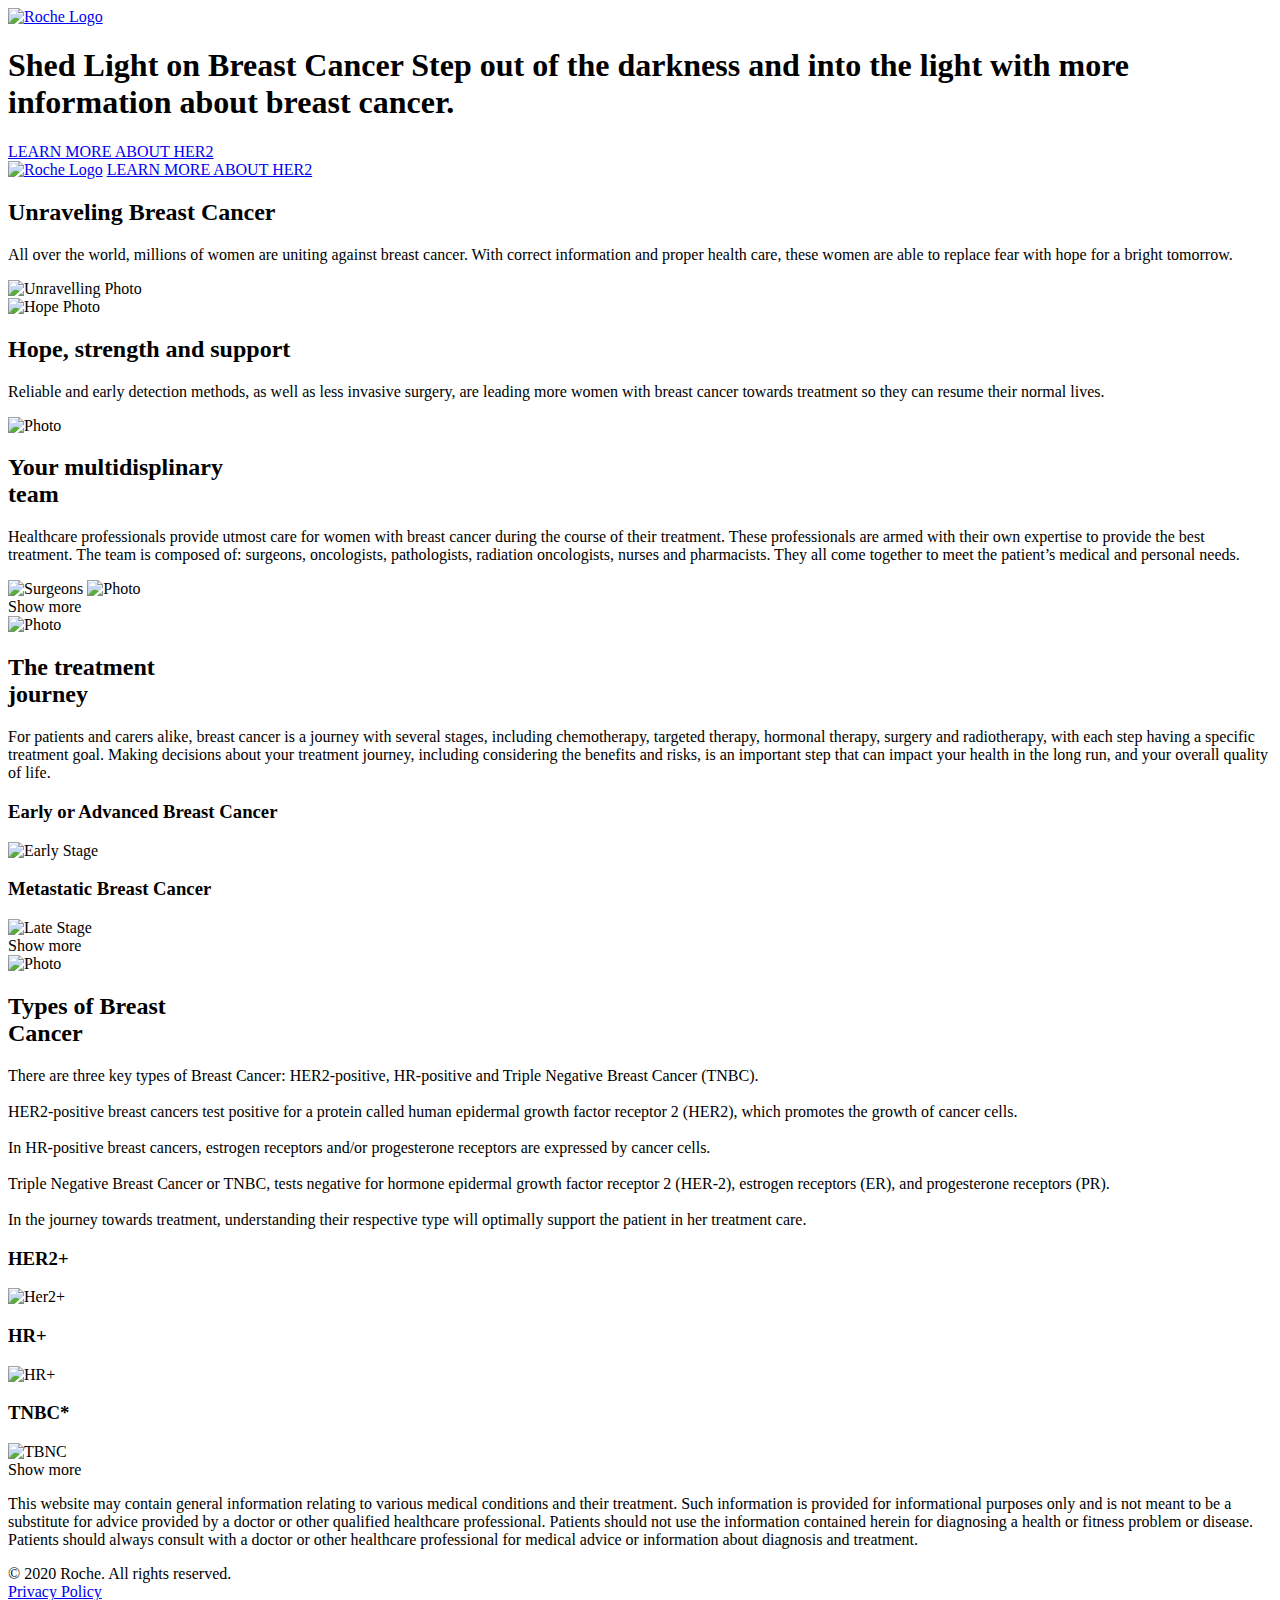
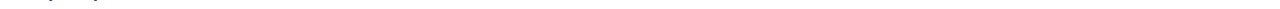
==== index.html @ 310a615d "Add files via upload" ====
<!DOCTYPE html>
<html lang="en" dir="ltr">
<head>
  <meta charset="UTF-8">
  <meta name="viewport" content="width=device-width, initial-scale=1.0">
  <meta http-equiv="X-UA-Compatible" content="ie=edge">
  <meta name="description" content="Step out of the darkness and into a bright, healthy future.">
  <meta name="theme-color" content="#000000">
  <title>Roche</title>
  <link rel="shortcut icon" href="assets//media/icon/Favicon-192x192.png">
  <link rel="manifest" href="manifest.json">
  <link href="https://fonts.googleapis.com/css?family=Raleway:400,400i,500,500i,700,700i&display=swap" rel="stylesheet">
  <link href="https://fonts.googleapis.com/css?family=Merriweather:700&display=swap" rel="stylesheet">

  <!-- Development -->
  <link rel="stylesheet" href="assets/css/development/style.css">

  <!-- Production -->
  <!-- <link rel="stylesheet" href="assets/css/production/style.min.css"> -->

  <link rel="stylesheet" href="assets/css/production/global.css">
</head>
<body>
  <!-- Main Header -->
  <header class="roche-header">
    <div class="logo-box">
      <a href="/roche">
        <img src="assets/media/image/Roche_Logo.svg" alt="Roche Logo">
      </a>
    </div>
    <div class="title-box">
      <h1>
        <span>Shed Light on Breast Cancer</span>
        <span>Step out of the darkness and into the light with more information about breast cancer.</span>
      </h1>
      <a href="her2.html" class="button button-learn-more-her2">LEARN MORE ABOUT HER2</a>
    </div>
  </header>

  <!-- Reaveling Sticky Navigation -->
  <nav class="simple-sticky">
    <a href="/roche"><img src="assets/media/image/Roche_Logo.svg" alt="Roche Logo"></a>
    <a href="her2.html">LEARN MORE ABOUT HER2</a>
  </nav>

  <!-- Main Content -->
  <main id="bc">
    <section class="image-box container">
      <!-- Right Image -->
      <article class="right-image row space-top">
        <div class="col-md-6 column-center">
          <h2>Unraveling Breast Cancer</h2>
          <p>All over the world, millions of women are uniting against breast cancer. 
            With correct information and proper health care, these women are able to replace fear with hope for a bright tomorrow.</p>
        </div>
        <div class="col-md-6">
          <img src="assets/media/image/roche-1200x630.jpg" alt="Unravelling Photo">
        </div>
      </article>

      <!-- Left Iamge -->
      <article class="left-image row space-top">
        <div class="col-md-6">
          <img src="assets/media/image/hope.png" alt="Hope Photo">
        </div>
        <div class="col-md-6 column-center">
          <h2>Hope, strength and support</h2>
          <p>Reliable and early detection methods, as well as less invasive surgery, are leading more women with breast cancer towards treatment so they can resume their normal lives.</p>
        </div>
      </article>
    </section>

    <section class="card-box container">
      <!-- Cards -->
      <div class="row space-top space-bottom">
        <article class="col-md-6 col-lg-4">
          <div class="card">
            <img src="assets/media/image/column1.png" alt="Photo">
            <h2>Your multidisplinary <br>team</h2>
            <p>Healthcare professionals provide utmost care for women with breast cancer 
              during the course of their treatment. These professionals are armed with their own expertise 
              to provide the best treatment. The team is composed of: surgeons, oncologists, pathologists, 
              radiation oncologists, nurses and pharmacists. They all come together to meet the patient’s medical 
              and personal needs.</p>
          </div>
          <div class="card-image space-top">
            <div class="row-center">
              <img id="desktop-surgeons" src="assets/media/image/icons-desktop.png" alt="Surgeons">
              <img id="mobile-surgeons" src="assets/media/image/icons-mobile.png" alt="Photo">
            </div>
          </div>
          <a class="button button-show-more">Show more</a>
        </article>
        <article class="col-md-6 col-lg-4">
          <div class="card">
            <img src="assets/media/image/column2.png" alt="Photo">
            <h2>The treatment <br>journey</h2>
            <p>For patients and carers alike, breast cancer is a journey with several stages, 
              including chemotherapy, targeted therapy, hormonal therapy, surgery and radiotherapy, 
              with each step having a specific treatment goal. Making decisions about your treatment journey, 
              including considering the benefits and risks, is an important step that can impact your health 
              in the long run, and your overall quality of life.</p> 
          </div>   
          <div class="card-image space-top">
            <div>
              <h3 class="space-bottom">Early or Advanced Breast Cancer</h3>
              <img src="assets/media/image/early-stage.png" alt="Early Stage">
              <h3 class="space-bottom heading-2">Metastatic Breast Cancer</h3>
              <img src="assets/media/image/late-stage.png" alt="Late Stage">
            </div>
          </div>
          <a class="button button-show-more">Show more</a>
        </article>
        <article class="col-md-6 col-lg-4">
          <div class="card">
            <img src="assets/media/image/column3.png" alt="Photo">
            <h2>Types of Breast <br>Cancer</h2>
            <p>There are three key types of Breast Cancer: HER2-positive, HR-positive and Triple Negative Breast Cancer (TNBC).
              <br><br>
              HER2-positive breast cancers test positive for a protein called human epidermal growth factor receptor 2 (HER2), which promotes the growth of cancer cells.
              <br><br>
              In HR-positive breast cancers, estrogen receptors and/or progesterone receptors are expressed by cancer cells.
              <br><br>
              Triple Negative Breast Cancer or TNBC, tests negative for hormone epidermal growth factor receptor 2 (HER-2), estrogen receptors (ER), and progesterone receptors (PR).
              <br><br>
              In the journey towards treatment, understanding their respective type will optimally support the patient in her treatment care.
            </p> 
          </div> 
          <div class="card-image space-top last">
            <div>
              <h3>HER2+</h3>
              <img src="assets/media/image/her2+.png" alt="Her2+">
            </div>
            <div>
              <h3>HR+</h3>
              <img src="assets/media/image/hr+.png" alt="HR+">
            </div>
            <div>
              <h3>TNBC*</h3>
              <img src="assets/media/image/tnbc.png" alt="TBNC">
            </div>
          </div>
          <a class="button button-show-more">Show more</a>
        </article>
      </div>
    </section>
  </main>

  <!-- Footer & Disclaimer -->
  <footer class="main-footer footer-roche-disclaimer">
    <div class="disclaimer container">
      <p>This website may contain general information relating to various medical conditions and their treatment. 
        Such information is provided for informational purposes only and is not meant to be a substitute for advice 
        provided by a doctor or other qualified healthcare professional. Patients should not use the information 
        contained herein for diagnosing a health or fitness problem or disease. Patients should always consult with 
        a doctor or other healthcare professional for medical advice or information about diagnosis and treatment.</p>
    </div>
    <div class="copyright footer-roche-copyright">
      <div class="footer-content container">
        <div>&copy; 2020 Roche. All rights reserved.</div>
        <div><a href="privacypolicy.html" class="privacy-link">Privacy Policy</a></div>
      </div>
    </div>
  </footer>
  <script src="assets/js/roche-script.js"></script>
  <script src="pwa.js"></script>
</body>
</html>
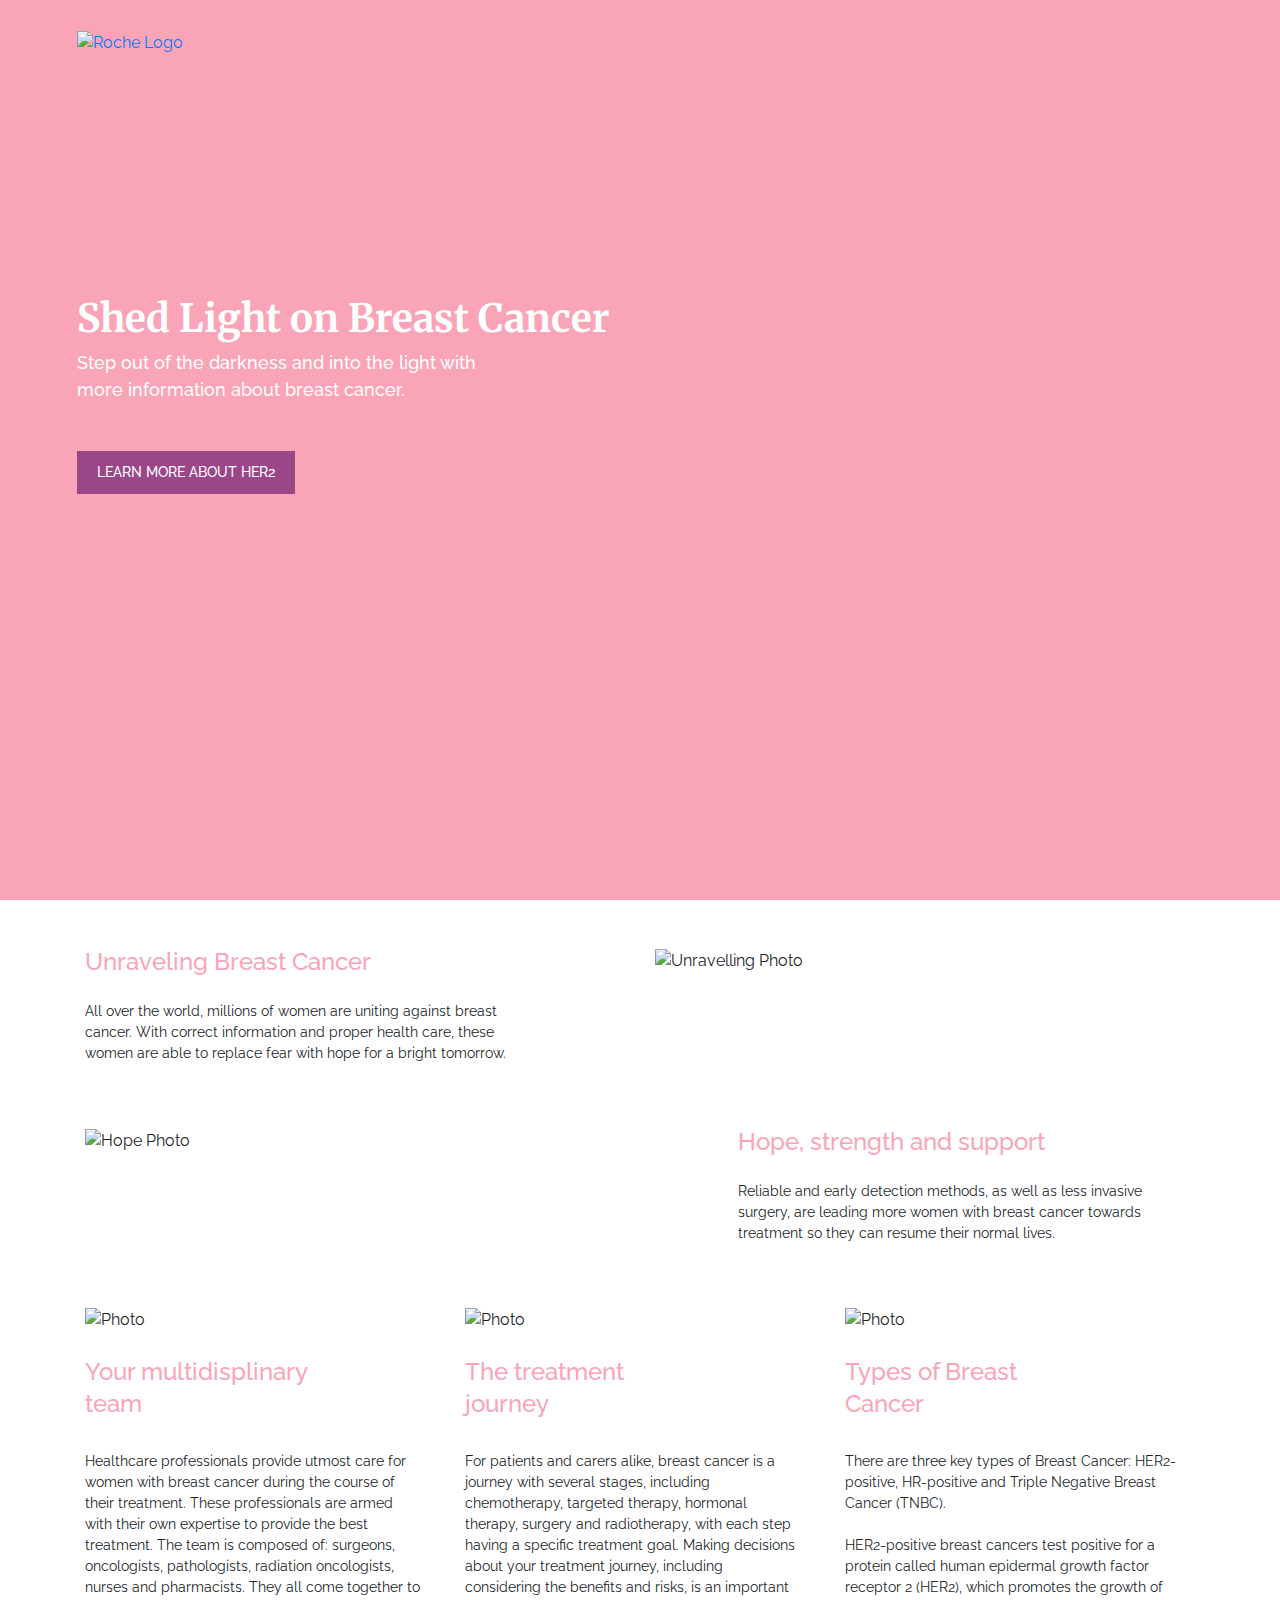
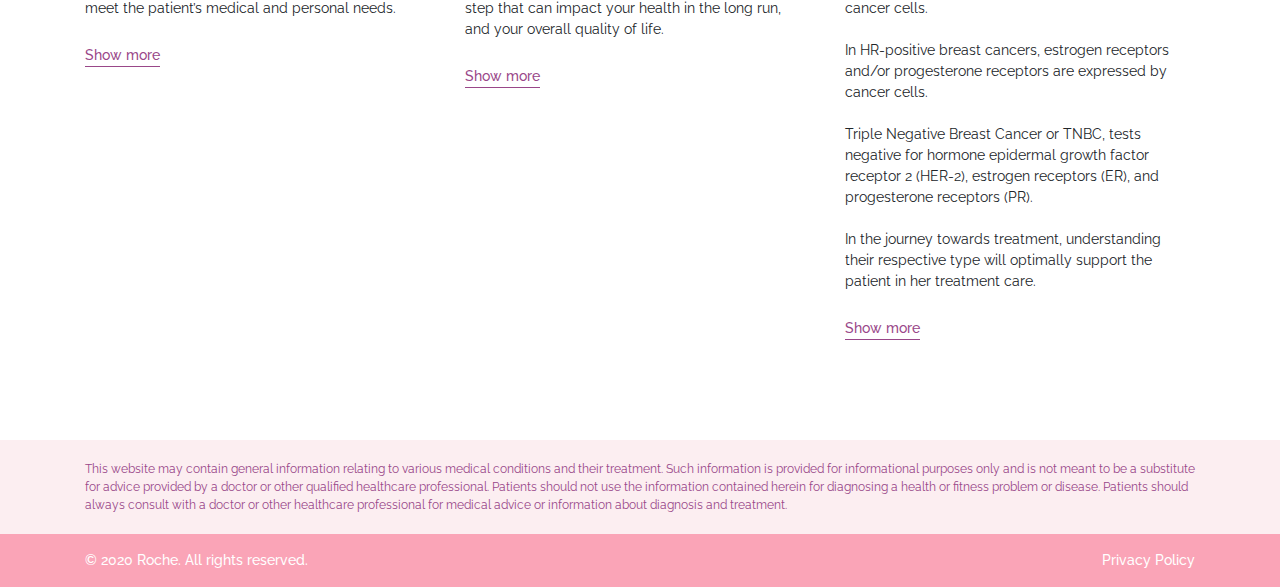
==== commit 5f93ef76: "update broken link" ====
--- a/index.html
+++ b/index.html
@@ -24,7 +24,7 @@
   <!-- Main Header -->
   <header class="roche-header">
     <div class="logo-box">
-      <a href="/roche">
+      <a href="./">
         <img src="assets/media/image/Roche_Logo.svg" alt="Roche Logo">
       </a>
     </div>
--- a/assets/css/development/style.css
+++ b/assets/css/development/style.css
@@ -0,0 +1,4604 @@
+@charset "UTF-8";
+.vjs-modal-dialog .vjs-modal-dialog-content, .video-js .vjs-modal-dialog, .vjs-button > .vjs-icon-placeholder:before, .video-js .vjs-big-play-button .vjs-icon-placeholder:before {
+  position: absolute;
+  top: 0;
+  left: 0;
+  width: 100%;
+  height: 100%;
+}
+
+.vjs-button > .vjs-icon-placeholder:before, .video-js .vjs-big-play-button .vjs-icon-placeholder:before {
+  text-align: center;
+}
+
+@font-face {
+  font-family: VideoJS;
+  src: url([data-uri]) format("woff");
+  font-weight: normal;
+  font-style: normal;
+}
+.vjs-icon-play, .video-js .vjs-play-control .vjs-icon-placeholder, .video-js .vjs-big-play-button .vjs-icon-placeholder:before {
+  font-family: VideoJS;
+  font-weight: normal;
+  font-style: normal;
+}
+
+.vjs-icon-play:before, .video-js .vjs-play-control .vjs-icon-placeholder:before, .video-js .vjs-big-play-button .vjs-icon-placeholder:before {
+  content: "";
+}
+
+.vjs-icon-play-circle {
+  font-family: VideoJS;
+  font-weight: normal;
+  font-style: normal;
+}
+
+.vjs-icon-play-circle:before {
+  content: "";
+}
+
+.vjs-icon-pause, .video-js .vjs-play-control.vjs-playing .vjs-icon-placeholder {
+  font-family: VideoJS;
+  font-weight: normal;
+  font-style: normal;
+}
+
+.vjs-icon-pause:before, .video-js .vjs-play-control.vjs-playing .vjs-icon-placeholder:before {
+  content: "";
+}
+
+.vjs-icon-volume-mute, .video-js .vjs-mute-control.vjs-vol-0 .vjs-icon-placeholder {
+  font-family: VideoJS;
+  font-weight: normal;
+  font-style: normal;
+}
+
+.vjs-icon-volume-mute:before, .video-js .vjs-mute-control.vjs-vol-0 .vjs-icon-placeholder:before {
+  content: "";
+}
+
+.vjs-icon-volume-low, .video-js .vjs-mute-control.vjs-vol-1 .vjs-icon-placeholder {
+  font-family: VideoJS;
+  font-weight: normal;
+  font-style: normal;
+}
+
+.vjs-icon-volume-low:before, .video-js .vjs-mute-control.vjs-vol-1 .vjs-icon-placeholder:before {
+  content: "";
+}
+
+.vjs-icon-volume-mid, .video-js .vjs-mute-control.vjs-vol-2 .vjs-icon-placeholder {
+  font-family: VideoJS;
+  font-weight: normal;
+  font-style: normal;
+}
+
+.vjs-icon-volume-mid:before, .video-js .vjs-mute-control.vjs-vol-2 .vjs-icon-placeholder:before {
+  content: "";
+}
+
+.vjs-icon-volume-high, .video-js .vjs-mute-control .vjs-icon-placeholder {
+  font-family: VideoJS;
+  font-weight: normal;
+  font-style: normal;
+}
+
+.vjs-icon-volume-high:before, .video-js .vjs-mute-control .vjs-icon-placeholder:before {
+  content: "";
+}
+
+.vjs-icon-fullscreen-enter, .video-js .vjs-fullscreen-control .vjs-icon-placeholder {
+  font-family: VideoJS;
+  font-weight: normal;
+  font-style: normal;
+}
+
+.vjs-icon-fullscreen-enter:before, .video-js .vjs-fullscreen-control .vjs-icon-placeholder:before {
+  content: "";
+}
+
+.vjs-icon-fullscreen-exit, .video-js.vjs-fullscreen .vjs-fullscreen-control .vjs-icon-placeholder {
+  font-family: VideoJS;
+  font-weight: normal;
+  font-style: normal;
+}
+
+.vjs-icon-fullscreen-exit:before, .video-js.vjs-fullscreen .vjs-fullscreen-control .vjs-icon-placeholder:before {
+  content: "";
+}
+
+.vjs-icon-square {
+  font-family: VideoJS;
+  font-weight: normal;
+  font-style: normal;
+}
+
+.vjs-icon-square:before {
+  content: "";
+}
+
+.vjs-icon-spinner {
+  font-family: VideoJS;
+  font-weight: normal;
+  font-style: normal;
+}
+
+.vjs-icon-spinner:before {
+  content: "";
+}
+
+.vjs-icon-subtitles, .video-js .vjs-subs-caps-button .vjs-icon-placeholder,
+.video-js.video-js:lang(en-GB) .vjs-subs-caps-button .vjs-icon-placeholder,
+.video-js.video-js:lang(en-IE) .vjs-subs-caps-button .vjs-icon-placeholder,
+.video-js.video-js:lang(en-AU) .vjs-subs-caps-button .vjs-icon-placeholder,
+.video-js.video-js:lang(en-NZ) .vjs-subs-caps-button .vjs-icon-placeholder, .video-js .vjs-subtitles-button .vjs-icon-placeholder {
+  font-family: VideoJS;
+  font-weight: normal;
+  font-style: normal;
+}
+
+.vjs-icon-subtitles:before, .video-js .vjs-subs-caps-button .vjs-icon-placeholder:before,
+.video-js.video-js:lang(en-GB) .vjs-subs-caps-button .vjs-icon-placeholder:before,
+.video-js.video-js:lang(en-IE) .vjs-subs-caps-button .vjs-icon-placeholder:before,
+.video-js.video-js:lang(en-AU) .vjs-subs-caps-button .vjs-icon-placeholder:before,
+.video-js.video-js:lang(en-NZ) .vjs-subs-caps-button .vjs-icon-placeholder:before, .video-js .vjs-subtitles-button .vjs-icon-placeholder:before {
+  content: "";
+}
+
+.vjs-icon-captions, .video-js:lang(en) .vjs-subs-caps-button .vjs-icon-placeholder,
+.video-js:lang(fr-CA) .vjs-subs-caps-button .vjs-icon-placeholder, .video-js .vjs-captions-button .vjs-icon-placeholder {
+  font-family: VideoJS;
+  font-weight: normal;
+  font-style: normal;
+}
+
+.vjs-icon-captions:before, .video-js:lang(en) .vjs-subs-caps-button .vjs-icon-placeholder:before,
+.video-js:lang(fr-CA) .vjs-subs-caps-button .vjs-icon-placeholder:before, .video-js .vjs-captions-button .vjs-icon-placeholder:before {
+  content: "";
+}
+
+.vjs-icon-chapters, .video-js .vjs-chapters-button .vjs-icon-placeholder {
+  font-family: VideoJS;
+  font-weight: normal;
+  font-style: normal;
+}
+
+.vjs-icon-chapters:before, .video-js .vjs-chapters-button .vjs-icon-placeholder:before {
+  content: "";
+}
+
+.vjs-icon-share {
+  font-family: VideoJS;
+  font-weight: normal;
+  font-style: normal;
+}
+
+.vjs-icon-share:before {
+  content: "";
+}
+
+.vjs-icon-cog {
+  font-family: VideoJS;
+  font-weight: normal;
+  font-style: normal;
+}
+
+.vjs-icon-cog:before {
+  content: "";
+}
+
+.vjs-icon-circle, .vjs-seek-to-live-control .vjs-icon-placeholder, .video-js .vjs-volume-level, .video-js .vjs-play-progress {
+  font-family: VideoJS;
+  font-weight: normal;
+  font-style: normal;
+}
+
+.vjs-icon-circle:before, .vjs-seek-to-live-control .vjs-icon-placeholder:before, .video-js .vjs-volume-level:before, .video-js .vjs-play-progress:before {
+  content: "";
+}
+
+.vjs-icon-circle-outline {
+  font-family: VideoJS;
+  font-weight: normal;
+  font-style: normal;
+}
+
+.vjs-icon-circle-outline:before {
+  content: "";
+}
+
+.vjs-icon-circle-inner-circle {
+  font-family: VideoJS;
+  font-weight: normal;
+  font-style: normal;
+}
+
+.vjs-icon-circle-inner-circle:before {
+  content: "";
+}
+
+.vjs-icon-hd {
+  font-family: VideoJS;
+  font-weight: normal;
+  font-style: normal;
+}
+
+.vjs-icon-hd:before {
+  content: "";
+}
+
+.vjs-icon-cancel, .video-js .vjs-control.vjs-close-button .vjs-icon-placeholder {
+  font-family: VideoJS;
+  font-weight: normal;
+  font-style: normal;
+}
+
+.vjs-icon-cancel:before, .video-js .vjs-control.vjs-close-button .vjs-icon-placeholder:before {
+  content: "";
+}
+
+.vjs-icon-replay, .video-js .vjs-play-control.vjs-ended .vjs-icon-placeholder {
+  font-family: VideoJS;
+  font-weight: normal;
+  font-style: normal;
+}
+
+.vjs-icon-replay:before, .video-js .vjs-play-control.vjs-ended .vjs-icon-placeholder:before {
+  content: "";
+}
+
+.vjs-icon-facebook {
+  font-family: VideoJS;
+  font-weight: normal;
+  font-style: normal;
+}
+
+.vjs-icon-facebook:before {
+  content: "";
+}
+
+.vjs-icon-gplus {
+  font-family: VideoJS;
+  font-weight: normal;
+  font-style: normal;
+}
+
+.vjs-icon-gplus:before {
+  content: "";
+}
+
+.vjs-icon-linkedin {
+  font-family: VideoJS;
+  font-weight: normal;
+  font-style: normal;
+}
+
+.vjs-icon-linkedin:before {
+  content: "";
+}
+
+.vjs-icon-twitter {
+  font-family: VideoJS;
+  font-weight: normal;
+  font-style: normal;
+}
+
+.vjs-icon-twitter:before {
+  content: "";
+}
+
+.vjs-icon-tumblr {
+  font-family: VideoJS;
+  font-weight: normal;
+  font-style: normal;
+}
+
+.vjs-icon-tumblr:before {
+  content: "";
+}
+
+.vjs-icon-pinterest {
+  font-family: VideoJS;
+  font-weight: normal;
+  font-style: normal;
+}
+
+.vjs-icon-pinterest:before {
+  content: "";
+}
+
+.vjs-icon-audio-description, .video-js .vjs-descriptions-button .vjs-icon-placeholder {
+  font-family: VideoJS;
+  font-weight: normal;
+  font-style: normal;
+}
+
+.vjs-icon-audio-description:before, .video-js .vjs-descriptions-button .vjs-icon-placeholder:before {
+  content: "";
+}
+
+.vjs-icon-audio, .video-js .vjs-audio-button .vjs-icon-placeholder {
+  font-family: VideoJS;
+  font-weight: normal;
+  font-style: normal;
+}
+
+.vjs-icon-audio:before, .video-js .vjs-audio-button .vjs-icon-placeholder:before {
+  content: "";
+}
+
+.vjs-icon-next-item {
+  font-family: VideoJS;
+  font-weight: normal;
+  font-style: normal;
+}
+
+.vjs-icon-next-item:before {
+  content: "";
+}
+
+.vjs-icon-previous-item {
+  font-family: VideoJS;
+  font-weight: normal;
+  font-style: normal;
+}
+
+.vjs-icon-previous-item:before {
+  content: "";
+}
+
+.vjs-icon-picture-in-picture-enter, .video-js .vjs-picture-in-picture-control .vjs-icon-placeholder {
+  font-family: VideoJS;
+  font-weight: normal;
+  font-style: normal;
+}
+
+.vjs-icon-picture-in-picture-enter:before, .video-js .vjs-picture-in-picture-control .vjs-icon-placeholder:before {
+  content: "";
+}
+
+.vjs-icon-picture-in-picture-exit, .video-js.vjs-picture-in-picture .vjs-picture-in-picture-control .vjs-icon-placeholder {
+  font-family: VideoJS;
+  font-weight: normal;
+  font-style: normal;
+}
+
+.vjs-icon-picture-in-picture-exit:before, .video-js.vjs-picture-in-picture .vjs-picture-in-picture-control .vjs-icon-placeholder:before {
+  content: "";
+}
+
+.video-js {
+  display: block;
+  vertical-align: top;
+  box-sizing: border-box;
+  color: #fff;
+  background-color: #000;
+  position: relative;
+  padding: 0;
+  font-size: 10px;
+  line-height: 1;
+  font-weight: normal;
+  font-style: normal;
+  font-family: Arial, Helvetica, sans-serif;
+  word-break: initial;
+}
+
+.video-js:-moz-full-screen {
+  position: absolute;
+}
+
+.video-js:-webkit-full-screen {
+  width: 100% !important;
+  height: 100% !important;
+}
+
+.video-js[tabindex="-1"] {
+  outline: none;
+}
+
+.video-js *,
+.video-js *:before,
+.video-js *:after {
+  box-sizing: inherit;
+}
+
+.video-js ul {
+  font-family: inherit;
+  font-size: inherit;
+  line-height: inherit;
+  list-style-position: outside;
+  margin-left: 0;
+  margin-right: 0;
+  margin-top: 0;
+  margin-bottom: 0;
+}
+
+.video-js.vjs-fluid,
+.video-js.vjs-16-9,
+.video-js.vjs-4-3 {
+  width: 100%;
+  max-width: 100%;
+  height: 0;
+}
+
+.video-js.vjs-16-9 {
+  padding-top: 56.25%;
+}
+
+.video-js.vjs-4-3 {
+  padding-top: 75%;
+}
+
+.video-js.vjs-fill {
+  width: 100%;
+  height: 100%;
+}
+
+.video-js .vjs-tech {
+  position: absolute;
+  top: 0;
+  left: 0;
+  width: 100%;
+  height: 100%;
+}
+
+body.vjs-full-window {
+  padding: 0;
+  margin: 0;
+  height: 100%;
+}
+
+.vjs-full-window .video-js.vjs-fullscreen {
+  position: fixed;
+  overflow: hidden;
+  z-index: 1000;
+  left: 0;
+  top: 0;
+  bottom: 0;
+  right: 0;
+}
+
+.video-js.vjs-fullscreen {
+  width: 100% !important;
+  height: 100% !important;
+  padding-top: 0 !important;
+}
+
+.video-js.vjs-fullscreen.vjs-user-inactive {
+  cursor: none;
+}
+
+.vjs-hidden {
+  display: none !important;
+}
+
+.vjs-disabled {
+  opacity: 0.5;
+  cursor: default;
+}
+
+.video-js .vjs-offscreen {
+  height: 1px;
+  left: -9999px;
+  position: absolute;
+  top: 0;
+  width: 1px;
+}
+
+.vjs-lock-showing {
+  display: block !important;
+  opacity: 1;
+  visibility: visible;
+}
+
+.vjs-no-js {
+  padding: 20px;
+  color: #fff;
+  background-color: #000;
+  font-size: 18px;
+  font-family: Arial, Helvetica, sans-serif;
+  text-align: center;
+  width: 300px;
+  height: 150px;
+  margin: 0px auto;
+}
+
+.vjs-no-js a,
+.vjs-no-js a:visited {
+  color: #66A8CC;
+}
+
+.video-js .vjs-big-play-button {
+  font-size: 3em;
+  line-height: 1.5em;
+  height: 1.63332em;
+  width: 3em;
+  display: block;
+  position: absolute;
+  top: 10px;
+  left: 10px;
+  padding: 0;
+  cursor: pointer;
+  opacity: 1;
+  border: 0.06666em solid #fff;
+  background-color: #2B333F;
+  background-color: rgba(43, 51, 63, 0.7);
+  border-radius: 0.3em;
+  transition: all 0.4s;
+}
+
+.vjs-big-play-centered .vjs-big-play-button {
+  top: 50%;
+  left: 50%;
+  margin-top: -0.81666em;
+  margin-left: -1.5em;
+}
+
+.video-js:hover .vjs-big-play-button,
+.video-js .vjs-big-play-button:focus {
+  border-color: #fff;
+  background-color: #73859f;
+  background-color: rgba(115, 133, 159, 0.5);
+  transition: all 0s;
+}
+
+.vjs-controls-disabled .vjs-big-play-button,
+.vjs-has-started .vjs-big-play-button,
+.vjs-using-native-controls .vjs-big-play-button,
+.vjs-error .vjs-big-play-button {
+  display: none;
+}
+
+.vjs-has-started.vjs-paused.vjs-show-big-play-button-on-pause .vjs-big-play-button {
+  display: block;
+}
+
+.video-js button {
+  background: none;
+  border: none;
+  color: inherit;
+  display: inline-block;
+  font-size: inherit;
+  line-height: inherit;
+  text-transform: none;
+  text-decoration: none;
+  transition: none;
+  -webkit-appearance: none;
+  -moz-appearance: none;
+  appearance: none;
+}
+
+.vjs-control .vjs-button {
+  width: 100%;
+  height: 100%;
+}
+
+.video-js .vjs-control.vjs-close-button {
+  cursor: pointer;
+  height: 3em;
+  position: absolute;
+  right: 0;
+  top: 0.5em;
+  z-index: 2;
+}
+
+.video-js .vjs-modal-dialog {
+  background: rgba(0, 0, 0, 0.8);
+  background: linear-gradient(180deg, rgba(0, 0, 0, 0.8), rgba(255, 255, 255, 0));
+  overflow: auto;
+}
+
+.video-js .vjs-modal-dialog > * {
+  box-sizing: border-box;
+}
+
+.vjs-modal-dialog .vjs-modal-dialog-content {
+  font-size: 1.2em;
+  line-height: 1.5;
+  padding: 20px 24px;
+  z-index: 1;
+}
+
+.vjs-menu-button {
+  cursor: pointer;
+}
+
+.vjs-menu-button.vjs-disabled {
+  cursor: default;
+}
+
+.vjs-workinghover .vjs-menu-button.vjs-disabled:hover .vjs-menu {
+  display: none;
+}
+
+.vjs-menu .vjs-menu-content {
+  display: block;
+  padding: 0;
+  margin: 0;
+  font-family: Arial, Helvetica, sans-serif;
+  overflow: auto;
+}
+
+.vjs-menu .vjs-menu-content > * {
+  box-sizing: border-box;
+}
+
+.vjs-scrubbing .vjs-control.vjs-menu-button:hover .vjs-menu {
+  display: none;
+}
+
+.vjs-menu li {
+  list-style: none;
+  margin: 0;
+  padding: 0.2em 0;
+  line-height: 1.4em;
+  font-size: 1.2em;
+  text-align: center;
+  text-transform: lowercase;
+}
+
+.vjs-menu li.vjs-menu-item:focus,
+.vjs-menu li.vjs-menu-item:hover,
+.js-focus-visible .vjs-menu li.vjs-menu-item:hover {
+  background-color: #73859f;
+  background-color: rgba(115, 133, 159, 0.5);
+}
+
+.vjs-menu li.vjs-selected,
+.vjs-menu li.vjs-selected:focus,
+.vjs-menu li.vjs-selected:hover,
+.js-focus-visible .vjs-menu li.vjs-selected:hover {
+  background-color: #fff;
+  color: #2B333F;
+}
+
+.vjs-menu li.vjs-menu-title {
+  text-align: center;
+  text-transform: uppercase;
+  font-size: 1em;
+  line-height: 2em;
+  padding: 0;
+  margin: 0 0 0.3em 0;
+  font-weight: bold;
+  cursor: default;
+}
+
+.vjs-menu-button-popup .vjs-menu {
+  display: none;
+  position: absolute;
+  bottom: 0;
+  width: 10em;
+  left: -3em;
+  height: 0em;
+  margin-bottom: 1.5em;
+  border-top-color: rgba(43, 51, 63, 0.7);
+}
+
+.vjs-menu-button-popup .vjs-menu .vjs-menu-content {
+  background-color: #2B333F;
+  background-color: rgba(43, 51, 63, 0.7);
+  position: absolute;
+  width: 100%;
+  bottom: 1.5em;
+  max-height: 15em;
+}
+
+.vjs-layout-tiny .vjs-menu-button-popup .vjs-menu .vjs-menu-content,
+.vjs-layout-x-small .vjs-menu-button-popup .vjs-menu .vjs-menu-content {
+  max-height: 5em;
+}
+
+.vjs-layout-small .vjs-menu-button-popup .vjs-menu .vjs-menu-content {
+  max-height: 10em;
+}
+
+.vjs-layout-medium .vjs-menu-button-popup .vjs-menu .vjs-menu-content {
+  max-height: 14em;
+}
+
+.vjs-layout-large .vjs-menu-button-popup .vjs-menu .vjs-menu-content,
+.vjs-layout-x-large .vjs-menu-button-popup .vjs-menu .vjs-menu-content,
+.vjs-layout-huge .vjs-menu-button-popup .vjs-menu .vjs-menu-content {
+  max-height: 25em;
+}
+
+.vjs-workinghover .vjs-menu-button-popup.vjs-hover .vjs-menu,
+.vjs-menu-button-popup .vjs-menu.vjs-lock-showing {
+  display: block;
+}
+
+.video-js .vjs-menu-button-inline {
+  transition: all 0.4s;
+  overflow: hidden;
+}
+
+.video-js .vjs-menu-button-inline:before {
+  width: 2.222222222em;
+}
+
+.video-js .vjs-menu-button-inline:hover,
+.video-js .vjs-menu-button-inline:focus,
+.video-js .vjs-menu-button-inline.vjs-slider-active,
+.video-js.vjs-no-flex .vjs-menu-button-inline {
+  width: 12em;
+}
+
+.vjs-menu-button-inline .vjs-menu {
+  opacity: 0;
+  height: 100%;
+  width: auto;
+  position: absolute;
+  left: 4em;
+  top: 0;
+  padding: 0;
+  margin: 0;
+  transition: all 0.4s;
+}
+
+.vjs-menu-button-inline:hover .vjs-menu,
+.vjs-menu-button-inline:focus .vjs-menu,
+.vjs-menu-button-inline.vjs-slider-active .vjs-menu {
+  display: block;
+  opacity: 1;
+}
+
+.vjs-no-flex .vjs-menu-button-inline .vjs-menu {
+  display: block;
+  opacity: 1;
+  position: relative;
+  width: auto;
+}
+
+.vjs-no-flex .vjs-menu-button-inline:hover .vjs-menu,
+.vjs-no-flex .vjs-menu-button-inline:focus .vjs-menu,
+.vjs-no-flex .vjs-menu-button-inline.vjs-slider-active .vjs-menu {
+  width: auto;
+}
+
+.vjs-menu-button-inline .vjs-menu-content {
+  width: auto;
+  height: 100%;
+  margin: 0;
+  overflow: hidden;
+}
+
+.video-js .vjs-control-bar {
+  display: none;
+  width: 100%;
+  position: absolute;
+  bottom: 0;
+  left: 0;
+  right: 0;
+  height: 3em;
+  background-color: #2B333F;
+  background-color: rgba(43, 51, 63, 0.7);
+}
+
+.vjs-has-started .vjs-control-bar {
+  display: flex;
+  visibility: visible;
+  opacity: 1;
+  transition: visibility 0.1s, opacity 0.1s;
+}
+
+.vjs-has-started.vjs-user-inactive.vjs-playing .vjs-control-bar {
+  visibility: visible;
+  opacity: 0;
+  transition: visibility 1s, opacity 1s;
+}
+
+.vjs-controls-disabled .vjs-control-bar,
+.vjs-using-native-controls .vjs-control-bar,
+.vjs-error .vjs-control-bar {
+  display: none !important;
+}
+
+.vjs-audio.vjs-has-started.vjs-user-inactive.vjs-playing .vjs-control-bar {
+  opacity: 1;
+  visibility: visible;
+}
+
+.vjs-has-started.vjs-no-flex .vjs-control-bar {
+  display: table;
+}
+
+.video-js .vjs-control {
+  position: relative;
+  text-align: center;
+  margin: 0;
+  padding: 0;
+  height: 100%;
+  width: 4em;
+  flex: none;
+}
+
+.vjs-button > .vjs-icon-placeholder:before {
+  font-size: 1.8em;
+  line-height: 1.67;
+}
+
+.video-js .vjs-control:focus:before,
+.video-js .vjs-control:hover:before,
+.video-js .vjs-control:focus {
+  text-shadow: 0em 0em 1em white;
+}
+
+.video-js .vjs-control-text {
+  border: 0;
+  clip: rect(0 0 0 0);
+  height: 1px;
+  overflow: hidden;
+  padding: 0;
+  position: absolute;
+  width: 1px;
+}
+
+.vjs-no-flex .vjs-control {
+  display: table-cell;
+  vertical-align: middle;
+}
+
+.video-js .vjs-custom-control-spacer {
+  display: none;
+}
+
+.video-js .vjs-progress-control {
+  cursor: pointer;
+  flex: auto;
+  display: flex;
+  align-items: center;
+  min-width: 4em;
+  touch-action: none;
+}
+
+.video-js .vjs-progress-control.disabled {
+  cursor: default;
+}
+
+.vjs-live .vjs-progress-control {
+  display: none;
+}
+
+.vjs-liveui .vjs-progress-control {
+  display: flex;
+  align-items: center;
+}
+
+.vjs-no-flex .vjs-progress-control {
+  width: auto;
+}
+
+.video-js .vjs-progress-holder {
+  flex: auto;
+  transition: all 0.2s;
+  height: 0.3em;
+}
+
+.video-js .vjs-progress-control .vjs-progress-holder {
+  margin: 0 10px;
+}
+
+.video-js .vjs-progress-control:hover .vjs-progress-holder {
+  font-size: 1.6666666667em;
+}
+
+.video-js .vjs-progress-control:hover .vjs-progress-holder.disabled {
+  font-size: 1em;
+}
+
+.video-js .vjs-progress-holder .vjs-play-progress,
+.video-js .vjs-progress-holder .vjs-load-progress,
+.video-js .vjs-progress-holder .vjs-load-progress div {
+  position: absolute;
+  display: block;
+  height: 100%;
+  margin: 0;
+  padding: 0;
+  width: 0;
+}
+
+.video-js .vjs-play-progress {
+  background-color: #fff;
+}
+
+.video-js .vjs-play-progress:before {
+  font-size: 0.9em;
+  position: absolute;
+  right: -0.5em;
+  top: -0.3333333333em;
+  z-index: 1;
+}
+
+.video-js .vjs-load-progress {
+  background: rgba(115, 133, 159, 0.5);
+}
+
+.video-js .vjs-load-progress div {
+  background: rgba(115, 133, 159, 0.75);
+}
+
+.video-js .vjs-time-tooltip {
+  background-color: #fff;
+  background-color: rgba(255, 255, 255, 0.8);
+  border-radius: 0.3em;
+  color: #000;
+  float: right;
+  font-family: Arial, Helvetica, sans-serif;
+  font-size: 1em;
+  padding: 6px 8px 8px 8px;
+  pointer-events: none;
+  position: absolute;
+  top: -3.4em;
+  visibility: hidden;
+  z-index: 1;
+}
+
+.video-js .vjs-progress-holder:focus .vjs-time-tooltip {
+  display: none;
+}
+
+.video-js .vjs-progress-control:hover .vjs-time-tooltip,
+.video-js .vjs-progress-control:hover .vjs-progress-holder:focus .vjs-time-tooltip {
+  display: block;
+  font-size: 0.6em;
+  visibility: visible;
+}
+
+.video-js .vjs-progress-control.disabled:hover .vjs-time-tooltip {
+  font-size: 1em;
+}
+
+.video-js .vjs-progress-control .vjs-mouse-display {
+  display: none;
+  position: absolute;
+  width: 1px;
+  height: 100%;
+  background-color: #000;
+  z-index: 1;
+}
+
+.vjs-no-flex .vjs-progress-control .vjs-mouse-display {
+  z-index: 0;
+}
+
+.video-js .vjs-progress-control:hover .vjs-mouse-display {
+  display: block;
+}
+
+.video-js.vjs-user-inactive .vjs-progress-control .vjs-mouse-display {
+  visibility: hidden;
+  opacity: 0;
+  transition: visibility 1s, opacity 1s;
+}
+
+.video-js.vjs-user-inactive.vjs-no-flex .vjs-progress-control .vjs-mouse-display {
+  display: none;
+}
+
+.vjs-mouse-display .vjs-time-tooltip {
+  color: #fff;
+  background-color: #000;
+  background-color: rgba(0, 0, 0, 0.8);
+}
+
+.video-js .vjs-slider {
+  position: relative;
+  cursor: pointer;
+  padding: 0;
+  margin: 0 0.45em 0 0.45em;
+  /* iOS Safari */
+  -webkit-touch-callout: none;
+  /* Safari */
+  -webkit-user-select: none;
+  /* Konqueror HTML */
+  /* Firefox */
+  -moz-user-select: none;
+  /* Internet Explorer/Edge */
+  -ms-user-select: none;
+  /* Non-prefixed version, currently supported by Chrome and Opera */
+  user-select: none;
+  background-color: #73859f;
+  background-color: rgba(115, 133, 159, 0.5);
+}
+
+.video-js .vjs-slider.disabled {
+  cursor: default;
+}
+
+.video-js .vjs-slider:focus {
+  text-shadow: 0em 0em 1em white;
+  box-shadow: 0 0 1em #fff;
+}
+
+.video-js .vjs-mute-control {
+  cursor: pointer;
+  flex: none;
+}
+
+.video-js .vjs-volume-control {
+  cursor: pointer;
+  margin-right: 1em;
+  display: flex;
+}
+
+.video-js .vjs-volume-control.vjs-volume-horizontal {
+  width: 5em;
+}
+
+.video-js .vjs-volume-panel .vjs-volume-control {
+  visibility: visible;
+  opacity: 0;
+  width: 1px;
+  height: 1px;
+  margin-left: -1px;
+}
+
+.video-js .vjs-volume-panel {
+  transition: width 1s;
+}
+
+.video-js .vjs-volume-panel.vjs-hover .vjs-volume-control, .video-js .vjs-volume-panel:active .vjs-volume-control, .video-js .vjs-volume-panel:focus .vjs-volume-control, .video-js .vjs-volume-panel .vjs-volume-control:active, .video-js .vjs-volume-panel.vjs-hover .vjs-mute-control ~ .vjs-volume-control, .video-js .vjs-volume-panel .vjs-volume-control.vjs-slider-active {
+  visibility: visible;
+  opacity: 1;
+  position: relative;
+  transition: visibility 0.1s, opacity 0.1s, height 0.1s, width 0.1s, left 0s, top 0s;
+}
+
+.video-js .vjs-volume-panel.vjs-hover .vjs-volume-control.vjs-volume-horizontal, .video-js .vjs-volume-panel:active .vjs-volume-control.vjs-volume-horizontal, .video-js .vjs-volume-panel:focus .vjs-volume-control.vjs-volume-horizontal, .video-js .vjs-volume-panel .vjs-volume-control:active.vjs-volume-horizontal, .video-js .vjs-volume-panel.vjs-hover .vjs-mute-control ~ .vjs-volume-control.vjs-volume-horizontal, .video-js .vjs-volume-panel .vjs-volume-control.vjs-slider-active.vjs-volume-horizontal {
+  width: 5em;
+  height: 3em;
+  margin-right: 0;
+}
+
+.video-js .vjs-volume-panel.vjs-hover .vjs-volume-control.vjs-volume-vertical, .video-js .vjs-volume-panel:active .vjs-volume-control.vjs-volume-vertical, .video-js .vjs-volume-panel:focus .vjs-volume-control.vjs-volume-vertical, .video-js .vjs-volume-panel .vjs-volume-control:active.vjs-volume-vertical, .video-js .vjs-volume-panel.vjs-hover .vjs-mute-control ~ .vjs-volume-control.vjs-volume-vertical, .video-js .vjs-volume-panel .vjs-volume-control.vjs-slider-active.vjs-volume-vertical {
+  left: -3.5em;
+  transition: left 0s;
+}
+
+.video-js .vjs-volume-panel.vjs-volume-panel-horizontal.vjs-hover, .video-js .vjs-volume-panel.vjs-volume-panel-horizontal:active, .video-js .vjs-volume-panel.vjs-volume-panel-horizontal.vjs-slider-active {
+  width: 10em;
+  transition: width 0.1s;
+}
+
+.video-js .vjs-volume-panel.vjs-volume-panel-horizontal.vjs-mute-toggle-only {
+  width: 4em;
+}
+
+.video-js .vjs-volume-panel .vjs-volume-control.vjs-volume-vertical {
+  height: 8em;
+  width: 3em;
+  left: -3000em;
+  transition: visibility 1s, opacity 1s, height 1s 1s, width 1s 1s, left 1s 1s, top 1s 1s;
+}
+
+.video-js .vjs-volume-panel .vjs-volume-control.vjs-volume-horizontal {
+  transition: visibility 1s, opacity 1s, height 1s 1s, width 1s, left 1s 1s, top 1s 1s;
+}
+
+.video-js.vjs-no-flex .vjs-volume-panel .vjs-volume-control.vjs-volume-horizontal {
+  width: 5em;
+  height: 3em;
+  visibility: visible;
+  opacity: 1;
+  position: relative;
+  transition: none;
+}
+
+.video-js.vjs-no-flex .vjs-volume-control.vjs-volume-vertical,
+.video-js.vjs-no-flex .vjs-volume-panel .vjs-volume-control.vjs-volume-vertical {
+  position: absolute;
+  bottom: 3em;
+  left: 0.5em;
+}
+
+.video-js .vjs-volume-panel {
+  display: flex;
+}
+
+.video-js .vjs-volume-bar {
+  margin: 1.35em 0.45em;
+}
+
+.vjs-volume-bar.vjs-slider-horizontal {
+  width: 5em;
+  height: 0.3em;
+}
+
+.vjs-volume-bar.vjs-slider-vertical {
+  width: 0.3em;
+  height: 5em;
+  margin: 1.35em auto;
+}
+
+.video-js .vjs-volume-level {
+  position: absolute;
+  bottom: 0;
+  left: 0;
+  background-color: #fff;
+}
+
+.video-js .vjs-volume-level:before {
+  position: absolute;
+  font-size: 0.9em;
+}
+
+.vjs-slider-vertical .vjs-volume-level {
+  width: 0.3em;
+}
+
+.vjs-slider-vertical .vjs-volume-level:before {
+  top: -0.5em;
+  left: -0.3em;
+}
+
+.vjs-slider-horizontal .vjs-volume-level {
+  height: 0.3em;
+}
+
+.vjs-slider-horizontal .vjs-volume-level:before {
+  top: -0.3em;
+  right: -0.5em;
+}
+
+.video-js .vjs-volume-panel.vjs-volume-panel-vertical {
+  width: 4em;
+}
+
+.vjs-volume-bar.vjs-slider-vertical .vjs-volume-level {
+  height: 100%;
+}
+
+.vjs-volume-bar.vjs-slider-horizontal .vjs-volume-level {
+  width: 100%;
+}
+
+.video-js .vjs-volume-vertical {
+  width: 3em;
+  height: 8em;
+  bottom: 8em;
+  background-color: #2B333F;
+  background-color: rgba(43, 51, 63, 0.7);
+}
+
+.video-js .vjs-volume-horizontal .vjs-menu {
+  left: -2em;
+}
+
+.vjs-poster {
+  display: inline-block;
+  vertical-align: middle;
+  background-repeat: no-repeat;
+  background-position: 50% 50%;
+  background-size: contain;
+  background-color: #000000;
+  cursor: pointer;
+  margin: 0;
+  padding: 0;
+  position: absolute;
+  top: 0;
+  right: 0;
+  bottom: 0;
+  left: 0;
+  height: 100%;
+}
+
+.vjs-has-started .vjs-poster {
+  display: none;
+}
+
+.vjs-audio.vjs-has-started .vjs-poster {
+  display: block;
+}
+
+.vjs-using-native-controls .vjs-poster {
+  display: none;
+}
+
+.video-js .vjs-live-control {
+  display: flex;
+  align-items: flex-start;
+  flex: auto;
+  font-size: 1em;
+  line-height: 3em;
+}
+
+.vjs-no-flex .vjs-live-control {
+  display: table-cell;
+  width: auto;
+  text-align: left;
+}
+
+.video-js:not(.vjs-live) .vjs-live-control,
+.video-js.vjs-liveui .vjs-live-control {
+  display: none;
+}
+
+.video-js .vjs-seek-to-live-control {
+  cursor: pointer;
+  flex: none;
+  display: inline-flex;
+  height: 100%;
+  padding-left: 0.5em;
+  padding-right: 0.5em;
+  font-size: 1em;
+  line-height: 3em;
+  width: auto;
+  min-width: 4em;
+}
+
+.vjs-no-flex .vjs-seek-to-live-control {
+  display: table-cell;
+  width: auto;
+  text-align: left;
+}
+
+.video-js.vjs-live:not(.vjs-liveui) .vjs-seek-to-live-control,
+.video-js:not(.vjs-live) .vjs-seek-to-live-control {
+  display: none;
+}
+
+.vjs-seek-to-live-control.vjs-control.vjs-at-live-edge {
+  cursor: auto;
+}
+
+.vjs-seek-to-live-control .vjs-icon-placeholder {
+  margin-right: 0.5em;
+  color: #888;
+}
+
+.vjs-seek-to-live-control.vjs-control.vjs-at-live-edge .vjs-icon-placeholder {
+  color: red;
+}
+
+.video-js .vjs-time-control {
+  flex: none;
+  font-size: 1em;
+  line-height: 3em;
+  min-width: 2em;
+  width: auto;
+  padding-left: 1em;
+  padding-right: 1em;
+}
+
+.vjs-live .vjs-time-control {
+  display: none;
+}
+
+.video-js .vjs-current-time,
+.vjs-no-flex .vjs-current-time {
+  display: none;
+}
+
+.video-js .vjs-duration,
+.vjs-no-flex .vjs-duration {
+  display: none;
+}
+
+.vjs-time-divider {
+  display: none;
+  line-height: 3em;
+}
+
+.vjs-live .vjs-time-divider {
+  display: none;
+}
+
+.video-js .vjs-play-control {
+  cursor: pointer;
+}
+
+.video-js .vjs-play-control .vjs-icon-placeholder {
+  flex: none;
+}
+
+.vjs-text-track-display {
+  position: absolute;
+  bottom: 3em;
+  left: 0;
+  right: 0;
+  top: 0;
+  pointer-events: none;
+}
+
+.video-js.vjs-user-inactive.vjs-playing .vjs-text-track-display {
+  bottom: 1em;
+}
+
+.video-js .vjs-text-track {
+  font-size: 1.4em;
+  text-align: center;
+  margin-bottom: 0.1em;
+}
+
+.vjs-subtitles {
+  color: #fff;
+}
+
+.vjs-captions {
+  color: #fc6;
+}
+
+.vjs-tt-cue {
+  display: block;
+}
+
+video::-webkit-media-text-track-display {
+  transform: translateY(-3em);
+}
+
+.video-js.vjs-user-inactive.vjs-playing video::-webkit-media-text-track-display {
+  transform: translateY(-1.5em);
+}
+
+.video-js .vjs-picture-in-picture-control {
+  cursor: pointer;
+  flex: none;
+}
+
+.video-js .vjs-fullscreen-control {
+  cursor: pointer;
+  flex: none;
+}
+
+.vjs-playback-rate > .vjs-menu-button,
+.vjs-playback-rate .vjs-playback-rate-value {
+  position: absolute;
+  top: 0;
+  left: 0;
+  width: 100%;
+  height: 100%;
+}
+
+.vjs-playback-rate .vjs-playback-rate-value {
+  pointer-events: none;
+  font-size: 1.5em;
+  line-height: 2;
+  text-align: center;
+}
+
+.vjs-playback-rate .vjs-menu {
+  width: 4em;
+  left: 0em;
+}
+
+.vjs-error .vjs-error-display .vjs-modal-dialog-content {
+  font-size: 1.4em;
+  text-align: center;
+}
+
+.vjs-error .vjs-error-display:before {
+  color: #fff;
+  content: "X";
+  font-family: Arial, Helvetica, sans-serif;
+  font-size: 4em;
+  left: 0;
+  line-height: 1;
+  margin-top: -0.5em;
+  position: absolute;
+  text-shadow: 0.05em 0.05em 0.1em #000;
+  text-align: center;
+  top: 50%;
+  vertical-align: middle;
+  width: 100%;
+}
+
+.vjs-loading-spinner {
+  display: none;
+  position: absolute;
+  top: 50%;
+  left: 50%;
+  margin: -25px 0 0 -25px;
+  opacity: 0.85;
+  text-align: left;
+  border: 6px solid rgba(43, 51, 63, 0.7);
+  box-sizing: border-box;
+  background-clip: padding-box;
+  width: 50px;
+  height: 50px;
+  border-radius: 25px;
+  visibility: hidden;
+}
+
+.vjs-seeking .vjs-loading-spinner,
+.vjs-waiting .vjs-loading-spinner {
+  display: block;
+  -webkit-animation: vjs-spinner-show 0s linear 0.3s forwards;
+  animation: vjs-spinner-show 0s linear 0.3s forwards;
+}
+
+.vjs-loading-spinner:before,
+.vjs-loading-spinner:after {
+  content: "";
+  position: absolute;
+  margin: -6px;
+  box-sizing: inherit;
+  width: inherit;
+  height: inherit;
+  border-radius: inherit;
+  opacity: 1;
+  border: inherit;
+  border-color: transparent;
+  border-top-color: white;
+}
+
+.vjs-seeking .vjs-loading-spinner:before,
+.vjs-seeking .vjs-loading-spinner:after,
+.vjs-waiting .vjs-loading-spinner:before,
+.vjs-waiting .vjs-loading-spinner:after {
+  -webkit-animation: vjs-spinner-spin 1.1s cubic-bezier(0.6, 0.2, 0, 0.8) infinite, vjs-spinner-fade 1.1s linear infinite;
+  animation: vjs-spinner-spin 1.1s cubic-bezier(0.6, 0.2, 0, 0.8) infinite, vjs-spinner-fade 1.1s linear infinite;
+}
+
+.vjs-seeking .vjs-loading-spinner:before,
+.vjs-waiting .vjs-loading-spinner:before {
+  border-top-color: white;
+}
+
+.vjs-seeking .vjs-loading-spinner:after,
+.vjs-waiting .vjs-loading-spinner:after {
+  border-top-color: white;
+  -webkit-animation-delay: 0.44s;
+  animation-delay: 0.44s;
+}
+
+@keyframes vjs-spinner-show {
+  to {
+    visibility: visible;
+  }
+}
+@-webkit-keyframes vjs-spinner-show {
+  to {
+    visibility: visible;
+  }
+}
+@keyframes vjs-spinner-spin {
+  100% {
+    transform: rotate(360deg);
+  }
+}
+@-webkit-keyframes vjs-spinner-spin {
+  100% {
+    -webkit-transform: rotate(360deg);
+  }
+}
+@keyframes vjs-spinner-fade {
+  0% {
+    border-top-color: #73859f;
+  }
+  20% {
+    border-top-color: #73859f;
+  }
+  35% {
+    border-top-color: white;
+  }
+  60% {
+    border-top-color: #73859f;
+  }
+  100% {
+    border-top-color: #73859f;
+  }
+}
+@-webkit-keyframes vjs-spinner-fade {
+  0% {
+    border-top-color: #73859f;
+  }
+  20% {
+    border-top-color: #73859f;
+  }
+  35% {
+    border-top-color: white;
+  }
+  60% {
+    border-top-color: #73859f;
+  }
+  100% {
+    border-top-color: #73859f;
+  }
+}
+.vjs-chapters-button .vjs-menu ul {
+  width: 24em;
+}
+
+.video-js .vjs-subs-caps-button + .vjs-menu .vjs-captions-menu-item .vjs-menu-item-text .vjs-icon-placeholder {
+  vertical-align: middle;
+  display: inline-block;
+  margin-bottom: -0.1em;
+}
+
+.video-js .vjs-subs-caps-button + .vjs-menu .vjs-captions-menu-item .vjs-menu-item-text .vjs-icon-placeholder:before {
+  font-family: VideoJS;
+  content: "";
+  font-size: 1.5em;
+  line-height: inherit;
+}
+
+.video-js .vjs-audio-button + .vjs-menu .vjs-main-desc-menu-item .vjs-menu-item-text .vjs-icon-placeholder {
+  vertical-align: middle;
+  display: inline-block;
+  margin-bottom: -0.1em;
+}
+
+.video-js .vjs-audio-button + .vjs-menu .vjs-main-desc-menu-item .vjs-menu-item-text .vjs-icon-placeholder:before {
+  font-family: VideoJS;
+  content: " ";
+  font-size: 1.5em;
+  line-height: inherit;
+}
+
+.video-js:not(.vjs-fullscreen).vjs-layout-small .vjs-current-time,
+.video-js:not(.vjs-fullscreen).vjs-layout-small .vjs-time-divider,
+.video-js:not(.vjs-fullscreen).vjs-layout-small .vjs-duration,
+.video-js:not(.vjs-fullscreen).vjs-layout-small .vjs-remaining-time,
+.video-js:not(.vjs-fullscreen).vjs-layout-small .vjs-playback-rate,
+.video-js:not(.vjs-fullscreen).vjs-layout-small .vjs-chapters-button,
+.video-js:not(.vjs-fullscreen).vjs-layout-small .vjs-descriptions-button,
+.video-js:not(.vjs-fullscreen).vjs-layout-small .vjs-captions-button,
+.video-js:not(.vjs-fullscreen).vjs-layout-small .vjs-subtitles-button,
+.video-js:not(.vjs-fullscreen).vjs-layout-small .vjs-audio-button,
+.video-js:not(.vjs-fullscreen).vjs-layout-small .vjs-volume-control, .video-js:not(.vjs-fullscreen).vjs-layout-x-small .vjs-current-time,
+.video-js:not(.vjs-fullscreen).vjs-layout-x-small .vjs-time-divider,
+.video-js:not(.vjs-fullscreen).vjs-layout-x-small .vjs-duration,
+.video-js:not(.vjs-fullscreen).vjs-layout-x-small .vjs-remaining-time,
+.video-js:not(.vjs-fullscreen).vjs-layout-x-small .vjs-playback-rate,
+.video-js:not(.vjs-fullscreen).vjs-layout-x-small .vjs-chapters-button,
+.video-js:not(.vjs-fullscreen).vjs-layout-x-small .vjs-descriptions-button,
+.video-js:not(.vjs-fullscreen).vjs-layout-x-small .vjs-captions-button,
+.video-js:not(.vjs-fullscreen).vjs-layout-x-small .vjs-subtitles-button,
+.video-js:not(.vjs-fullscreen).vjs-layout-x-small .vjs-audio-button,
+.video-js:not(.vjs-fullscreen).vjs-layout-x-small .vjs-volume-control, .video-js:not(.vjs-fullscreen).vjs-layout-tiny .vjs-current-time,
+.video-js:not(.vjs-fullscreen).vjs-layout-tiny .vjs-time-divider,
+.video-js:not(.vjs-fullscreen).vjs-layout-tiny .vjs-duration,
+.video-js:not(.vjs-fullscreen).vjs-layout-tiny .vjs-remaining-time,
+.video-js:not(.vjs-fullscreen).vjs-layout-tiny .vjs-playback-rate,
+.video-js:not(.vjs-fullscreen).vjs-layout-tiny .vjs-chapters-button,
+.video-js:not(.vjs-fullscreen).vjs-layout-tiny .vjs-descriptions-button,
+.video-js:not(.vjs-fullscreen).vjs-layout-tiny .vjs-captions-button,
+.video-js:not(.vjs-fullscreen).vjs-layout-tiny .vjs-subtitles-button,
+.video-js:not(.vjs-fullscreen).vjs-layout-tiny .vjs-audio-button,
+.video-js:not(.vjs-fullscreen).vjs-layout-tiny .vjs-volume-control {
+  display: none;
+}
+
+.video-js:not(.vjs-fullscreen).vjs-layout-small .vjs-volume-panel.vjs-volume-panel-horizontal:hover,
+.video-js:not(.vjs-fullscreen).vjs-layout-small .vjs-volume-panel.vjs-volume-panel-horizontal:active,
+.video-js:not(.vjs-fullscreen).vjs-layout-small .vjs-volume-panel.vjs-volume-panel-horizontal.vjs-slider-active, .video-js:not(.vjs-fullscreen).vjs-layout-x-small .vjs-volume-panel.vjs-volume-panel-horizontal:hover,
+.video-js:not(.vjs-fullscreen).vjs-layout-x-small .vjs-volume-panel.vjs-volume-panel-horizontal:active,
+.video-js:not(.vjs-fullscreen).vjs-layout-x-small .vjs-volume-panel.vjs-volume-panel-horizontal.vjs-slider-active, .video-js:not(.vjs-fullscreen).vjs-layout-tiny .vjs-volume-panel.vjs-volume-panel-horizontal:hover,
+.video-js:not(.vjs-fullscreen).vjs-layout-tiny .vjs-volume-panel.vjs-volume-panel-horizontal:active,
+.video-js:not(.vjs-fullscreen).vjs-layout-tiny .vjs-volume-panel.vjs-volume-panel-horizontal.vjs-slider-active {
+  width: auto;
+  width: initial;
+}
+
+.video-js:not(.vjs-fullscreen).vjs-layout-x-small:not(.vjs-liveui) .vjs-subs-caps-button, .video-js:not(.vjs-fullscreen).vjs-layout-x-small:not(.vjs-live) .vjs-subs-caps-button, .video-js:not(.vjs-fullscreen).vjs-layout-tiny .vjs-subs-caps-button {
+  display: none;
+}
+
+.video-js:not(.vjs-fullscreen).vjs-layout-x-small.vjs-liveui .vjs-custom-control-spacer, .video-js:not(.vjs-fullscreen).vjs-layout-tiny .vjs-custom-control-spacer {
+  flex: auto;
+  display: block;
+}
+
+.video-js:not(.vjs-fullscreen).vjs-layout-x-small.vjs-liveui.vjs-no-flex .vjs-custom-control-spacer, .video-js:not(.vjs-fullscreen).vjs-layout-tiny.vjs-no-flex .vjs-custom-control-spacer {
+  width: auto;
+}
+
+.video-js:not(.vjs-fullscreen).vjs-layout-x-small.vjs-liveui .vjs-progress-control, .video-js:not(.vjs-fullscreen).vjs-layout-tiny .vjs-progress-control {
+  display: none;
+}
+
+.vjs-modal-dialog.vjs-text-track-settings {
+  background-color: #2B333F;
+  background-color: rgba(43, 51, 63, 0.75);
+  color: #fff;
+  height: 70%;
+}
+
+.vjs-text-track-settings .vjs-modal-dialog-content {
+  display: table;
+}
+
+.vjs-text-track-settings .vjs-track-settings-colors,
+.vjs-text-track-settings .vjs-track-settings-font,
+.vjs-text-track-settings .vjs-track-settings-controls {
+  display: table-cell;
+}
+
+.vjs-text-track-settings .vjs-track-settings-controls {
+  text-align: right;
+  vertical-align: bottom;
+}
+
+@supports (display: grid) {
+  .vjs-text-track-settings .vjs-modal-dialog-content {
+    display: grid;
+    grid-template-columns: 1fr 1fr;
+    grid-template-rows: 1fr;
+    padding: 20px 24px 0px 24px;
+  }
+
+  .vjs-track-settings-controls .vjs-default-button {
+    margin-bottom: 20px;
+  }
+
+  .vjs-text-track-settings .vjs-track-settings-controls {
+    grid-column: 1/-1;
+  }
+
+  .vjs-layout-small .vjs-text-track-settings .vjs-modal-dialog-content,
+.vjs-layout-x-small .vjs-text-track-settings .vjs-modal-dialog-content,
+.vjs-layout-tiny .vjs-text-track-settings .vjs-modal-dialog-content {
+    grid-template-columns: 1fr;
+  }
+}
+.vjs-track-setting > select {
+  margin-right: 1em;
+  margin-bottom: 0.5em;
+}
+
+.vjs-text-track-settings fieldset {
+  margin: 5px;
+  padding: 3px;
+  border: none;
+}
+
+.vjs-text-track-settings fieldset span {
+  display: inline-block;
+}
+
+.vjs-text-track-settings fieldset span > select {
+  max-width: 7.3em;
+}
+
+.vjs-text-track-settings legend {
+  color: #fff;
+  margin: 0 0 5px 0;
+}
+
+.vjs-text-track-settings .vjs-label {
+  position: absolute;
+  clip: rect(1px 1px 1px 1px);
+  clip: rect(1px, 1px, 1px, 1px);
+  display: block;
+  margin: 0 0 5px 0;
+  padding: 0;
+  border: 0;
+  height: 1px;
+  width: 1px;
+  overflow: hidden;
+}
+
+.vjs-track-settings-controls button:focus,
+.vjs-track-settings-controls button:active {
+  outline-style: solid;
+  outline-width: medium;
+  background-image: linear-gradient(0deg, #fff 88%, #73859f 100%);
+}
+
+.vjs-track-settings-controls button:hover {
+  color: rgba(43, 51, 63, 0.75);
+}
+
+.vjs-track-settings-controls button {
+  background-color: #fff;
+  background-image: linear-gradient(-180deg, #fff 88%, #73859f 100%);
+  color: #2B333F;
+  cursor: pointer;
+  border-radius: 2px;
+}
+
+.vjs-track-settings-controls .vjs-default-button {
+  margin-right: 1em;
+}
+
+@media print {
+  .video-js > *:not(.vjs-tech):not(.vjs-poster) {
+    visibility: hidden;
+  }
+}
+.vjs-resize-manager {
+  position: absolute;
+  top: 0;
+  left: 0;
+  width: 100%;
+  height: 100%;
+  border: none;
+  z-index: -1000;
+}
+
+.js-focus-visible .video-js *:focus:not(.focus-visible) {
+  outline: none;
+  background: none;
+}
+
+.video-js *:focus:not(:focus-visible),
+.video-js .vjs-menu *:focus:not(:focus-visible) {
+  outline: none;
+  background: none;
+}
+
+/*
+** staging site: $path: '/roche';
+** localhost & live: $path: '';
+*/
+/*
+** COLORS
+*/
+@keyframes moveDown {
+  0% {
+    transform: translateY(-6.25rem);
+    opacity: 0;
+  }
+  100% {
+    transform: translateY(0);
+    opacity: 1;
+  }
+}
+@keyframes bounce {
+  0% {
+    transform: translate(0px, 0.3125rem);
+  }
+  100% {
+    transform: translate(0px, -0.9375rem);
+  }
+}
+*,
+*::before,
+*::after {
+  padding: 0;
+  margin: 0;
+  box-sizing: inherit;
+  font-family: inherit;
+}
+
+html {
+  scroll-behavior: smooth;
+  -webkit-font-smoothing: antialiased;
+}
+
+body {
+  box-sizing: border-box;
+  overflow-x: hidden;
+}
+
+img {
+  width: 100%;
+  height: auto;
+}
+
+a:hover {
+  text-decoration: none !important;
+}
+
+body {
+  font-family: "Raleway", Arial, Helvetica, sans-serif !important;
+  font-weight: normal;
+  line-height: 1.7;
+  color: #000;
+}
+
+h2 {
+  font-size: 2rem;
+  color: #faa4b7;
+}
+@media (max-width: 56.25em) {
+  h2 {
+    font-size: 1.5625rem;
+  }
+}
+
+@media (max-width: 56.25em) {
+  html {
+    font-size: calc(16px + (24 - 16) * (100vw - 320px) / (1200 - 320));
+  }
+}
+
+#her2 {
+  font-family: "Raleway", Arial, Helvetica, sans-serif;
+  font-size: 14px;
+  color: #000;
+}
+
+#her2 > * {
+  font-family: inherit;
+}
+
+p, .tab-sub-text, .text-box-onscroll, li {
+  font-size: 14px !important;
+}
+
+.column-center {
+  display: flex;
+  justify-content: center;
+  flex-direction: column;
+}
+
+.row-center {
+  display: flex;
+  justify-content: center;
+}
+
+.space-top {
+  margin-top: 3rem;
+}
+
+.space-bottom {
+  margin-bottom: 1.5rem;
+}
+
+.heading-2 {
+  margin-top: 1rem;
+}
+
+.text-center {
+  text-align: center;
+}
+
+.button {
+  text-decoration: none;
+  display: inline-block;
+  font-weight: 500;
+  font-size: 14px;
+}
+.button-show-more {
+  color: #994789 !important;
+  margin-top: 0.625rem;
+  border-bottom: 1px solid #994789;
+  cursor: pointer;
+  font-size: 14px;
+  font-family: "Raleway", sans-serif;
+}
+.button-privacy-policy {
+  color: #fff;
+}
+.button-learn-more-her2 {
+  padding: 0.6875rem 1.25rem;
+  margin-top: 2.5rem;
+  color: #fff;
+  text-transform: uppercase;
+  background-color: #994789;
+}
+@media (max-width: 56.25em) {
+  .button-learn-more-her2 {
+    font-size: 0.5625em;
+    padding: 0.4375rem 0.6875rem;
+    margin-top: 1.2rem;
+  }
+}
+@media (max-width: 37.5em) {
+  .button-learn-more-her2 {
+    font-size: 0.875rem;
+    padding: 0.5rem 0.625rem;
+    margin-top: 0.3rem;
+  }
+}
+
+/*
+** BUTTON HOVER
+*/
+.button-learn-more-her2:hover {
+  background-color: #c769a0;
+  color: #fff;
+}
+
+.button-show-more:hover {
+  color: #D39BCB;
+  border-bottom: 1px solid #D39BCB;
+}
+
+.card {
+  border: 0 !important;
+}
+.card h2 {
+  font-size: 1.5rem;
+  color: #faa4b7;
+  padding-top: 1.5rem;
+  line-height: 1.3;
+}
+@media (max-width: 56.25em) {
+  .card h2 {
+    margin-bottom: 0;
+  }
+}
+
+@media (min-width: 48.0625em) {
+  .card p {
+    padding-right: 0.9375rem;
+  }
+}
+div.card-image {
+  display: none;
+}
+div.card-image h3 {
+  font-size: 1rem;
+  font-weight: bold;
+}
+@media (max-width: 56.25em) {
+  div.card-image {
+    margin-top: 35px !important;
+    margin-bottom: 20px;
+    min-height: auto;
+  }
+}
+div.card-image #mobile-surgeons {
+  display: none;
+  width: 100% !important;
+}
+@media (max-width: 56.25em) {
+  div.card-image #mobile-surgeons {
+    display: block;
+  }
+}
+div.card-image #desktop-surgeons {
+  display: none;
+}
+div.card-image img {
+  width: 250px;
+  height: 100%;
+}
+div.card-image.last h3 {
+  align-self: center;
+}
+div.card-image.last img {
+  width: 160px;
+}
+div.card-image.last > * {
+  display: flex;
+  justify-content: space-between;
+}
+div.card-image.last > *:not(:last-of-type) {
+  margin-bottom: 3rem;
+}
+
+@media (min-width: 56.3125em) {
+  div.card-image #desktop-surgeons {
+    display: block;
+  }
+  div.card-image #mobile-surgeons {
+    display: none;
+  }
+}
+.right-image > *:first-child {
+  padding-right: 8.6%;
+}
+@media (max-width: 37.5em) {
+  .right-image p {
+    margin-bottom: 0;
+  }
+}
+
+.left-image > *:last-child {
+  padding-left: 8.6%;
+}
+@media (max-width: 37.5em) {
+  .left-image p {
+    margin-bottom: 0;
+  }
+}
+
+.lists {
+  list-style: none;
+}
+.lists.icon-top > li {
+  background-position: left 6%;
+}
+.lists > li {
+  background: url("/roche/assets/media/image/flower-bullet.png") left center no-repeat;
+  padding-left: 30px;
+  margin-bottom: 5px;
+}
+
+.logo-box {
+  position: absolute;
+  top: 1.875rem;
+  left: 6%;
+}
+.logo-box img {
+  width: 80px;
+}
+@media (max-width: 56.25em) {
+  .logo-box {
+    left: 7%;
+    top: 1.125rem;
+    z-index: 99;
+  }
+}
+@media (max-width: 56.25em) {
+  .logo-box {
+    width: 4.3rem;
+  }
+}
+
+.nav-tabs {
+  border-bottom: 0 !important;
+}
+.nav-tabs a {
+  flex: 1;
+  border: 0 !important;
+  border-radius: 0 !important;
+}
+.nav-tabs a:first-child {
+  background-image: linear-gradient(to right, #e2accb, #c96ea3);
+}
+.nav-tabs a:nth-child(2) {
+  background-image: linear-gradient(to right, #c96ea3, #ba4d8d);
+}
+.nav-tabs a:last-child {
+  background-image: linear-gradient(to right, #a15087, #82296e);
+}
+.nav-tabs a:hover, .nav-tabs a:active {
+  background-image: linear-gradient(#85cdc7, #85cdc7);
+}
+
+.sub-tabs > a, .sub-tabs-2 > a {
+  color: #fff !important;
+  font-size: 14px !important;
+  font-weight: bold !important;
+  display: flex !important;
+  align-items: center;
+  justify-content: center;
+}
+
+.sub-tabs-2 {
+  background-image: linear-gradient(to right, #b65c97, #9a4889);
+  margin-right: -1px;
+}
+
+.sub-tabs-2 a:hover, .sub-tabs-2 a.active,
+.sub-tabs a:hover, .sub-tabs a.active {
+  background-image: linear-gradient(#85cdc7, #85cdc7) !important;
+}
+
+.sub-tabs.sub-tabs-sticky-early > a:first-child {
+  padding-left: 0;
+}
+
+.sub-tabs.sub-tabs-sticky-early > a:not(:last-of-type) {
+  margin-right: -93px;
+}
+@media (max-width: 37.5em) {
+  .sub-tabs.sub-tabs-sticky-early > a:not(:last-of-type) {
+    margin-right: -37px;
+  }
+}
+
+.stages-nav .text-box {
+  background-color: #c769a0;
+  color: #fff;
+  padding: 60px 0;
+  text-align: center;
+  font-size: 18px;
+}
+
+.sub-tabs > a {
+  color: #fff !important;
+  display: block;
+  text-align: center;
+}
+.sub-tabs > a:first-child {
+  -webkit-clip-path: polygon(0% 0%, 75% 0%, 100% 50%, 75% 100%, 0% 100%);
+  clip-path: polygon(0% 0%, 75% 0%, 100% 50%, 75% 100%, 0% 100%);
+  margin-right: -110px;
+  position: relative;
+  z-index: 99;
+}
+.sub-tabs > a:nth-child(2) {
+  -webkit-clip-path: polygon(0% 0%, 75% 0%, 100% 50%, 75% 100%, 0% 100%);
+  clip-path: polygon(0% 0%, 75% 0%, 100% 50%, 75% 100%, 0% 100%);
+  margin-right: -110px;
+}
+
+.tab-heading {
+  color: #85cdc7;
+  font-size: 1.5rem;
+  margin-bottom: 1rem;
+}
+
+.tab-text {
+  font-size: 17px;
+  padding-right: 134px;
+  color: #000;
+}
+
+.tab-sub-text {
+  margin-top: 40px;
+}
+@media (max-width: 37.5em) {
+  .tab-sub-text {
+    margin-top: 20px;
+  }
+}
+
+@media (max-width: 89.375em) {
+  .top-main-nav {
+    max-width: 1000px !important;
+  }
+}
+@media (max-width: 37.5em) {
+  .lifestyle-tips {
+    padding: 0 !important;
+  }
+}
+.lifestyle-tips .text-center {
+  font-weight: 700;
+  margin: 3.4rem 0;
+  color: #994789;
+}
+@media (max-width: 37.5em) {
+  .lifestyle-tips .text-center {
+    margin: 25px;
+  }
+}
+.lifestyle-tips .carousel {
+  margin-bottom: 4.5rem;
+}
+@media (max-width: 37.5em) {
+  .lifestyle-tips .tab-heading {
+    margin-top: 1rem;
+    text-align: center;
+    padding: 0 2rem;
+  }
+}
+@media (max-width: 37.5em) {
+  .lifestyle-tips .tab-text {
+    padding-right: 0;
+    text-align: center;
+    padding: 0 1.5rem;
+    padding-bottom: 15px;
+  }
+}
+
+.video-wrapper {
+  position: absolute;
+  width: 100%;
+}
+
+#video-playback {
+  display: none;
+  position: relative;
+  z-index: 99;
+}
+
+#my-video {
+  height: 100vh;
+  width: 100% !important;
+}
+
+.vjs-control-bar {
+  margin: 0 auto;
+  bottom: 20% !important;
+  width: 70% !important;
+  background-color: rgba(0, 0, 0, 0.2) !important;
+}
+@media (max-width: 37.5em) {
+  .vjs-control-bar {
+    bottom: 13% !important;
+    width: 90% !important;
+  }
+}
+
+.vjs-big-play-button {
+  display: none !important;
+}
+
+header {
+  height: 100vh;
+  background-size: cover;
+  background-position: right;
+  background-repeat: no-repeat;
+  background-color: #faa4b7;
+}
+header.roche-header {
+  background-image: url("/assets/media/image/bc-header-desktop.png");
+}
+@media (max-width: 75em) {
+  header.roche-header {
+    background-image: url("/assets/media/image/bc-header-mobile.png");
+  }
+}
+header.roche-header h1 > span:first-child {
+  font-family: "Merriweather", serif;
+  font-weight: 700;
+}
+header.her2-header {
+  background-image: url("/assets/media/image/her2-header-desktop.png");
+}
+@media (max-width: 56.25em) {
+  header.her2-header {
+    margin-bottom: -4rem;
+  }
+}
+@media (max-width: 37.5em) {
+  header.her2-header {
+    background-image: url("/assets/media/image/her2-header-mobile.png");
+    background-position: top;
+  }
+}
+@media (max-width: 37.5em) {
+  header.her2-header .title-box {
+    top: 65%;
+  }
+}
+header.her2-header .title-box h1 {
+  font-family: "Merriweather", serif;
+  font-weight: 700;
+}
+@media (max-width: 37.5em) {
+  header.her2-header .title-box h1 {
+    font-size: 1.5625rem;
+    line-height: 1.2;
+  }
+}
+
+.title-box {
+  position: absolute;
+  top: 18.125rem;
+  left: 13%;
+}
+@media (max-width: 75em) {
+  .title-box {
+    top: 10rem;
+    left: 6%;
+  }
+}
+@media (max-width: 56.25em) {
+  .title-box {
+    top: 6.25rem;
+    left: 7%;
+  }
+}
+.title-box h1 {
+  line-height: 1.5;
+  color: #fff;
+}
+@media (max-width: 37.5em) {
+  .title-box h1 {
+    line-height: 1.1;
+  }
+}
+.title-box span {
+  display: block;
+}
+.title-box span:first-child {
+  font-size: 2.4375rem;
+}
+@media (max-width: 56.25em) {
+  .title-box span:first-child {
+    font-size: 1.5rem;
+  }
+}
+@media (max-width: 37.5em) {
+  .title-box span:first-child {
+    font-size: 2.2rem;
+    width: 18.75rem;
+  }
+}
+.title-box span:last-child {
+  max-width: 25rem;
+  font-size: 1.125rem;
+}
+@media (max-width: 56.25em) {
+  .title-box span:last-child {
+    font-size: 0.65rem;
+    max-width: 350px;
+  }
+}
+@media (max-width: 37.5em) {
+  .title-box span:last-child {
+    font-size: 1rem;
+    width: 15.5rem;
+    margin-top: 0.5rem;
+    line-height: 1.4;
+  }
+}
+
+@media (min-width: 75.0625em) and (max-width: 89.9375em) {
+  .title-box {
+    left: 6%;
+  }
+}
+#nav {
+  animation: moveDown 0.7s ease-in;
+  display: none;
+  background-color: #d7d2da;
+  padding: 1.5625rem 0;
+  padding-left: 2.5rem;
+  top: 0;
+  width: 100%;
+  z-index: 9999;
+}
+#nav > a img {
+  width: 4.6875rem;
+}
+@media (max-width: 37.5em) {
+  #nav > a img {
+    width: 4.375rem;
+  }
+}
+@media (max-width: 37.5em) {
+  #nav {
+    padding: 0.625rem 1.5625rem;
+    padding-bottom: 0.75rem;
+  }
+}
+
+.top-main-nav {
+  max-width: 71.25rem;
+  width: 100%;
+  margin: auto;
+  display: flex;
+  width: 100%;
+  height: 6.125rem;
+  margin-top: 5rem;
+  z-index: 9999;
+  position: relative;
+  top: 0;
+  overflow: hidden;
+}
+@media (max-width: 37.5em) {
+  .top-main-nav {
+    height: 5.125rem;
+    margin-top: 66px;
+  }
+}
+.top-main-nav .sub-tabs-2 {
+  display: flex;
+  flex-direction: column;
+  width: 16.875rem;
+  text-align: center;
+}
+@media (max-width: 37.5em) {
+  .top-main-nav .sub-tabs-2 {
+    width: 5rem;
+    z-index: 999;
+    overflow: hidden;
+  }
+}
+.top-main-nav .sub-tabs-2 > a {
+  padding: 0;
+}
+@media (max-width: 37.5em) {
+  .top-main-nav .sub-tabs-2 > a {
+    font-size: 0.6875rem !important;
+    padding: 0rem 1rem;
+  }
+}
+@media (max-width: 21.875em) {
+  .top-main-nav .sub-tabs-2 > a {
+    font-size: 0.625rem !important;
+  }
+}
+.top-main-nav .sub-tabs-sticky-early {
+  width: 100%;
+}
+@media (max-width: 37.5em) {
+  .top-main-nav .sub-tabs-sticky-early > a {
+    font-size: 0.625rem !important;
+    font-weight: normal;
+    padding: 0;
+  }
+}
+@media (max-width: 21.875em) {
+  .top-main-nav .sub-tabs-sticky-early > a {
+    font-size: 0.5625rem !important;
+  }
+}
+@media (max-width: 37.5em) {
+  .top-main-nav .sub-tabs-sticky-early > a > span {
+    margin-left: 1.4375rem;
+  }
+}
+@media (max-width: 37.5em) {
+  .top-main-nav .sub-tabs-sticky-early > a:first-of-type {
+    margin-left: -0.9375rem;
+  }
+}
+.top-main-nav .second-view {
+  display: none;
+  text-align: center;
+  background-color: #85cdc7;
+  color: #fff;
+  padding: 1.25rem 0;
+  width: 100%;
+  margin-bottom: -2px;
+  justify-content: center;
+  align-items: center;
+}
+
+/*
+** ROCHE STICKY NAV
+*/
+.simple-sticky {
+  display: none;
+  background-color: #d7d2da;
+  padding: 0.625rem 0 0.625rem 3.75rem;
+  box-shadow: 0 2px 0.9375rem 0 rgba(0, 0, 0, 0.05), 0 2px 0.9375rem 0 rgba(0, 0, 0, 0.1);
+  animation: moveDown 0.7s ease-in;
+}
+.simple-sticky > a:first-child {
+  text-decoration: none;
+  border: 0;
+  padding: 0;
+}
+.simple-sticky > a:last-child:hover {
+  color: #c769a0;
+  border-bottom: 1px solid #c769a0;
+}
+@media (max-width: 37.5em) {
+  .simple-sticky {
+    padding-left: 1.25rem;
+  }
+}
+.simple-sticky img {
+  width: 4.6875rem;
+  margin-right: 1.875rem;
+}
+.simple-sticky a {
+  color: #994789;
+  padding-bottom: 0.3125rem;
+  text-decoration: none;
+  border-bottom: 1px solid #994789;
+  font-size: 1rem;
+  font-weight: 500;
+}
+.simple-sticky.sticky {
+  display: flex;
+  align-items: center;
+  position: fixed;
+  z-index: 999;
+  top: 0;
+  width: 100%;
+}
+
+.nav-tabs .nav-item {
+  margin-bottom: 0 !important;
+}
+
+.sub-tabs-sticky-early .nav-item {
+  font-size: 16px;
+}
+
+.sub-tabs-2 .nav-item {
+  font-size: 18px;
+}
+
+.learn-breast {
+  color: #994789;
+  padding-bottom: 0.3125rem;
+  text-decoration: none;
+  border-bottom: 1px solid #994789;
+  font-size: 1rem;
+  font-weight: 500;
+  margin-left: 1.875rem;
+  display: inline-block;
+}
+@media (max-width: 37.5em) {
+  .learn-breast {
+    font-size: 0.7rem;
+    margin-left: 1rem;
+  }
+}
+.learn-breast:hover {
+  color: #c769a0;
+  border-bottom: 1px solid #c769a0;
+}
+
+#bc {
+  z-index: 0;
+}
+
+.image-box article {
+  margin-bottom: 0.5rem;
+}
+@media (max-width: 56.25em) {
+  .image-box article {
+    margin-top: 1.75rem !important;
+  }
+}
+@media (max-width: 37.5em) {
+  .image-box article:last-of-type div:first-of-type {
+    order: 1;
+  }
+}
+@media (max-width: 56.25em) {
+  .image-box article:last-of-type div:last-of-type {
+    margin-bottom: 2.5rem;
+    padding-left: 2.5rem !important;
+    padding-right: 2.5rem !important;
+  }
+}
+@media (max-width: 56.25em) {
+  .image-box article:first-of-type > *:first-of-type {
+    padding-left: 2.5rem !important;
+    padding-right: 2.5rem !important;
+  }
+}
+@media (max-width: 56.25em) {
+  .image-box article div {
+    padding: 0;
+  }
+}
+@media (max-width: 56.25em) {
+  .image-box article div:first-of-type {
+    margin-bottom: 2.5rem;
+  }
+}
+@media (max-width: 56.25em) {
+  .image-box article div:last-of-type div {
+    margin-bottom: 3rem;
+  }
+}
+
+.image-box h2 {
+  font-size: 1.5rem;
+}
+
+.image-box p {
+  padding-top: 1rem;
+}
+
+.card-box p {
+  padding-top: 1.5rem;
+}
+
+.image-box p,
+.card-box p {
+  font-size: 0.875rem;
+}
+@media (max-width: 56.25em) {
+  .image-box p,
+.card-box p {
+    font-size: 1rem;
+    color: #444;
+  }
+}
+
+.card-box {
+  margin-bottom: 6.25rem;
+}
+@media (max-width: 37.5em) {
+  .card-box {
+    padding: 0 3.125rem !important;
+  }
+}
+@media (max-width: 56.25em) {
+  .card-box > *:first-child {
+    margin-top: 0.5rem !important;
+  }
+}
+@media (max-width: 37.5em) {
+  .card-box {
+    margin-bottom: 0;
+  }
+}
+@media (max-width: 75em) {
+  .card-box article {
+    margin-bottom: 3.125rem;
+  }
+}
+
+@media (max-width: 75em) {
+  .card, .card-image {
+    min-height: auto;
+  }
+}
+
+@media (max-width: 37.5em) {
+  main#her2 {
+    padding: 0 1.5625rem;
+  }
+}
+
+.play-button-box {
+  position: absolute;
+  top: 50%;
+  left: 50%;
+  transform: translate(-50%, -50%);
+}
+@media (max-width: 37.5em) {
+  .play-button-box > img {
+    height: 5.625rem;
+  }
+}
+
+.to-play-video {
+  width: auto;
+  height: 8.125rem;
+}
+
+.slides-switcher {
+  filter: invert(37%) sepia(12%) saturate(2653%) hue-rotate(260deg) brightness(90%) contrast(85%);
+}
+.slides-switcher:hover {
+  filter: invert(78%) sepia(59%) saturate(197%) hue-rotate(125deg) brightness(87%) contrast(92%);
+}
+
+.carousel-indicators {
+  margin-left: 0.75rem !important;
+  justify-content: flex-start !important;
+  z-index: 100 !important;
+  margin-bottom: 0;
+}
+@media (max-width: 37.5em) {
+  .carousel-indicators {
+    justify-content: center !important;
+    margin: 0 !important;
+  }
+}
+
+.carousel-indicators li {
+  background-color: #d7d7d7 !important;
+}
+
+.carousel-indicators li.active {
+  background-color: #85cdc7 !important;
+}
+
+main {
+  position: relative;
+  z-index: 999;
+}
+
+.quality-text {
+  margin-bottom: 0;
+  width: 70%;
+  margin: auto;
+}
+
+#her2 article.row, .tab-two {
+  margin-top: 4rem;
+}
+@media (max-width: 37.5em) {
+  #her2 article.row, .tab-two {
+    margin-top: 0.9375rem;
+  }
+}
+
+.text-box-onscroll {
+  text-align: center;
+  padding: 2.5rem 0;
+  border-bottom: 2px solid #9a4889;
+}
+@media (max-width: 37.5em) {
+  .text-box-onscroll {
+    padding: 1.25rem 0;
+  }
+}
+
+@media (max-width: 37.5em) {
+  .success-rates > *:first-of-type {
+    order: 1;
+  }
+}
+
+@media (max-width: 37.5em) {
+  .carousel-control-prev, .carousel-control-next {
+    top: 13rem !important;
+    align-items: initial !important;
+  }
+}
+@media (max-width: 25em) {
+  .carousel-control-prev, .carousel-control-next {
+    top: 11.8rem !important;
+  }
+}
+
+.treatment {
+  font-size: 1.0625rem;
+}
+
+.quality-wrapper {
+  display: none;
+  margin-top: 4rem;
+  text-align: center;
+  background-color: #85cdc7;
+  color: #fff;
+  padding: 1.25rem 0;
+}
+
+.arrow-down {
+  display: none;
+  position: absolute;
+  bottom: 22%;
+  left: calc(50% - 25px);
+  animation: bounce 1s linear 0s infinite alternate;
+}
+@media (max-width: 56.25em) {
+  .arrow-down {
+    display: block;
+  }
+}
+
+.second-view h3 {
+  font-size: 16px;
+}
+
+@media (min-width: 769px) {
+  .carousel-control-next {
+    right: -105px !important;
+  }
+
+  .carousel-control-prev {
+    left: -105px !important;
+  }
+}
+/*!
+ * Bootstrap v4.4.1 (https://getbootstrap.com/)
+ * Copyright 2011-2019 The Bootstrap Authors
+ * Copyright 2011-2019 Twitter, Inc.
+ * Licensed under MIT (https://github.com/twbs/bootstrap/blob/master/LICENSE)
+ */
+:root {
+  --blue: #007bff;
+  --indigo: #6610f2;
+  --purple: #6f42c1;
+  --pink: #e83e8c;
+  --red: #dc3545;
+  --orange: #fd7e14;
+  --yellow: #ffc107;
+  --green: #28a745;
+  --teal: #20c997;
+  --cyan: #17a2b8;
+  --white: #fff;
+  --gray: #6c757d;
+  --gray-dark: #343a40;
+  --primary: #007bff;
+  --secondary: #6c757d;
+  --success: #28a745;
+  --info: #17a2b8;
+  --warning: #ffc107;
+  --danger: #dc3545;
+  --light: #f8f9fa;
+  --dark: #343a40;
+  --breakpoint-xs: 0;
+  --breakpoint-sm: 576px;
+  --breakpoint-md: 768px;
+  --breakpoint-lg: 992px;
+  --breakpoint-xl: 1200px;
+  --font-family-sans-serif: -apple-system, BlinkMacSystemFont, "Segoe UI", Roboto, "Helvetica Neue", Arial, "Noto Sans", sans-serif, "Apple Color Emoji", "Segoe UI Emoji", "Segoe UI Symbol", "Noto Color Emoji";
+  --font-family-monospace: SFMono-Regular, Menlo, Monaco, Consolas, "Liberation Mono", "Courier New", monospace;
+}
+
+*,
+*::before,
+*::after {
+  box-sizing: border-box;
+}
+
+html {
+  font-family: sans-serif;
+  line-height: 1.15;
+  -webkit-text-size-adjust: 100%;
+  -webkit-tap-highlight-color: rgba(0, 0, 0, 0);
+}
+
+article, aside, figcaption, figure, footer, header, hgroup, main, nav, section {
+  display: block;
+}
+
+body {
+  margin: 0;
+  font-family: -apple-system, BlinkMacSystemFont, "Segoe UI", Roboto, "Helvetica Neue", Arial, "Noto Sans", sans-serif, "Apple Color Emoji", "Segoe UI Emoji", "Segoe UI Symbol", "Noto Color Emoji";
+  font-size: 1rem;
+  font-weight: 400;
+  line-height: 1.5;
+  color: #212529;
+  text-align: left;
+  background-color: #fff;
+}
+
+[tabindex="-1"]:focus:not(:focus-visible) {
+  outline: 0 !important;
+}
+
+hr {
+  box-sizing: content-box;
+  height: 0;
+  overflow: visible;
+}
+
+h1, h2, h3, h4, h5, h6 {
+  margin-top: 0;
+  margin-bottom: 0.5rem;
+}
+
+p {
+  margin-top: 0;
+  margin-bottom: 1rem;
+}
+
+abbr[title],
+abbr[data-original-title] {
+  text-decoration: underline;
+  text-decoration: underline dotted;
+  cursor: help;
+  border-bottom: 0;
+  text-decoration-skip-ink: none;
+}
+
+address {
+  margin-bottom: 1rem;
+  font-style: normal;
+  line-height: inherit;
+}
+
+ol,
+ul,
+dl {
+  margin-top: 0;
+  margin-bottom: 1rem;
+}
+
+ol ol,
+ul ul,
+ol ul,
+ul ol {
+  margin-bottom: 0;
+}
+
+dt {
+  font-weight: 700;
+}
+
+dd {
+  margin-bottom: 0.5rem;
+  margin-left: 0;
+}
+
+blockquote {
+  margin: 0 0 1rem;
+}
+
+b,
+strong {
+  font-weight: bolder;
+}
+
+small {
+  font-size: 80%;
+}
+
+sub,
+sup {
+  position: relative;
+  font-size: 75%;
+  line-height: 0;
+  vertical-align: baseline;
+}
+
+sub {
+  bottom: -0.25em;
+}
+
+sup {
+  top: -0.5em;
+}
+
+a {
+  color: #007bff;
+  text-decoration: none;
+  background-color: transparent;
+}
+a:hover {
+  color: #0056b3;
+  text-decoration: underline;
+}
+
+a:not([href]) {
+  color: inherit;
+  text-decoration: none;
+}
+a:not([href]):hover {
+  color: inherit;
+  text-decoration: none;
+}
+
+pre,
+code,
+kbd,
+samp {
+  font-family: SFMono-Regular, Menlo, Monaco, Consolas, "Liberation Mono", "Courier New", monospace;
+  font-size: 1em;
+}
+
+pre {
+  margin-top: 0;
+  margin-bottom: 1rem;
+  overflow: auto;
+}
+
+figure {
+  margin: 0 0 1rem;
+}
+
+img {
+  vertical-align: middle;
+  border-style: none;
+}
+
+svg {
+  overflow: hidden;
+  vertical-align: middle;
+}
+
+table {
+  border-collapse: collapse;
+}
+
+caption {
+  padding-top: 0.75rem;
+  padding-bottom: 0.75rem;
+  color: #6c757d;
+  text-align: left;
+  caption-side: bottom;
+}
+
+th {
+  text-align: inherit;
+}
+
+label {
+  display: inline-block;
+  margin-bottom: 0.5rem;
+}
+
+button {
+  border-radius: 0;
+}
+
+button:focus {
+  outline: 1px dotted;
+  outline: 5px auto -webkit-focus-ring-color;
+}
+
+input,
+button,
+select,
+optgroup,
+textarea {
+  margin: 0;
+  font-family: inherit;
+  font-size: inherit;
+  line-height: inherit;
+}
+
+button,
+input {
+  overflow: visible;
+}
+
+button,
+select {
+  text-transform: none;
+}
+
+select {
+  word-wrap: normal;
+}
+
+button,
+[type=button],
+[type=reset],
+[type=submit] {
+  -webkit-appearance: button;
+}
+
+button:not(:disabled),
+[type=button]:not(:disabled),
+[type=reset]:not(:disabled),
+[type=submit]:not(:disabled) {
+  cursor: pointer;
+}
+
+button::-moz-focus-inner,
+[type=button]::-moz-focus-inner,
+[type=reset]::-moz-focus-inner,
+[type=submit]::-moz-focus-inner {
+  padding: 0;
+  border-style: none;
+}
+
+input[type=radio],
+input[type=checkbox] {
+  box-sizing: border-box;
+  padding: 0;
+}
+
+input[type=date],
+input[type=time],
+input[type=datetime-local],
+input[type=month] {
+  -webkit-appearance: listbox;
+}
+
+textarea {
+  overflow: auto;
+  resize: vertical;
+}
+
+fieldset {
+  min-width: 0;
+  padding: 0;
+  margin: 0;
+  border: 0;
+}
+
+legend {
+  display: block;
+  width: 100%;
+  max-width: 100%;
+  padding: 0;
+  margin-bottom: 0.5rem;
+  font-size: 1.5rem;
+  line-height: inherit;
+  color: inherit;
+  white-space: normal;
+}
+
+progress {
+  vertical-align: baseline;
+}
+
+[type=number]::-webkit-inner-spin-button,
+[type=number]::-webkit-outer-spin-button {
+  height: auto;
+}
+
+[type=search] {
+  outline-offset: -2px;
+  -webkit-appearance: none;
+}
+
+[type=search]::-webkit-search-decoration {
+  -webkit-appearance: none;
+}
+
+::-webkit-file-upload-button {
+  font: inherit;
+  -webkit-appearance: button;
+}
+
+output {
+  display: inline-block;
+}
+
+summary {
+  display: list-item;
+  cursor: pointer;
+}
+
+template {
+  display: none;
+}
+
+[hidden] {
+  display: none !important;
+}
+
+h1, h2, h3, h4, h5, h6,
+.h1, .h2, .h3, .h4, .h5, .h6 {
+  margin-bottom: 0.5rem;
+  font-weight: 500;
+  line-height: 1.2;
+}
+
+h1, .h1 {
+  font-size: 2.5rem;
+}
+
+h2, .h2 {
+  font-size: 2rem;
+}
+
+h3, .h3 {
+  font-size: 1.75rem;
+}
+
+h4, .h4 {
+  font-size: 1.5rem;
+}
+
+h5, .h5 {
+  font-size: 1.25rem;
+}
+
+h6, .h6 {
+  font-size: 1rem;
+}
+
+.lead {
+  font-size: 1.25rem;
+  font-weight: 300;
+}
+
+.display-1 {
+  font-size: 6rem;
+  font-weight: 300;
+  line-height: 1.2;
+}
+
+.display-2 {
+  font-size: 5.5rem;
+  font-weight: 300;
+  line-height: 1.2;
+}
+
+.display-3 {
+  font-size: 4.5rem;
+  font-weight: 300;
+  line-height: 1.2;
+}
+
+.display-4 {
+  font-size: 3.5rem;
+  font-weight: 300;
+  line-height: 1.2;
+}
+
+hr {
+  margin-top: 1rem;
+  margin-bottom: 1rem;
+  border: 0;
+  border-top: 1px solid rgba(0, 0, 0, 0.1);
+}
+
+small,
+.small {
+  font-size: 80%;
+  font-weight: 400;
+}
+
+mark,
+.mark {
+  padding: 0.2em;
+  background-color: #fcf8e3;
+}
+
+.list-unstyled {
+  padding-left: 0;
+  list-style: none;
+}
+
+.list-inline {
+  padding-left: 0;
+  list-style: none;
+}
+
+.list-inline-item {
+  display: inline-block;
+}
+.list-inline-item:not(:last-child) {
+  margin-right: 0.5rem;
+}
+
+.initialism {
+  font-size: 90%;
+  text-transform: uppercase;
+}
+
+.blockquote {
+  margin-bottom: 1rem;
+  font-size: 1.25rem;
+}
+
+.blockquote-footer {
+  display: block;
+  font-size: 80%;
+  color: #6c757d;
+}
+.blockquote-footer::before {
+  content: "— ";
+}
+
+.container {
+  width: 100%;
+  padding-right: 15px;
+  padding-left: 15px;
+  margin-right: auto;
+  margin-left: auto;
+}
+@media (min-width: 576px) {
+  .container {
+    max-width: 540px;
+  }
+}
+@media (min-width: 768px) {
+  .container {
+    max-width: 720px;
+  }
+}
+@media (min-width: 992px) {
+  .container {
+    max-width: 960px;
+  }
+}
+@media (min-width: 1200px) {
+  .container {
+    max-width: 1140px;
+  }
+}
+
+.container-fluid, .container-xl, .container-lg, .container-md, .container-sm {
+  width: 100%;
+  padding-right: 15px;
+  padding-left: 15px;
+  margin-right: auto;
+  margin-left: auto;
+}
+
+@media (min-width: 576px) {
+  .container-sm, .container {
+    max-width: 540px;
+  }
+}
+@media (min-width: 768px) {
+  .container-md, .container-sm, .container {
+    max-width: 720px;
+  }
+}
+@media (min-width: 992px) {
+  .container-lg, .container-md, .container-sm, .container {
+    max-width: 960px;
+  }
+}
+@media (min-width: 1200px) {
+  .container-xl, .container-lg, .container-md, .container-sm, .container {
+    max-width: 1140px;
+  }
+}
+.row {
+  display: flex;
+  flex-wrap: wrap;
+  margin-right: -15px;
+  margin-left: -15px;
+}
+
+.no-gutters {
+  margin-right: 0;
+  margin-left: 0;
+}
+.no-gutters > .col,
+.no-gutters > [class*=col-] {
+  padding-right: 0;
+  padding-left: 0;
+}
+
+.col-xl,
+.col-xl-auto, .col-xl-12, .col-xl-11, .col-xl-10, .col-xl-9, .col-xl-8, .col-xl-7, .col-xl-6, .col-xl-5, .col-xl-4, .col-xl-3, .col-xl-2, .col-xl-1, .col-lg,
+.col-lg-auto, .col-lg-12, .col-lg-11, .col-lg-10, .col-lg-9, .col-lg-8, .col-lg-7, .col-lg-6, .col-lg-5, .col-lg-4, .col-lg-3, .col-lg-2, .col-lg-1, .col-md,
+.col-md-auto, .col-md-12, .col-md-11, .col-md-10, .col-md-9, .col-md-8, .col-md-7, .col-md-6, .col-md-5, .col-md-4, .col-md-3, .col-md-2, .col-md-1, .col-sm,
+.col-sm-auto, .col-sm-12, .col-sm-11, .col-sm-10, .col-sm-9, .col-sm-8, .col-sm-7, .col-sm-6, .col-sm-5, .col-sm-4, .col-sm-3, .col-sm-2, .col-sm-1, .col,
+.col-auto, .col-12, .col-11, .col-10, .col-9, .col-8, .col-7, .col-6, .col-5, .col-4, .col-3, .col-2, .col-1 {
+  position: relative;
+  width: 100%;
+  padding-right: 15px;
+  padding-left: 15px;
+}
+
+.col {
+  flex-basis: 0;
+  flex-grow: 1;
+  max-width: 100%;
+}
+
+.row-cols-1 > * {
+  flex: 0 0 100%;
+  max-width: 100%;
+}
+
+.row-cols-2 > * {
+  flex: 0 0 50%;
+  max-width: 50%;
+}
+
+.row-cols-3 > * {
+  flex: 0 0 33.3333333333%;
+  max-width: 33.3333333333%;
+}
+
+.row-cols-4 > * {
+  flex: 0 0 25%;
+  max-width: 25%;
+}
+
+.row-cols-5 > * {
+  flex: 0 0 20%;
+  max-width: 20%;
+}
+
+.row-cols-6 > * {
+  flex: 0 0 16.6666666667%;
+  max-width: 16.6666666667%;
+}
+
+.col-auto {
+  flex: 0 0 auto;
+  width: auto;
+  max-width: 100%;
+}
+
+.col-1 {
+  flex: 0 0 8.3333333333%;
+  max-width: 8.3333333333%;
+}
+
+.col-2 {
+  flex: 0 0 16.6666666667%;
+  max-width: 16.6666666667%;
+}
+
+.col-3 {
+  flex: 0 0 25%;
+  max-width: 25%;
+}
+
+.col-4 {
+  flex: 0 0 33.3333333333%;
+  max-width: 33.3333333333%;
+}
+
+.col-5 {
+  flex: 0 0 41.6666666667%;
+  max-width: 41.6666666667%;
+}
+
+.col-6 {
+  flex: 0 0 50%;
+  max-width: 50%;
+}
+
+.col-7 {
+  flex: 0 0 58.3333333333%;
+  max-width: 58.3333333333%;
+}
+
+.col-8 {
+  flex: 0 0 66.6666666667%;
+  max-width: 66.6666666667%;
+}
+
+.col-9 {
+  flex: 0 0 75%;
+  max-width: 75%;
+}
+
+.col-10 {
+  flex: 0 0 83.3333333333%;
+  max-width: 83.3333333333%;
+}
+
+.col-11 {
+  flex: 0 0 91.6666666667%;
+  max-width: 91.6666666667%;
+}
+
+.col-12 {
+  flex: 0 0 100%;
+  max-width: 100%;
+}
+
+.order-first {
+  order: -1;
+}
+
+.order-last {
+  order: 13;
+}
+
+.order-0 {
+  order: 0;
+}
+
+.order-1 {
+  order: 1;
+}
+
+.order-2 {
+  order: 2;
+}
+
+.order-3 {
+  order: 3;
+}
+
+.order-4 {
+  order: 4;
+}
+
+.order-5 {
+  order: 5;
+}
+
+.order-6 {
+  order: 6;
+}
+
+.order-7 {
+  order: 7;
+}
+
+.order-8 {
+  order: 8;
+}
+
+.order-9 {
+  order: 9;
+}
+
+.order-10 {
+  order: 10;
+}
+
+.order-11 {
+  order: 11;
+}
+
+.order-12 {
+  order: 12;
+}
+
+.offset-1 {
+  margin-left: 8.3333333333%;
+}
+
+.offset-2 {
+  margin-left: 16.6666666667%;
+}
+
+.offset-3 {
+  margin-left: 25%;
+}
+
+.offset-4 {
+  margin-left: 33.3333333333%;
+}
+
+.offset-5 {
+  margin-left: 41.6666666667%;
+}
+
+.offset-6 {
+  margin-left: 50%;
+}
+
+.offset-7 {
+  margin-left: 58.3333333333%;
+}
+
+.offset-8 {
+  margin-left: 66.6666666667%;
+}
+
+.offset-9 {
+  margin-left: 75%;
+}
+
+.offset-10 {
+  margin-left: 83.3333333333%;
+}
+
+.offset-11 {
+  margin-left: 91.6666666667%;
+}
+
+@media (min-width: 576px) {
+  .col-sm {
+    flex-basis: 0;
+    flex-grow: 1;
+    max-width: 100%;
+  }
+
+  .row-cols-sm-1 > * {
+    flex: 0 0 100%;
+    max-width: 100%;
+  }
+
+  .row-cols-sm-2 > * {
+    flex: 0 0 50%;
+    max-width: 50%;
+  }
+
+  .row-cols-sm-3 > * {
+    flex: 0 0 33.3333333333%;
+    max-width: 33.3333333333%;
+  }
+
+  .row-cols-sm-4 > * {
+    flex: 0 0 25%;
+    max-width: 25%;
+  }
+
+  .row-cols-sm-5 > * {
+    flex: 0 0 20%;
+    max-width: 20%;
+  }
+
+  .row-cols-sm-6 > * {
+    flex: 0 0 16.6666666667%;
+    max-width: 16.6666666667%;
+  }
+
+  .col-sm-auto {
+    flex: 0 0 auto;
+    width: auto;
+    max-width: 100%;
+  }
+
+  .col-sm-1 {
+    flex: 0 0 8.3333333333%;
+    max-width: 8.3333333333%;
+  }
+
+  .col-sm-2 {
+    flex: 0 0 16.6666666667%;
+    max-width: 16.6666666667%;
+  }
+
+  .col-sm-3 {
+    flex: 0 0 25%;
+    max-width: 25%;
+  }
+
+  .col-sm-4 {
+    flex: 0 0 33.3333333333%;
+    max-width: 33.3333333333%;
+  }
+
+  .col-sm-5 {
+    flex: 0 0 41.6666666667%;
+    max-width: 41.6666666667%;
+  }
+
+  .col-sm-6 {
+    flex: 0 0 50%;
+    max-width: 50%;
+  }
+
+  .col-sm-7 {
+    flex: 0 0 58.3333333333%;
+    max-width: 58.3333333333%;
+  }
+
+  .col-sm-8 {
+    flex: 0 0 66.6666666667%;
+    max-width: 66.6666666667%;
+  }
+
+  .col-sm-9 {
+    flex: 0 0 75%;
+    max-width: 75%;
+  }
+
+  .col-sm-10 {
+    flex: 0 0 83.3333333333%;
+    max-width: 83.3333333333%;
+  }
+
+  .col-sm-11 {
+    flex: 0 0 91.6666666667%;
+    max-width: 91.6666666667%;
+  }
+
+  .col-sm-12 {
+    flex: 0 0 100%;
+    max-width: 100%;
+  }
+
+  .order-sm-first {
+    order: -1;
+  }
+
+  .order-sm-last {
+    order: 13;
+  }
+
+  .order-sm-0 {
+    order: 0;
+  }
+
+  .order-sm-1 {
+    order: 1;
+  }
+
+  .order-sm-2 {
+    order: 2;
+  }
+
+  .order-sm-3 {
+    order: 3;
+  }
+
+  .order-sm-4 {
+    order: 4;
+  }
+
+  .order-sm-5 {
+    order: 5;
+  }
+
+  .order-sm-6 {
+    order: 6;
+  }
+
+  .order-sm-7 {
+    order: 7;
+  }
+
+  .order-sm-8 {
+    order: 8;
+  }
+
+  .order-sm-9 {
+    order: 9;
+  }
+
+  .order-sm-10 {
+    order: 10;
+  }
+
+  .order-sm-11 {
+    order: 11;
+  }
+
+  .order-sm-12 {
+    order: 12;
+  }
+
+  .offset-sm-0 {
+    margin-left: 0;
+  }
+
+  .offset-sm-1 {
+    margin-left: 8.3333333333%;
+  }
+
+  .offset-sm-2 {
+    margin-left: 16.6666666667%;
+  }
+
+  .offset-sm-3 {
+    margin-left: 25%;
+  }
+
+  .offset-sm-4 {
+    margin-left: 33.3333333333%;
+  }
+
+  .offset-sm-5 {
+    margin-left: 41.6666666667%;
+  }
+
+  .offset-sm-6 {
+    margin-left: 50%;
+  }
+
+  .offset-sm-7 {
+    margin-left: 58.3333333333%;
+  }
+
+  .offset-sm-8 {
+    margin-left: 66.6666666667%;
+  }
+
+  .offset-sm-9 {
+    margin-left: 75%;
+  }
+
+  .offset-sm-10 {
+    margin-left: 83.3333333333%;
+  }
+
+  .offset-sm-11 {
+    margin-left: 91.6666666667%;
+  }
+}
+@media (min-width: 768px) {
+  .col-md {
+    flex-basis: 0;
+    flex-grow: 1;
+    max-width: 100%;
+  }
+
+  .row-cols-md-1 > * {
+    flex: 0 0 100%;
+    max-width: 100%;
+  }
+
+  .row-cols-md-2 > * {
+    flex: 0 0 50%;
+    max-width: 50%;
+  }
+
+  .row-cols-md-3 > * {
+    flex: 0 0 33.3333333333%;
+    max-width: 33.3333333333%;
+  }
+
+  .row-cols-md-4 > * {
+    flex: 0 0 25%;
+    max-width: 25%;
+  }
+
+  .row-cols-md-5 > * {
+    flex: 0 0 20%;
+    max-width: 20%;
+  }
+
+  .row-cols-md-6 > * {
+    flex: 0 0 16.6666666667%;
+    max-width: 16.6666666667%;
+  }
+
+  .col-md-auto {
+    flex: 0 0 auto;
+    width: auto;
+    max-width: 100%;
+  }
+
+  .col-md-1 {
+    flex: 0 0 8.3333333333%;
+    max-width: 8.3333333333%;
+  }
+
+  .col-md-2 {
+    flex: 0 0 16.6666666667%;
+    max-width: 16.6666666667%;
+  }
+
+  .col-md-3 {
+    flex: 0 0 25%;
+    max-width: 25%;
+  }
+
+  .col-md-4 {
+    flex: 0 0 33.3333333333%;
+    max-width: 33.3333333333%;
+  }
+
+  .col-md-5 {
+    flex: 0 0 41.6666666667%;
+    max-width: 41.6666666667%;
+  }
+
+  .col-md-6 {
+    flex: 0 0 50%;
+    max-width: 50%;
+  }
+
+  .col-md-7 {
+    flex: 0 0 58.3333333333%;
+    max-width: 58.3333333333%;
+  }
+
+  .col-md-8 {
+    flex: 0 0 66.6666666667%;
+    max-width: 66.6666666667%;
+  }
+
+  .col-md-9 {
+    flex: 0 0 75%;
+    max-width: 75%;
+  }
+
+  .col-md-10 {
+    flex: 0 0 83.3333333333%;
+    max-width: 83.3333333333%;
+  }
+
+  .col-md-11 {
+    flex: 0 0 91.6666666667%;
+    max-width: 91.6666666667%;
+  }
+
+  .col-md-12 {
+    flex: 0 0 100%;
+    max-width: 100%;
+  }
+
+  .order-md-first {
+    order: -1;
+  }
+
+  .order-md-last {
+    order: 13;
+  }
+
+  .order-md-0 {
+    order: 0;
+  }
+
+  .order-md-1 {
+    order: 1;
+  }
+
+  .order-md-2 {
+    order: 2;
+  }
+
+  .order-md-3 {
+    order: 3;
+  }
+
+  .order-md-4 {
+    order: 4;
+  }
+
+  .order-md-5 {
+    order: 5;
+  }
+
+  .order-md-6 {
+    order: 6;
+  }
+
+  .order-md-7 {
+    order: 7;
+  }
+
+  .order-md-8 {
+    order: 8;
+  }
+
+  .order-md-9 {
+    order: 9;
+  }
+
+  .order-md-10 {
+    order: 10;
+  }
+
+  .order-md-11 {
+    order: 11;
+  }
+
+  .order-md-12 {
+    order: 12;
+  }
+
+  .offset-md-0 {
+    margin-left: 0;
+  }
+
+  .offset-md-1 {
+    margin-left: 8.3333333333%;
+  }
+
+  .offset-md-2 {
+    margin-left: 16.6666666667%;
+  }
+
+  .offset-md-3 {
+    margin-left: 25%;
+  }
+
+  .offset-md-4 {
+    margin-left: 33.3333333333%;
+  }
+
+  .offset-md-5 {
+    margin-left: 41.6666666667%;
+  }
+
+  .offset-md-6 {
+    margin-left: 50%;
+  }
+
+  .offset-md-7 {
+    margin-left: 58.3333333333%;
+  }
+
+  .offset-md-8 {
+    margin-left: 66.6666666667%;
+  }
+
+  .offset-md-9 {
+    margin-left: 75%;
+  }
+
+  .offset-md-10 {
+    margin-left: 83.3333333333%;
+  }
+
+  .offset-md-11 {
+    margin-left: 91.6666666667%;
+  }
+}
+@media (min-width: 992px) {
+  .col-lg {
+    flex-basis: 0;
+    flex-grow: 1;
+    max-width: 100%;
+  }
+
+  .row-cols-lg-1 > * {
+    flex: 0 0 100%;
+    max-width: 100%;
+  }
+
+  .row-cols-lg-2 > * {
+    flex: 0 0 50%;
+    max-width: 50%;
+  }
+
+  .row-cols-lg-3 > * {
+    flex: 0 0 33.3333333333%;
+    max-width: 33.3333333333%;
+  }
+
+  .row-cols-lg-4 > * {
+    flex: 0 0 25%;
+    max-width: 25%;
+  }
+
+  .row-cols-lg-5 > * {
+    flex: 0 0 20%;
+    max-width: 20%;
+  }
+
+  .row-cols-lg-6 > * {
+    flex: 0 0 16.6666666667%;
+    max-width: 16.6666666667%;
+  }
+
+  .col-lg-auto {
+    flex: 0 0 auto;
+    width: auto;
+    max-width: 100%;
+  }
+
+  .col-lg-1 {
+    flex: 0 0 8.3333333333%;
+    max-width: 8.3333333333%;
+  }
+
+  .col-lg-2 {
+    flex: 0 0 16.6666666667%;
+    max-width: 16.6666666667%;
+  }
+
+  .col-lg-3 {
+    flex: 0 0 25%;
+    max-width: 25%;
+  }
+
+  .col-lg-4 {
+    flex: 0 0 33.3333333333%;
+    max-width: 33.3333333333%;
+  }
+
+  .col-lg-5 {
+    flex: 0 0 41.6666666667%;
+    max-width: 41.6666666667%;
+  }
+
+  .col-lg-6 {
+    flex: 0 0 50%;
+    max-width: 50%;
+  }
+
+  .col-lg-7 {
+    flex: 0 0 58.3333333333%;
+    max-width: 58.3333333333%;
+  }
+
+  .col-lg-8 {
+    flex: 0 0 66.6666666667%;
+    max-width: 66.6666666667%;
+  }
+
+  .col-lg-9 {
+    flex: 0 0 75%;
+    max-width: 75%;
+  }
+
+  .col-lg-10 {
+    flex: 0 0 83.3333333333%;
+    max-width: 83.3333333333%;
+  }
+
+  .col-lg-11 {
+    flex: 0 0 91.6666666667%;
+    max-width: 91.6666666667%;
+  }
+
+  .col-lg-12 {
+    flex: 0 0 100%;
+    max-width: 100%;
+  }
+
+  .order-lg-first {
+    order: -1;
+  }
+
+  .order-lg-last {
+    order: 13;
+  }
+
+  .order-lg-0 {
+    order: 0;
+  }
+
+  .order-lg-1 {
+    order: 1;
+  }
+
+  .order-lg-2 {
+    order: 2;
+  }
+
+  .order-lg-3 {
+    order: 3;
+  }
+
+  .order-lg-4 {
+    order: 4;
+  }
+
+  .order-lg-5 {
+    order: 5;
+  }
+
+  .order-lg-6 {
+    order: 6;
+  }
+
+  .order-lg-7 {
+    order: 7;
+  }
+
+  .order-lg-8 {
+    order: 8;
+  }
+
+  .order-lg-9 {
+    order: 9;
+  }
+
+  .order-lg-10 {
+    order: 10;
+  }
+
+  .order-lg-11 {
+    order: 11;
+  }
+
+  .order-lg-12 {
+    order: 12;
+  }
+
+  .offset-lg-0 {
+    margin-left: 0;
+  }
+
+  .offset-lg-1 {
+    margin-left: 8.3333333333%;
+  }
+
+  .offset-lg-2 {
+    margin-left: 16.6666666667%;
+  }
+
+  .offset-lg-3 {
+    margin-left: 25%;
+  }
+
+  .offset-lg-4 {
+    margin-left: 33.3333333333%;
+  }
+
+  .offset-lg-5 {
+    margin-left: 41.6666666667%;
+  }
+
+  .offset-lg-6 {
+    margin-left: 50%;
+  }
+
+  .offset-lg-7 {
+    margin-left: 58.3333333333%;
+  }
+
+  .offset-lg-8 {
+    margin-left: 66.6666666667%;
+  }
+
+  .offset-lg-9 {
+    margin-left: 75%;
+  }
+
+  .offset-lg-10 {
+    margin-left: 83.3333333333%;
+  }
+
+  .offset-lg-11 {
+    margin-left: 91.6666666667%;
+  }
+}
+@media (min-width: 1200px) {
+  .col-xl {
+    flex-basis: 0;
+    flex-grow: 1;
+    max-width: 100%;
+  }
+
+  .row-cols-xl-1 > * {
+    flex: 0 0 100%;
+    max-width: 100%;
+  }
+
+  .row-cols-xl-2 > * {
+    flex: 0 0 50%;
+    max-width: 50%;
+  }
+
+  .row-cols-xl-3 > * {
+    flex: 0 0 33.3333333333%;
+    max-width: 33.3333333333%;
+  }
+
+  .row-cols-xl-4 > * {
+    flex: 0 0 25%;
+    max-width: 25%;
+  }
+
+  .row-cols-xl-5 > * {
+    flex: 0 0 20%;
+    max-width: 20%;
+  }
+
+  .row-cols-xl-6 > * {
+    flex: 0 0 16.6666666667%;
+    max-width: 16.6666666667%;
+  }
+
+  .col-xl-auto {
+    flex: 0 0 auto;
+    width: auto;
+    max-width: 100%;
+  }
+
+  .col-xl-1 {
+    flex: 0 0 8.3333333333%;
+    max-width: 8.3333333333%;
+  }
+
+  .col-xl-2 {
+    flex: 0 0 16.6666666667%;
+    max-width: 16.6666666667%;
+  }
+
+  .col-xl-3 {
+    flex: 0 0 25%;
+    max-width: 25%;
+  }
+
+  .col-xl-4 {
+    flex: 0 0 33.3333333333%;
+    max-width: 33.3333333333%;
+  }
+
+  .col-xl-5 {
+    flex: 0 0 41.6666666667%;
+    max-width: 41.6666666667%;
+  }
+
+  .col-xl-6 {
+    flex: 0 0 50%;
+    max-width: 50%;
+  }
+
+  .col-xl-7 {
+    flex: 0 0 58.3333333333%;
+    max-width: 58.3333333333%;
+  }
+
+  .col-xl-8 {
+    flex: 0 0 66.6666666667%;
+    max-width: 66.6666666667%;
+  }
+
+  .col-xl-9 {
+    flex: 0 0 75%;
+    max-width: 75%;
+  }
+
+  .col-xl-10 {
+    flex: 0 0 83.3333333333%;
+    max-width: 83.3333333333%;
+  }
+
+  .col-xl-11 {
+    flex: 0 0 91.6666666667%;
+    max-width: 91.6666666667%;
+  }
+
+  .col-xl-12 {
+    flex: 0 0 100%;
+    max-width: 100%;
+  }
+
+  .order-xl-first {
+    order: -1;
+  }
+
+  .order-xl-last {
+    order: 13;
+  }
+
+  .order-xl-0 {
+    order: 0;
+  }
+
+  .order-xl-1 {
+    order: 1;
+  }
+
+  .order-xl-2 {
+    order: 2;
+  }
+
+  .order-xl-3 {
+    order: 3;
+  }
+
+  .order-xl-4 {
+    order: 4;
+  }
+
+  .order-xl-5 {
+    order: 5;
+  }
+
+  .order-xl-6 {
+    order: 6;
+  }
+
+  .order-xl-7 {
+    order: 7;
+  }
+
+  .order-xl-8 {
+    order: 8;
+  }
+
+  .order-xl-9 {
+    order: 9;
+  }
+
+  .order-xl-10 {
+    order: 10;
+  }
+
+  .order-xl-11 {
+    order: 11;
+  }
+
+  .order-xl-12 {
+    order: 12;
+  }
+
+  .offset-xl-0 {
+    margin-left: 0;
+  }
+
+  .offset-xl-1 {
+    margin-left: 8.3333333333%;
+  }
+
+  .offset-xl-2 {
+    margin-left: 16.6666666667%;
+  }
+
+  .offset-xl-3 {
+    margin-left: 25%;
+  }
+
+  .offset-xl-4 {
+    margin-left: 33.3333333333%;
+  }
+
+  .offset-xl-5 {
+    margin-left: 41.6666666667%;
+  }
+
+  .offset-xl-6 {
+    margin-left: 50%;
+  }
+
+  .offset-xl-7 {
+    margin-left: 58.3333333333%;
+  }
+
+  .offset-xl-8 {
+    margin-left: 66.6666666667%;
+  }
+
+  .offset-xl-9 {
+    margin-left: 75%;
+  }
+
+  .offset-xl-10 {
+    margin-left: 83.3333333333%;
+  }
+
+  .offset-xl-11 {
+    margin-left: 91.6666666667%;
+  }
+}
+.nav {
+  display: flex;
+  flex-wrap: wrap;
+  padding-left: 0;
+  margin-bottom: 0;
+  list-style: none;
+}
+
+.nav-link {
+  display: block;
+  padding: 0.5rem 1rem;
+}
+.nav-link:hover, .nav-link:focus {
+  text-decoration: none;
+}
+.nav-link.disabled {
+  color: #6c757d;
+  pointer-events: none;
+  cursor: default;
+}
+
+.nav-tabs {
+  border-bottom: 1px solid #dee2e6;
+}
+.nav-tabs .nav-item {
+  margin-bottom: -1px;
+}
+.nav-tabs .nav-link {
+  border: 1px solid transparent;
+  border-top-left-radius: 0.25rem;
+  border-top-right-radius: 0.25rem;
+}
+.nav-tabs .nav-link:hover, .nav-tabs .nav-link:focus {
+  border-color: #e9ecef #e9ecef #dee2e6;
+}
+.nav-tabs .nav-link.disabled {
+  color: #6c757d;
+  background-color: transparent;
+  border-color: transparent;
+}
+.nav-tabs .nav-link.active,
+.nav-tabs .nav-item.show .nav-link {
+  color: #495057;
+  background-color: #fff;
+  border-color: #dee2e6 #dee2e6 #fff;
+}
+.nav-tabs .dropdown-menu {
+  margin-top: -1px;
+  border-top-left-radius: 0;
+  border-top-right-radius: 0;
+}
+
+.nav-pills .nav-link {
+  border-radius: 0.25rem;
+}
+.nav-pills .nav-link.active,
+.nav-pills .show > .nav-link {
+  color: #fff;
+  background-color: #007bff;
+}
+
+.nav-fill .nav-item {
+  flex: 1 1 auto;
+  text-align: center;
+}
+
+.nav-justified .nav-item {
+  flex-basis: 0;
+  flex-grow: 1;
+  text-align: center;
+}
+
+.tab-content > .tab-pane {
+  display: none;
+}
+.tab-content > .active {
+  display: block;
+}
+
+.carousel {
+  position: relative;
+}
+
+.carousel.pointer-event {
+  touch-action: pan-y;
+}
+
+.carousel-inner {
+  position: relative;
+  width: 100%;
+  overflow: hidden;
+}
+.carousel-inner::after {
+  display: block;
+  clear: both;
+  content: "";
+}
+
+.carousel-item {
+  position: relative;
+  display: none;
+  float: left;
+  width: 100%;
+  margin-right: -100%;
+  backface-visibility: hidden;
+  transition: transform 0.6s ease-in-out;
+}
+@media (prefers-reduced-motion: reduce) {
+  .carousel-item {
+    transition: none;
+  }
+}
+
+.carousel-item.active,
+.carousel-item-next,
+.carousel-item-prev {
+  display: block;
+}
+
+.carousel-item-next:not(.carousel-item-left),
+.active.carousel-item-right {
+  transform: translateX(100%);
+}
+
+.carousel-item-prev:not(.carousel-item-right),
+.active.carousel-item-left {
+  transform: translateX(-100%);
+}
+
+.carousel-fade .carousel-item {
+  opacity: 0;
+  transition-property: opacity;
+  transform: none;
+}
+.carousel-fade .carousel-item.active,
+.carousel-fade .carousel-item-next.carousel-item-left,
+.carousel-fade .carousel-item-prev.carousel-item-right {
+  z-index: 1;
+  opacity: 1;
+}
+.carousel-fade .active.carousel-item-left,
+.carousel-fade .active.carousel-item-right {
+  z-index: 0;
+  opacity: 0;
+  transition: opacity 0s 0.6s;
+}
+@media (prefers-reduced-motion: reduce) {
+  .carousel-fade .active.carousel-item-left,
+.carousel-fade .active.carousel-item-right {
+    transition: none;
+  }
+}
+
+.carousel-control-prev,
+.carousel-control-next {
+  position: absolute;
+  top: 0;
+  bottom: 0;
+  z-index: 1;
+  display: flex;
+  align-items: center;
+  justify-content: center;
+  width: 15%;
+  color: #fff;
+  text-align: center;
+  opacity: 0.5;
+  transition: opacity 0.15s ease;
+}
+@media (prefers-reduced-motion: reduce) {
+  .carousel-control-prev,
+.carousel-control-next {
+    transition: none;
+  }
+}
+.carousel-control-prev:hover, .carousel-control-prev:focus,
+.carousel-control-next:hover,
+.carousel-control-next:focus {
+  color: #fff;
+  text-decoration: none;
+  outline: 0;
+  opacity: 0.9;
+}
+
+.carousel-control-prev {
+  left: 0;
+}
+
+.carousel-control-next {
+  right: 0;
+}
+
+.carousel-control-prev-icon,
+.carousel-control-next-icon {
+  display: inline-block;
+  width: 20px;
+  height: 20px;
+  background: no-repeat 50%/100% 100%;
+}
+
+.carousel-control-prev-icon {
+  background-image: url("data:image/svg+xml,%3csvg xmlns='http://www.w3.org/2000/svg' fill='%23fff' width='8' height='8' viewBox='0 0 8 8'%3e%3cpath d='M5.25 0l-4 4 4 4 1.5-1.5L4.25 4l2.5-2.5L5.25 0z'/%3e%3c/svg%3e");
+}
+
+.carousel-control-next-icon {
+  background-image: url("data:image/svg+xml,%3csvg xmlns='http://www.w3.org/2000/svg' fill='%23fff' width='8' height='8' viewBox='0 0 8 8'%3e%3cpath d='M2.75 0l-1.5 1.5L3.75 4l-2.5 2.5L2.75 8l4-4-4-4z'/%3e%3c/svg%3e");
+}
+
+.carousel-indicators {
+  position: absolute;
+  right: 0;
+  bottom: 0;
+  left: 0;
+  z-index: 15;
+  display: flex;
+  justify-content: center;
+  padding-left: 0;
+  margin-right: 15%;
+  margin-left: 15%;
+  list-style: none;
+}
+.carousel-indicators li {
+  box-sizing: content-box;
+  flex: 0 1 auto;
+  width: 30px;
+  height: 3px;
+  margin-right: 3px;
+  margin-left: 3px;
+  text-indent: -999px;
+  cursor: pointer;
+  background-color: #fff;
+  background-clip: padding-box;
+  border-top: 10px solid transparent;
+  border-bottom: 10px solid transparent;
+  opacity: 0.5;
+  transition: opacity 0.6s ease;
+}
+@media (prefers-reduced-motion: reduce) {
+  .carousel-indicators li {
+    transition: none;
+  }
+}
+.carousel-indicators .active {
+  opacity: 1;
+}
+
+.carousel-caption {
+  position: absolute;
+  right: 15%;
+  bottom: 20px;
+  left: 15%;
+  z-index: 10;
+  padding-top: 20px;
+  padding-bottom: 20px;
+  color: #fff;
+  text-align: center;
+}
+
+.sr-only {
+  position: absolute;
+  width: 1px;
+  height: 1px;
+  padding: 0;
+  margin: -1px;
+  overflow: hidden;
+  clip: rect(0, 0, 0, 0);
+  white-space: nowrap;
+  border: 0;
+}
+
+.sr-only-focusable:active, .sr-only-focusable:focus {
+  position: static;
+  width: auto;
+  height: auto;
+  overflow: visible;
+  clip: auto;
+  white-space: normal;
+}
--- a/assets/css/production/style.min.css
+++ b/assets/css/production/style.min.css
@@ -0,0 +1,9 @@
+@charset "UTF-8";.video-js .vjs-big-play-button .vjs-icon-placeholder:before,.video-js .vjs-modal-dialog,.vjs-button>.vjs-icon-placeholder:before,.vjs-modal-dialog .vjs-modal-dialog-content{position:absolute;top:0;left:0;width:100%;height:100%}.video-js .vjs-big-play-button .vjs-icon-placeholder:before,.vjs-button>.vjs-icon-placeholder:before{text-align:center}@font-face{font-family:VideoJS;src:url([data-uri]) format("woff");font-weight:400;font-style:normal}.video-js .vjs-big-play-button .vjs-icon-placeholder:before,.video-js .vjs-play-control .vjs-icon-placeholder,.vjs-icon-play{font-family:VideoJS;font-weight:400;font-style:normal}.video-js .vjs-big-play-button .vjs-icon-placeholder:before,.video-js .vjs-play-control .vjs-icon-placeholder:before,.vjs-icon-play:before{content:""}.vjs-icon-play-circle{font-family:VideoJS;font-weight:400;font-style:normal}.vjs-icon-play-circle:before{content:""}.video-js .vjs-play-control.vjs-playing .vjs-icon-placeholder,.vjs-icon-pause{font-family:VideoJS;font-weight:400;font-style:normal}.video-js .vjs-play-control.vjs-playing .vjs-icon-placeholder:before,.vjs-icon-pause:before{content:""}.video-js .vjs-mute-control.vjs-vol-0 .vjs-icon-placeholder,.vjs-icon-volume-mute{font-family:VideoJS;font-weight:400;font-style:normal}.video-js .vjs-mute-control.vjs-vol-0 .vjs-icon-placeholder:before,.vjs-icon-volume-mute:before{content:""}.video-js .vjs-mute-control.vjs-vol-1 .vjs-icon-placeholder,.vjs-icon-volume-low{font-family:VideoJS;font-weight:400;font-style:normal}.video-js .vjs-mute-control.vjs-vol-1 .vjs-icon-placeholder:before,.vjs-icon-volume-low:before{content:""}.video-js .vjs-mute-control.vjs-vol-2 .vjs-icon-placeholder,.vjs-icon-volume-mid{font-family:VideoJS;font-weight:400;font-style:normal}.video-js .vjs-mute-control.vjs-vol-2 .vjs-icon-placeholder:before,.vjs-icon-volume-mid:before{content:""}.video-js .vjs-mute-control .vjs-icon-placeholder,.vjs-icon-volume-high{font-family:VideoJS;font-weight:400;font-style:normal}.video-js .vjs-mute-control .vjs-icon-placeholder:before,.vjs-icon-volume-high:before{content:""}.video-js .vjs-fullscreen-control .vjs-icon-placeholder,.vjs-icon-fullscreen-enter{font-family:VideoJS;font-weight:400;font-style:normal}.video-js .vjs-fullscreen-control .vjs-icon-placeholder:before,.vjs-icon-fullscreen-enter:before{content:""}.video-js.vjs-fullscreen .vjs-fullscreen-control .vjs-icon-placeholder,.vjs-icon-fullscreen-exit{font-family:VideoJS;font-weight:400;font-style:normal}.video-js.vjs-fullscreen .vjs-fullscreen-control .vjs-icon-placeholder:before,.vjs-icon-fullscreen-exit:before{content:""}.vjs-icon-square{font-family:VideoJS;font-weight:400;font-style:normal}.vjs-icon-square:before{content:""}.vjs-icon-spinner{font-family:VideoJS;font-weight:400;font-style:normal}.vjs-icon-spinner:before{content:""}.video-js.video-js:lang(en-AU) .vjs-subs-caps-button .vjs-icon-placeholder,.video-js.video-js:lang(en-GB) .vjs-subs-caps-button .vjs-icon-placeholder,.video-js.video-js:lang(en-IE) .vjs-subs-caps-button .vjs-icon-placeholder,.video-js.video-js:lang(en-NZ) .vjs-subs-caps-button .vjs-icon-placeholder,.video-js .vjs-subs-caps-button .vjs-icon-placeholder,.video-js .vjs-subtitles-button .vjs-icon-placeholder,.vjs-icon-subtitles{font-family:VideoJS;font-weight:400;font-style:normal}.video-js.video-js:lang(en-AU) .vjs-subs-caps-button .vjs-icon-placeholder:before,.video-js.video-js:lang(en-GB) .vjs-subs-caps-button .vjs-icon-placeholder:before,.video-js.video-js:lang(en-IE) .vjs-subs-caps-button .vjs-icon-placeholder:before,.video-js.video-js:lang(en-NZ) .vjs-subs-caps-button .vjs-icon-placeholder:before,.video-js .vjs-subs-caps-button .vjs-icon-placeholder:before,.video-js .vjs-subtitles-button .vjs-icon-placeholder:before,.vjs-icon-subtitles:before{content:""}.video-js .vjs-captions-button .vjs-icon-placeholder,.video-js:lang(en) .vjs-subs-caps-button .vjs-icon-placeholder,.video-js:lang(fr-CA) .vjs-subs-caps-button .vjs-icon-placeholder,.vjs-icon-captions{font-family:VideoJS;font-weight:400;font-style:normal}.video-js .vjs-captions-button .vjs-icon-placeholder:before,.video-js:lang(en) .vjs-subs-caps-button .vjs-icon-placeholder:before,.video-js:lang(fr-CA) .vjs-subs-caps-button .vjs-icon-placeholder:before,.vjs-icon-captions:before{content:""}.video-js .vjs-chapters-button .vjs-icon-placeholder,.vjs-icon-chapters{font-family:VideoJS;font-weight:400;font-style:normal}.video-js .vjs-chapters-button .vjs-icon-placeholder:before,.vjs-icon-chapters:before{content:""}.vjs-icon-share{font-family:VideoJS;font-weight:400;font-style:normal}.vjs-icon-share:before{content:""}.vjs-icon-cog{font-family:VideoJS;font-weight:400;font-style:normal}.vjs-icon-cog:before{content:""}.video-js .vjs-play-progress,.video-js .vjs-volume-level,.vjs-icon-circle,.vjs-seek-to-live-control .vjs-icon-placeholder{font-family:VideoJS;font-weight:400;font-style:normal}.video-js .vjs-play-progress:before,.video-js .vjs-volume-level:before,.vjs-icon-circle:before,.vjs-seek-to-live-control .vjs-icon-placeholder:before{content:""}.vjs-icon-circle-outline{font-family:VideoJS;font-weight:400;font-style:normal}.vjs-icon-circle-outline:before{content:""}.vjs-icon-circle-inner-circle{font-family:VideoJS;font-weight:400;font-style:normal}.vjs-icon-circle-inner-circle:before{content:""}.vjs-icon-hd{font-family:VideoJS;font-weight:400;font-style:normal}.vjs-icon-hd:before{content:""}.video-js .vjs-control.vjs-close-button .vjs-icon-placeholder,.vjs-icon-cancel{font-family:VideoJS;font-weight:400;font-style:normal}.video-js .vjs-control.vjs-close-button .vjs-icon-placeholder:before,.vjs-icon-cancel:before{content:""}.video-js .vjs-play-control.vjs-ended .vjs-icon-placeholder,.vjs-icon-replay{font-family:VideoJS;font-weight:400;font-style:normal}.video-js .vjs-play-control.vjs-ended .vjs-icon-placeholder:before,.vjs-icon-replay:before{content:""}.vjs-icon-facebook{font-family:VideoJS;font-weight:400;font-style:normal}.vjs-icon-facebook:before{content:""}.vjs-icon-gplus{font-family:VideoJS;font-weight:400;font-style:normal}.vjs-icon-gplus:before{content:""}.vjs-icon-linkedin{font-family:VideoJS;font-weight:400;font-style:normal}.vjs-icon-linkedin:before{content:""}.vjs-icon-twitter{font-family:VideoJS;font-weight:400;font-style:normal}.vjs-icon-twitter:before{content:""}.vjs-icon-tumblr{font-family:VideoJS;font-weight:400;font-style:normal}.vjs-icon-tumblr:before{content:""}.vjs-icon-pinterest{font-family:VideoJS;font-weight:400;font-style:normal}.vjs-icon-pinterest:before{content:""}.video-js .vjs-descriptions-button .vjs-icon-placeholder,.vjs-icon-audio-description{font-family:VideoJS;font-weight:400;font-style:normal}.video-js .vjs-descriptions-button .vjs-icon-placeholder:before,.vjs-icon-audio-description:before{content:""}.video-js .vjs-audio-button .vjs-icon-placeholder,.vjs-icon-audio{font-family:VideoJS;font-weight:400;font-style:normal}.video-js .vjs-audio-button .vjs-icon-placeholder:before,.vjs-icon-audio:before{content:""}.vjs-icon-next-item{font-family:VideoJS;font-weight:400;font-style:normal}.vjs-icon-next-item:before{content:""}.vjs-icon-previous-item{font-family:VideoJS;font-weight:400;font-style:normal}.vjs-icon-previous-item:before{content:""}.video-js .vjs-picture-in-picture-control .vjs-icon-placeholder,.vjs-icon-picture-in-picture-enter{font-family:VideoJS;font-weight:400;font-style:normal}.video-js .vjs-picture-in-picture-control .vjs-icon-placeholder:before,.vjs-icon-picture-in-picture-enter:before{content:""}.video-js.vjs-picture-in-picture .vjs-picture-in-picture-control .vjs-icon-placeholder,.vjs-icon-picture-in-picture-exit{font-family:VideoJS;font-weight:400;font-style:normal}.video-js.vjs-picture-in-picture .vjs-picture-in-picture-control .vjs-icon-placeholder:before,.vjs-icon-picture-in-picture-exit:before{content:""}.video-js{display:block;vertical-align:top;box-sizing:border-box;color:#fff;background-color:#000;position:relative;padding:0;font-size:10px;line-height:1;font-weight:400;font-style:normal;font-family:Arial,Helvetica,sans-serif;word-break:normal}.video-js:-moz-full-screen{position:absolute}.video-js:-webkit-full-screen{width:100%!important;height:100%!important}.video-js[tabindex="-1"]{outline:none}.video-js *,.video-js :after,.video-js :before{box-sizing:inherit}.video-js ul{font-family:inherit;font-size:inherit;line-height:inherit;list-style-position:outside;margin:0}.video-js.vjs-4-3,.video-js.vjs-16-9,.video-js.vjs-fluid{width:100%;max-width:100%;height:0}.video-js.vjs-16-9{padding-top:56.25%}.video-js.vjs-4-3{padding-top:75%}.video-js.vjs-fill,.video-js .vjs-tech{width:100%;height:100%}.video-js .vjs-tech{position:absolute;top:0;left:0}body.vjs-full-window{padding:0;margin:0;height:100%}.vjs-full-window .video-js.vjs-fullscreen{position:fixed;overflow:hidden;z-index:1000;left:0;top:0;bottom:0;right:0}.video-js.vjs-fullscreen{width:100%!important;height:100%!important;padding-top:0!important}.video-js.vjs-fullscreen.vjs-user-inactive{cursor:none}.vjs-hidden{display:none!important}.vjs-disabled{opacity:.5;cursor:default}.video-js .vjs-offscreen{height:1px;left:-9999px;position:absolute;top:0;width:1px}.vjs-lock-showing{display:block!important;opacity:1;visibility:visible}.vjs-no-js{padding:20px;color:#fff;background-color:#000;font-size:18px;font-family:Arial,Helvetica,sans-serif;text-align:center;width:300px;height:150px;margin:0 auto}.vjs-no-js a,.vjs-no-js a:visited{color:#66a8cc}.video-js .vjs-big-play-button{font-size:3em;line-height:1.5em;height:1.63332em;width:3em;display:block;position:absolute;top:10px;left:10px;padding:0;cursor:pointer;opacity:1;border:.06666em solid #fff;background-color:#2b333f;background-color:rgba(43,51,63,.7);border-radius:.3em;transition:all .4s}.vjs-big-play-centered .vjs-big-play-button{top:50%;left:50%;margin-top:-.81666em;margin-left:-1.5em}.video-js .vjs-big-play-button:focus,.video-js:hover .vjs-big-play-button{border-color:#fff;background-color:#73859f;background-color:rgba(115,133,159,.5);transition:all 0s}.vjs-controls-disabled .vjs-big-play-button,.vjs-error .vjs-big-play-button,.vjs-has-started .vjs-big-play-button,.vjs-using-native-controls .vjs-big-play-button{display:none}.vjs-has-started.vjs-paused.vjs-show-big-play-button-on-pause .vjs-big-play-button{display:block}.video-js button{background:none;border:none;color:inherit;display:inline-block;font-size:inherit;line-height:inherit;text-transform:none;text-decoration:none;transition:none;-webkit-appearance:none;-moz-appearance:none;appearance:none}.vjs-control .vjs-button{width:100%;height:100%}.video-js .vjs-control.vjs-close-button{cursor:pointer;height:3em;position:absolute;right:0;top:.5em;z-index:2}.video-js .vjs-modal-dialog{background:rgba(0,0,0,.8);background:linear-gradient(180deg,rgba(0,0,0,.8),hsla(0,0%,100%,0));overflow:auto}.video-js .vjs-modal-dialog>*{box-sizing:border-box}.vjs-modal-dialog .vjs-modal-dialog-content{font-size:1.2em;line-height:1.5;padding:20px 24px;z-index:1}.vjs-menu-button{cursor:pointer}.vjs-menu-button.vjs-disabled{cursor:default}.vjs-workinghover .vjs-menu-button.vjs-disabled:hover .vjs-menu{display:none}.vjs-menu .vjs-menu-content{display:block;padding:0;margin:0;font-family:Arial,Helvetica,sans-serif;overflow:auto}.vjs-menu .vjs-menu-content>*{box-sizing:border-box}.vjs-scrubbing .vjs-control.vjs-menu-button:hover .vjs-menu{display:none}.vjs-menu li{list-style:none;margin:0;padding:.2em 0;line-height:1.4em;font-size:1.2em;text-align:center;text-transform:lowercase}.js-focus-visible .vjs-menu li.vjs-menu-item:hover,.vjs-menu li.vjs-menu-item:focus,.vjs-menu li.vjs-menu-item:hover{background-color:#73859f;background-color:rgba(115,133,159,.5)}.js-focus-visible .vjs-menu li.vjs-selected:hover,.vjs-menu li.vjs-selected,.vjs-menu li.vjs-selected:focus,.vjs-menu li.vjs-selected:hover{background-color:#fff;color:#2b333f}.vjs-menu li.vjs-menu-title{text-align:center;text-transform:uppercase;font-size:1em;line-height:2em;padding:0;margin:0 0 .3em;font-weight:700;cursor:default}.vjs-menu-button-popup .vjs-menu{display:none;position:absolute;bottom:0;width:10em;left:-3em;height:0;margin-bottom:1.5em;border-top-color:rgba(43,51,63,.7)}.vjs-menu-button-popup .vjs-menu .vjs-menu-content{background-color:#2b333f;background-color:rgba(43,51,63,.7);position:absolute;width:100%;bottom:1.5em;max-height:15em}.vjs-layout-tiny .vjs-menu-button-popup .vjs-menu .vjs-menu-content,.vjs-layout-x-small .vjs-menu-button-popup .vjs-menu .vjs-menu-content{max-height:5em}.vjs-layout-small .vjs-menu-button-popup .vjs-menu .vjs-menu-content{max-height:10em}.vjs-layout-medium .vjs-menu-button-popup .vjs-menu .vjs-menu-content{max-height:14em}.vjs-layout-huge .vjs-menu-button-popup .vjs-menu .vjs-menu-content,.vjs-layout-large .vjs-menu-button-popup .vjs-menu .vjs-menu-content,.vjs-layout-x-large .vjs-menu-button-popup .vjs-menu .vjs-menu-content{max-height:25em}.vjs-menu-button-popup .vjs-menu.vjs-lock-showing,.vjs-workinghover .vjs-menu-button-popup.vjs-hover .vjs-menu{display:block}.video-js .vjs-menu-button-inline{transition:all .4s;overflow:hidden}.video-js .vjs-menu-button-inline:before{width:2.222222222em}.video-js .vjs-menu-button-inline.vjs-slider-active,.video-js .vjs-menu-button-inline:focus,.video-js .vjs-menu-button-inline:hover,.video-js.vjs-no-flex .vjs-menu-button-inline{width:12em}.vjs-menu-button-inline .vjs-menu{opacity:0;height:100%;width:auto;position:absolute;left:4em;top:0;padding:0;margin:0;transition:all .4s}.vjs-menu-button-inline.vjs-slider-active .vjs-menu,.vjs-menu-button-inline:focus .vjs-menu,.vjs-menu-button-inline:hover .vjs-menu{display:block;opacity:1}.vjs-no-flex .vjs-menu-button-inline .vjs-menu{display:block;opacity:1;position:relative;width:auto}.vjs-no-flex .vjs-menu-button-inline.vjs-slider-active .vjs-menu,.vjs-no-flex .vjs-menu-button-inline:focus .vjs-menu,.vjs-no-flex .vjs-menu-button-inline:hover .vjs-menu{width:auto}.vjs-menu-button-inline .vjs-menu-content{width:auto;height:100%;margin:0;overflow:hidden}.video-js .vjs-control-bar{display:none;width:100%;position:absolute;bottom:0;left:0;right:0;height:3em;background-color:#2b333f;background-color:rgba(43,51,63,.7)}.vjs-has-started .vjs-control-bar{display:flex;visibility:visible;opacity:1;transition:visibility .1s,opacity .1s}.vjs-has-started.vjs-user-inactive.vjs-playing .vjs-control-bar{visibility:visible;opacity:0;transition:visibility 1s,opacity 1s}.vjs-controls-disabled .vjs-control-bar,.vjs-error .vjs-control-bar,.vjs-using-native-controls .vjs-control-bar{display:none!important}.vjs-audio.vjs-has-started.vjs-user-inactive.vjs-playing .vjs-control-bar{opacity:1;visibility:visible}.vjs-has-started.vjs-no-flex .vjs-control-bar{display:table}.video-js .vjs-control{position:relative;text-align:center;margin:0;padding:0;height:100%;width:4em;flex:none}.vjs-button>.vjs-icon-placeholder:before{font-size:1.8em;line-height:1.67}.video-js .vjs-control:focus,.video-js .vjs-control:focus:before,.video-js .vjs-control:hover:before{text-shadow:0 0 1em #fff}.video-js .vjs-control-text{border:0;clip:rect(0 0 0 0);height:1px;overflow:hidden;padding:0;position:absolute;width:1px}.vjs-no-flex .vjs-control{display:table-cell;vertical-align:middle}.video-js .vjs-custom-control-spacer{display:none}.video-js .vjs-progress-control{cursor:pointer;flex:auto;display:flex;align-items:center;min-width:4em;touch-action:none}.video-js .vjs-progress-control.disabled{cursor:default}.vjs-live .vjs-progress-control{display:none}.vjs-liveui .vjs-progress-control{display:flex;align-items:center}.vjs-no-flex .vjs-progress-control{width:auto}.video-js .vjs-progress-holder{flex:auto;transition:all .2s;height:.3em}.video-js .vjs-progress-control .vjs-progress-holder{margin:0 10px}.video-js .vjs-progress-control:hover .vjs-progress-holder{font-size:1.6666666667em}.video-js .vjs-progress-control:hover .vjs-progress-holder.disabled{font-size:1em}.video-js .vjs-progress-holder .vjs-load-progress,.video-js .vjs-progress-holder .vjs-load-progress div,.video-js .vjs-progress-holder .vjs-play-progress{position:absolute;display:block;height:100%;margin:0;padding:0;width:0}.video-js .vjs-play-progress{background-color:#fff}.video-js .vjs-play-progress:before{font-size:.9em;position:absolute;right:-.5em;top:-.3333333333em;z-index:1}.video-js .vjs-load-progress{background:rgba(115,133,159,.5)}.video-js .vjs-load-progress div{background:rgba(115,133,159,.75)}.video-js .vjs-time-tooltip{background-color:#fff;background-color:hsla(0,0%,100%,.8);border-radius:.3em;color:#000;float:right;font-family:Arial,Helvetica,sans-serif;font-size:1em;padding:6px 8px 8px;pointer-events:none;position:absolute;top:-3.4em;visibility:hidden;z-index:1}.video-js .vjs-progress-holder:focus .vjs-time-tooltip{display:none}.video-js .vjs-progress-control:hover .vjs-progress-holder:focus .vjs-time-tooltip,.video-js .vjs-progress-control:hover .vjs-time-tooltip{display:block;font-size:.6em;visibility:visible}.video-js .vjs-progress-control.disabled:hover .vjs-time-tooltip{font-size:1em}.video-js .vjs-progress-control .vjs-mouse-display{display:none;position:absolute;width:1px;height:100%;background-color:#000;z-index:1}.vjs-no-flex .vjs-progress-control .vjs-mouse-display{z-index:0}.video-js .vjs-progress-control:hover .vjs-mouse-display{display:block}.video-js.vjs-user-inactive .vjs-progress-control .vjs-mouse-display{visibility:hidden;opacity:0;transition:visibility 1s,opacity 1s}.video-js.vjs-user-inactive.vjs-no-flex .vjs-progress-control .vjs-mouse-display{display:none}.vjs-mouse-display .vjs-time-tooltip{color:#fff;background-color:#000;background-color:rgba(0,0,0,.8)}.video-js .vjs-slider{position:relative;cursor:pointer;padding:0;margin:0 .45em;-webkit-touch-callout:none;-webkit-user-select:none;-moz-user-select:none;-ms-user-select:none;user-select:none;background-color:#73859f;background-color:rgba(115,133,159,.5)}.video-js .vjs-slider.disabled{cursor:default}.video-js .vjs-slider:focus{text-shadow:0 0 1em #fff;box-shadow:0 0 1em #fff}.video-js .vjs-mute-control{cursor:pointer;flex:none}.video-js .vjs-volume-control{cursor:pointer;margin-right:1em;display:flex}.video-js .vjs-volume-control.vjs-volume-horizontal{width:5em}.video-js .vjs-volume-panel .vjs-volume-control{visibility:visible;opacity:0;width:1px;height:1px;margin-left:-1px}.video-js .vjs-volume-panel{transition:width 1s}.video-js .vjs-volume-panel.vjs-hover .vjs-mute-control~.vjs-volume-control,.video-js .vjs-volume-panel.vjs-hover .vjs-volume-control,.video-js .vjs-volume-panel .vjs-volume-control.vjs-slider-active,.video-js .vjs-volume-panel .vjs-volume-control:active,.video-js .vjs-volume-panel:active .vjs-volume-control,.video-js .vjs-volume-panel:focus .vjs-volume-control{visibility:visible;opacity:1;position:relative;transition:visibility .1s,opacity .1s,height .1s,width .1s,left 0s,top 0s}.video-js .vjs-volume-panel.vjs-hover .vjs-mute-control~.vjs-volume-control.vjs-volume-horizontal,.video-js .vjs-volume-panel.vjs-hover .vjs-volume-control.vjs-volume-horizontal,.video-js .vjs-volume-panel .vjs-volume-control.vjs-slider-active.vjs-volume-horizontal,.video-js .vjs-volume-panel .vjs-volume-control:active.vjs-volume-horizontal,.video-js .vjs-volume-panel:active .vjs-volume-control.vjs-volume-horizontal,.video-js .vjs-volume-panel:focus .vjs-volume-control.vjs-volume-horizontal{width:5em;height:3em;margin-right:0}.video-js .vjs-volume-panel.vjs-hover .vjs-mute-control~.vjs-volume-control.vjs-volume-vertical,.video-js .vjs-volume-panel.vjs-hover .vjs-volume-control.vjs-volume-vertical,.video-js .vjs-volume-panel .vjs-volume-control.vjs-slider-active.vjs-volume-vertical,.video-js .vjs-volume-panel .vjs-volume-control:active.vjs-volume-vertical,.video-js .vjs-volume-panel:active .vjs-volume-control.vjs-volume-vertical,.video-js .vjs-volume-panel:focus .vjs-volume-control.vjs-volume-vertical{left:-3.5em;transition:left 0s}.video-js .vjs-volume-panel.vjs-volume-panel-horizontal.vjs-hover,.video-js .vjs-volume-panel.vjs-volume-panel-horizontal.vjs-slider-active,.video-js .vjs-volume-panel.vjs-volume-panel-horizontal:active{width:10em;transition:width .1s}.video-js .vjs-volume-panel.vjs-volume-panel-horizontal.vjs-mute-toggle-only{width:4em}.video-js .vjs-volume-panel .vjs-volume-control.vjs-volume-vertical{height:8em;width:3em;left:-3000em;transition:visibility 1s,opacity 1s,height 1s 1s,width 1s 1s,left 1s 1s,top 1s 1s}.video-js .vjs-volume-panel .vjs-volume-control.vjs-volume-horizontal{transition:visibility 1s,opacity 1s,height 1s 1s,width 1s,left 1s 1s,top 1s 1s}.video-js.vjs-no-flex .vjs-volume-panel .vjs-volume-control.vjs-volume-horizontal{width:5em;height:3em;visibility:visible;opacity:1;position:relative;transition:none}.video-js.vjs-no-flex .vjs-volume-control.vjs-volume-vertical,.video-js.vjs-no-flex .vjs-volume-panel .vjs-volume-control.vjs-volume-vertical{position:absolute;bottom:3em;left:.5em}.video-js .vjs-volume-panel{display:flex}.video-js .vjs-volume-bar{margin:1.35em .45em}.vjs-volume-bar.vjs-slider-horizontal{width:5em;height:.3em}.vjs-volume-bar.vjs-slider-vertical{width:.3em;height:5em;margin:1.35em auto}.video-js .vjs-volume-level{position:absolute;bottom:0;left:0;background-color:#fff}.video-js .vjs-volume-level:before{position:absolute;font-size:.9em}.vjs-slider-vertical .vjs-volume-level{width:.3em}.vjs-slider-vertical .vjs-volume-level:before{top:-.5em;left:-.3em}.vjs-slider-horizontal .vjs-volume-level{height:.3em}.vjs-slider-horizontal .vjs-volume-level:before{top:-.3em;right:-.5em}.video-js .vjs-volume-panel.vjs-volume-panel-vertical{width:4em}.vjs-volume-bar.vjs-slider-vertical .vjs-volume-level{height:100%}.vjs-volume-bar.vjs-slider-horizontal .vjs-volume-level{width:100%}.video-js .vjs-volume-vertical{width:3em;height:8em;bottom:8em;background-color:#2b333f;background-color:rgba(43,51,63,.7)}.video-js .vjs-volume-horizontal .vjs-menu{left:-2em}.vjs-poster{display:inline-block;vertical-align:middle;background-repeat:no-repeat;background-position:50% 50%;background-size:contain;background-color:#000;cursor:pointer;margin:0;padding:0;position:absolute;top:0;right:0;bottom:0;left:0;height:100%}.vjs-has-started .vjs-poster{display:none}.vjs-audio.vjs-has-started .vjs-poster{display:block}.vjs-using-native-controls .vjs-poster{display:none}.video-js .vjs-live-control{display:flex;align-items:flex-start;flex:auto;font-size:1em;line-height:3em}.vjs-no-flex .vjs-live-control{display:table-cell;width:auto;text-align:left}.video-js.vjs-liveui .vjs-live-control,.video-js:not(.vjs-live) .vjs-live-control{display:none}.video-js .vjs-seek-to-live-control{cursor:pointer;flex:none;display:inline-flex;height:100%;padding-left:.5em;padding-right:.5em;font-size:1em;line-height:3em;width:auto;min-width:4em}.vjs-no-flex .vjs-seek-to-live-control{display:table-cell;width:auto;text-align:left}.video-js.vjs-live:not(.vjs-liveui) .vjs-seek-to-live-control,.video-js:not(.vjs-live) .vjs-seek-to-live-control{display:none}.vjs-seek-to-live-control.vjs-control.vjs-at-live-edge{cursor:auto}.vjs-seek-to-live-control .vjs-icon-placeholder{margin-right:.5em;color:#888}.vjs-seek-to-live-control.vjs-control.vjs-at-live-edge .vjs-icon-placeholder{color:red}.video-js .vjs-time-control{flex:none;font-size:1em;line-height:3em;min-width:2em;width:auto;padding-left:1em;padding-right:1em}.video-js .vjs-current-time,.video-js .vjs-duration,.vjs-live .vjs-time-control,.vjs-no-flex .vjs-current-time,.vjs-no-flex .vjs-duration{display:none}.vjs-time-divider{display:none;line-height:3em}.vjs-live .vjs-time-divider{display:none}.video-js .vjs-play-control{cursor:pointer}.video-js .vjs-play-control .vjs-icon-placeholder{flex:none}.vjs-text-track-display{position:absolute;bottom:3em;left:0;right:0;top:0;pointer-events:none}.video-js.vjs-user-inactive.vjs-playing .vjs-text-track-display{bottom:1em}.video-js .vjs-text-track{font-size:1.4em;text-align:center;margin-bottom:.1em}.vjs-subtitles{color:#fff}.vjs-captions{color:#fc6}.vjs-tt-cue{display:block}video::-webkit-media-text-track-display{transform:translateY(-3em)}.video-js.vjs-user-inactive.vjs-playing video::-webkit-media-text-track-display{transform:translateY(-1.5em)}.video-js .vjs-fullscreen-control,.video-js .vjs-picture-in-picture-control{cursor:pointer;flex:none}.vjs-playback-rate .vjs-playback-rate-value,.vjs-playback-rate>.vjs-menu-button{position:absolute;top:0;left:0;width:100%;height:100%}.vjs-playback-rate .vjs-playback-rate-value{pointer-events:none;font-size:1.5em;line-height:2;text-align:center}.vjs-playback-rate .vjs-menu{width:4em;left:0}.vjs-error .vjs-error-display .vjs-modal-dialog-content{font-size:1.4em;text-align:center}.vjs-error .vjs-error-display:before{color:#fff;content:"X";font-family:Arial,Helvetica,sans-serif;font-size:4em;left:0;line-height:1;margin-top:-.5em;position:absolute;text-shadow:.05em .05em .1em #000;text-align:center;top:50%;vertical-align:middle;width:100%}.vjs-loading-spinner{display:none;position:absolute;top:50%;left:50%;margin:-25px 0 0 -25px;opacity:.85;text-align:left;border:6px solid rgba(43,51,63,.7);box-sizing:border-box;background-clip:padding-box;width:50px;height:50px;border-radius:25px;visibility:hidden}.vjs-seeking .vjs-loading-spinner,.vjs-waiting .vjs-loading-spinner{display:block;-webkit-animation:vjs-spinner-show 0s linear .3s forwards;animation:vjs-spinner-show 0s linear .3s forwards}.vjs-loading-spinner:after,.vjs-loading-spinner:before{content:"";position:absolute;margin:-6px;box-sizing:inherit;width:inherit;height:inherit;border-radius:inherit;opacity:1;border:inherit;border-color:#fff transparent transparent}.vjs-seeking .vjs-loading-spinner:after,.vjs-seeking .vjs-loading-spinner:before,.vjs-waiting .vjs-loading-spinner:after,.vjs-waiting .vjs-loading-spinner:before{-webkit-animation:vjs-spinner-spin 1.1s cubic-bezier(.6,.2,0,.8) infinite,vjs-spinner-fade 1.1s linear infinite;animation:vjs-spinner-spin 1.1s cubic-bezier(.6,.2,0,.8) infinite,vjs-spinner-fade 1.1s linear infinite}.vjs-seeking .vjs-loading-spinner:before,.vjs-waiting .vjs-loading-spinner:before{border-top-color:#fff}.vjs-seeking .vjs-loading-spinner:after,.vjs-waiting .vjs-loading-spinner:after{border-top-color:#fff;-webkit-animation-delay:.44s;animation-delay:.44s}@keyframes vjs-spinner-show{to{visibility:visible}}@-webkit-keyframes vjs-spinner-show{to{visibility:visible}}@keyframes vjs-spinner-spin{to{transform:rotate(1turn)}}@-webkit-keyframes vjs-spinner-spin{to{-webkit-transform:rotate(1turn)}}@keyframes vjs-spinner-fade{0%{border-top-color:#73859f}20%{border-top-color:#73859f}35%{border-top-color:#fff}60%{border-top-color:#73859f}to{border-top-color:#73859f}}@-webkit-keyframes vjs-spinner-fade{0%{border-top-color:#73859f}20%{border-top-color:#73859f}35%{border-top-color:#fff}60%{border-top-color:#73859f}to{border-top-color:#73859f}}.vjs-chapters-button .vjs-menu ul{width:24em}.video-js .vjs-subs-caps-button+.vjs-menu .vjs-captions-menu-item .vjs-menu-item-text .vjs-icon-placeholder{vertical-align:middle;display:inline-block;margin-bottom:-.1em}.video-js .vjs-subs-caps-button+.vjs-menu .vjs-captions-menu-item .vjs-menu-item-text .vjs-icon-placeholder:before{font-family:VideoJS;content:"";font-size:1.5em;line-height:inherit}.video-js .vjs-audio-button+.vjs-menu .vjs-main-desc-menu-item .vjs-menu-item-text .vjs-icon-placeholder{vertical-align:middle;display:inline-block;margin-bottom:-.1em}.video-js .vjs-audio-button+.vjs-menu .vjs-main-desc-menu-item .vjs-menu-item-text .vjs-icon-placeholder:before{font-family:VideoJS;content:" ";font-size:1.5em;line-height:inherit}.video-js:not(.vjs-fullscreen).vjs-layout-small .vjs-audio-button,.video-js:not(.vjs-fullscreen).vjs-layout-small .vjs-captions-button,.video-js:not(.vjs-fullscreen).vjs-layout-small .vjs-chapters-button,.video-js:not(.vjs-fullscreen).vjs-layout-small .vjs-current-time,.video-js:not(.vjs-fullscreen).vjs-layout-small .vjs-descriptions-button,.video-js:not(.vjs-fullscreen).vjs-layout-small .vjs-duration,.video-js:not(.vjs-fullscreen).vjs-layout-small .vjs-playback-rate,.video-js:not(.vjs-fullscreen).vjs-layout-small .vjs-remaining-time,.video-js:not(.vjs-fullscreen).vjs-layout-small .vjs-subtitles-button,.video-js:not(.vjs-fullscreen).vjs-layout-small .vjs-time-divider,.video-js:not(.vjs-fullscreen).vjs-layout-small .vjs-volume-control,.video-js:not(.vjs-fullscreen).vjs-layout-tiny .vjs-audio-button,.video-js:not(.vjs-fullscreen).vjs-layout-tiny .vjs-captions-button,.video-js:not(.vjs-fullscreen).vjs-layout-tiny .vjs-chapters-button,.video-js:not(.vjs-fullscreen).vjs-layout-tiny .vjs-current-time,.video-js:not(.vjs-fullscreen).vjs-layout-tiny .vjs-descriptions-button,.video-js:not(.vjs-fullscreen).vjs-layout-tiny .vjs-duration,.video-js:not(.vjs-fullscreen).vjs-layout-tiny .vjs-playback-rate,.video-js:not(.vjs-fullscreen).vjs-layout-tiny .vjs-remaining-time,.video-js:not(.vjs-fullscreen).vjs-layout-tiny .vjs-subtitles-button,.video-js:not(.vjs-fullscreen).vjs-layout-tiny .vjs-time-divider,.video-js:not(.vjs-fullscreen).vjs-layout-tiny .vjs-volume-control,.video-js:not(.vjs-fullscreen).vjs-layout-x-small .vjs-audio-button,.video-js:not(.vjs-fullscreen).vjs-layout-x-small .vjs-captions-button,.video-js:not(.vjs-fullscreen).vjs-layout-x-small .vjs-chapters-button,.video-js:not(.vjs-fullscreen).vjs-layout-x-small .vjs-current-time,.video-js:not(.vjs-fullscreen).vjs-layout-x-small .vjs-descriptions-button,.video-js:not(.vjs-fullscreen).vjs-layout-x-small .vjs-duration,.video-js:not(.vjs-fullscreen).vjs-layout-x-small .vjs-playback-rate,.video-js:not(.vjs-fullscreen).vjs-layout-x-small .vjs-remaining-time,.video-js:not(.vjs-fullscreen).vjs-layout-x-small .vjs-subtitles-button,.video-js:not(.vjs-fullscreen).vjs-layout-x-small .vjs-time-divider,.video-js:not(.vjs-fullscreen).vjs-layout-x-small .vjs-volume-control{display:none}.video-js:not(.vjs-fullscreen).vjs-layout-small .vjs-volume-panel.vjs-volume-panel-horizontal.vjs-slider-active,.video-js:not(.vjs-fullscreen).vjs-layout-small .vjs-volume-panel.vjs-volume-panel-horizontal:active,.video-js:not(.vjs-fullscreen).vjs-layout-small .vjs-volume-panel.vjs-volume-panel-horizontal:hover,.video-js:not(.vjs-fullscreen).vjs-layout-tiny .vjs-volume-panel.vjs-volume-panel-horizontal.vjs-slider-active,.video-js:not(.vjs-fullscreen).vjs-layout-tiny .vjs-volume-panel.vjs-volume-panel-horizontal:active,.video-js:not(.vjs-fullscreen).vjs-layout-tiny .vjs-volume-panel.vjs-volume-panel-horizontal:hover,.video-js:not(.vjs-fullscreen).vjs-layout-x-small .vjs-volume-panel.vjs-volume-panel-horizontal.vjs-slider-active,.video-js:not(.vjs-fullscreen).vjs-layout-x-small .vjs-volume-panel.vjs-volume-panel-horizontal:active,.video-js:not(.vjs-fullscreen).vjs-layout-x-small .vjs-volume-panel.vjs-volume-panel-horizontal:hover{width:auto}.video-js:not(.vjs-fullscreen).vjs-layout-tiny .vjs-subs-caps-button,.video-js:not(.vjs-fullscreen).vjs-layout-x-small:not(.vjs-live) .vjs-subs-caps-button,.video-js:not(.vjs-fullscreen).vjs-layout-x-small:not(.vjs-liveui) .vjs-subs-caps-button{display:none}.video-js:not(.vjs-fullscreen).vjs-layout-tiny .vjs-custom-control-spacer,.video-js:not(.vjs-fullscreen).vjs-layout-x-small.vjs-liveui .vjs-custom-control-spacer{flex:auto;display:block}.video-js:not(.vjs-fullscreen).vjs-layout-tiny.vjs-no-flex .vjs-custom-control-spacer,.video-js:not(.vjs-fullscreen).vjs-layout-x-small.vjs-liveui.vjs-no-flex .vjs-custom-control-spacer{width:auto}.video-js:not(.vjs-fullscreen).vjs-layout-tiny .vjs-progress-control,.video-js:not(.vjs-fullscreen).vjs-layout-x-small.vjs-liveui .vjs-progress-control{display:none}.vjs-modal-dialog.vjs-text-track-settings{background-color:#2b333f;background-color:rgba(43,51,63,.75);color:#fff;height:70%}.vjs-text-track-settings .vjs-modal-dialog-content{display:table}.vjs-text-track-settings .vjs-track-settings-colors,.vjs-text-track-settings .vjs-track-settings-controls,.vjs-text-track-settings .vjs-track-settings-font{display:table-cell}.vjs-text-track-settings .vjs-track-settings-controls{text-align:right;vertical-align:bottom}@supports (display:grid){.vjs-text-track-settings .vjs-modal-dialog-content{display:grid;grid-template-columns:1fr 1fr;grid-template-rows:1fr;padding:20px 24px 0}.vjs-track-settings-controls .vjs-default-button{margin-bottom:20px}.vjs-text-track-settings .vjs-track-settings-controls{grid-column:1/-1}.vjs-layout-small .vjs-text-track-settings .vjs-modal-dialog-content,.vjs-layout-tiny .vjs-text-track-settings .vjs-modal-dialog-content,.vjs-layout-x-small .vjs-text-track-settings .vjs-modal-dialog-content{grid-template-columns:1fr}}.vjs-track-setting>select{margin-right:1em;margin-bottom:.5em}.vjs-text-track-settings fieldset{margin:5px;padding:3px;border:none}.vjs-text-track-settings fieldset span{display:inline-block}.vjs-text-track-settings fieldset span>select{max-width:7.3em}.vjs-text-track-settings legend{color:#fff;margin:0 0 5px}.vjs-text-track-settings .vjs-label{position:absolute;clip:rect(1px 1px 1px 1px);clip:rect(1px,1px,1px,1px);display:block;margin:0 0 5px;padding:0;border:0;height:1px;width:1px;overflow:hidden}.vjs-track-settings-controls button:active,.vjs-track-settings-controls button:focus{outline-style:solid;outline-width:medium;background-image:linear-gradient(0deg,#fff 88%,#73859f)}.vjs-track-settings-controls button:hover{color:rgba(43,51,63,.75)}.vjs-track-settings-controls button{background-color:#fff;background-image:linear-gradient(-180deg,#fff 88%,#73859f);color:#2b333f;cursor:pointer;border-radius:2px}.vjs-track-settings-controls .vjs-default-button{margin-right:1em}@media print{.video-js>:not(.vjs-tech):not(.vjs-poster){visibility:hidden}}.vjs-resize-manager{position:absolute;top:0;left:0;width:100%;height:100%;border:none;z-index:-1000}.js-focus-visible .video-js :focus:not(.focus-visible),.video-js .vjs-menu :focus:not(:focus-visible),.video-js :focus:not(:focus-visible){outline:none;background:none}@keyframes moveDown{0%{transform:translateY(-6.25rem);opacity:0}to{transform:translateY(0);opacity:1}}@keyframes bounce{0%{transform:translateY(.3125rem)}to{transform:translateY(-.9375rem)}}*,:after,:before{padding:0;margin:0;box-sizing:inherit;font-family:inherit}html{scroll-behavior:smooth;-webkit-font-smoothing:antialiased}body{box-sizing:border-box;overflow-x:hidden}img{width:100%;height:auto}a:hover{text-decoration:none!important}@font-face{font-family:Gotham Bold;src:url(/roche/assets/fonts/Gotham-Bold.otf);font-weight:700;font-style:normal}@font-face{font-family:Gotham Book;src:url(/roche/assets/fonts/Gotham-Book.otf);font-weight:400;font-style:normal}body{font-family:Gotham Book,Arial,Helvetica,sans-serif;line-height:1.7;color:#000}h2{font-size:2rem;color:#faa4b7}@media (max-width:56.25em){h2{font-size:1.5625rem}}@media (max-width:56.25em){html{font-size:calc(16px + (800vw - 2560px)/880)}}.column-center{flex-direction:column}.column-center,.row-center{display:flex;justify-content:center}.space-top{margin-top:3rem}.space-bottom{margin-bottom:1.5rem}.heading-2{margin-top:1rem}.text-center{text-align:center}.button{text-decoration:none;display:inline-block}.button-show-more{color:#994789!important;margin-top:.625rem;border-bottom:1px solid #994789;cursor:pointer}.button-privacy-policy{color:#fff}.button-learn-more-her2{padding:.6875rem 1.25rem;margin-top:2.5rem;color:#fff;text-transform:uppercase;background-color:#994789}@media (max-width:56.25em){.button-learn-more-her2{font-size:.5625em;padding:.4375rem .6875rem;margin-top:1.2rem}}@media (max-width:37.5em){.button-learn-more-her2{font-size:.625rem;padding:.5rem .625rem;margin-top:.3rem}}.button-learn-more-her2:hover{background-color:#c769a0;color:#fff}.button-show-more:hover{color:#d39bcb;border-bottom:1px solid #d39bcb}.card{border:0!important}.card h2{font-size:2.2rem;color:#faa4b7;padding-top:1.5rem;line-height:1.3}@media (max-width:56.25em){.card h2{font-size:1.5625rem;margin-bottom:0}}@media (min-width:48.0625em){.card p{padding-right:.9375rem}}div.card-image{display:none}@media (max-width:56.25em){div.card-image{margin-top:35px!important;margin-bottom:20px;min-height:auto}}div.card-image #mobile-surgeons{display:none;width:100%!important}@media (max-width:56.25em){div.card-image #mobile-surgeons{display:block}}div.card-image #desktop-surgeons{display:none}div.card-image img{width:auto}div.card-image.last h3{align-self:center}div.card-image.last>*{display:flex;justify-content:space-between}div.card-image.last>:not(:last-of-type){margin-bottom:3rem}@media (min-width:56.3125em){div.card-image #desktop-surgeons{display:block}div.card-image #mobile-surgeons{display:none}}.right-image>:first-child{padding-right:8.6%}@media (max-width:37.5em){.right-image p{margin-bottom:0}}.left-image>:last-child{padding-left:8.6%}@media (max-width:37.5em){.left-image p{margin-bottom:0}}.lists{list-style:none}.lists.icon-top>li{background-position:left 6%}.lists>li{background:url(/roche/assets/media/image/flower-bullet.png) 0 no-repeat;padding-left:30px}.logo-box{position:absolute;top:1.875rem;left:6%}@media (max-width:56.25em){.logo-box{left:7%;top:1.125rem;z-index:99;width:4.3rem}}.nav-tabs{border-bottom:0!important}.nav-tabs a{flex:1;border:0!important;border-radius:0!important}.nav-tabs a:first-child{background-image:linear-gradient(90deg,#e2accb,#c96ea3)}.nav-tabs a:nth-child(2){background-image:linear-gradient(90deg,#dda2c5,#c96ea3)}.nav-tabs a:last-child{background-image:linear-gradient(90deg,#b65c97,#9a4889)}.nav-tabs a:active,.nav-tabs a:hover{background-image:linear-gradient(#85cdc7,#85cdc7)}.sub-tabs-2>a,.sub-tabs>a{color:#fff!important;font-family:Gotham Bold;font-size:22px;font-weight:700;display:flex!important;align-items:center;justify-content:center}.sub-tabs-2{background-image:linear-gradient(90deg,#b65c97,#9a4889)}.sub-tabs-2 a.active,.sub-tabs-2 a:hover,.sub-tabs a.active,.sub-tabs a:hover{background-image:linear-gradient(#85cdc7,#85cdc7)!important}.sub-tabs.sub-tabs-sticky-early>a:first-child{padding-left:0}.sub-tabs.sub-tabs-sticky-early>a:not(:last-of-type){margin-right:-93px}@media (max-width:37.5em){.sub-tabs.sub-tabs-sticky-early>a:not(:last-of-type){margin-right:-37px}}.stages-nav .text-box{background-color:#c769a0;color:#fff;padding:60px 0;text-align:center;font-size:18px}.sub-tabs>a{color:#fff!important;display:block;text-align:center}.sub-tabs>a:first-child{position:relative;z-index:99}.sub-tabs>a:first-child,.sub-tabs>a:nth-child(2){-webkit-clip-path:polygon(0 0,75% 0,100% 50%,75% 100%,0 100%);clip-path:polygon(0 0,75% 0,100% 50%,75% 100%,0 100%);margin-right:-110px}.tab-heading{color:#85cdc7;font-size:2rem;margin-bottom:1rem}.tab-text{font-size:17px;padding-right:134px;color:#000}.tab-sub-text{margin-top:40px}@media (max-width:37.5em){.tab-sub-text{margin-top:20px}}@media (max-width:89.375em){.top-main-nav{max-width:1000px!important}}@media (max-width:37.5em){.lifestyle-tips{padding:0!important}}.lifestyle-tips>h2{margin:3.4rem 0;color:#c769a0}@media (max-width:37.5em){.lifestyle-tips>h2{margin:25px}}.lifestyle-tips .carousel{margin-bottom:4.5rem}@media (max-width:37.5em){.lifestyle-tips .tab-heading{margin-top:1rem;text-align:center;padding:0 2rem}}@media (max-width:37.5em){.lifestyle-tips .tab-text{text-align:center;padding:0 1.5rem 15px}}.video-wrapper{position:absolute;width:100%}#video-playback{display:none;position:relative;z-index:99}#my-video{height:100vh;width:100%!important}.vjs-control-bar{margin:0 auto;bottom:20%!important;width:70%!important;background-color:rgba(0,0,0,.2)!important}@media (max-width:37.5em){.vjs-control-bar{bottom:13%!important;width:90%!important}}.vjs-big-play-button{display:none!important}header{height:100vh;background-size:cover;background-position:100%;background-repeat:no-repeat;background-color:#faa4b7}header.roche-header{background-image:url(/roche/assets/media/image/header-desktop.png)}@media (max-width:75em){header.roche-header{background-image:url(/roche/assets/media/image/header-mobile.png)}}header.her2-header{background-image:url(/roche/assets/media/image/her2-header-desktop.png)}@media (max-width:56.25em){header.her2-header{margin-bottom:-4rem}}@media (max-width:37.5em){header.her2-header{background-image:url(/roche/assets/media/image/her2-header-mobile.png);background-position:top}}@media (max-width:37.5em){header.her2-header .title-box{top:65%}}@media (max-width:37.5em){header.her2-header .title-box h1{font-size:1.5625rem;line-height:1.2}}.title-box{position:absolute;top:18.125rem;left:13%}@media (max-width:75em){.title-box{top:10rem;left:6%}}@media (max-width:56.25em){.title-box{top:6.25rem;left:7%}}.title-box h1{line-height:1.5;color:#fff}@media (max-width:37.5em){.title-box h1{line-height:1.1}}.title-box span{display:block}.title-box span:first-child{font-size:2.4375rem}@media (max-width:56.25em){.title-box span:first-child{font-size:1.5rem}}@media (max-width:37.5em){.title-box span:first-child{font-size:2.2rem;width:18.75rem}}.title-box span:last-child{max-width:25rem;font-size:1.125rem}@media (max-width:56.25em){.title-box span:last-child{font-size:.65rem;max-width:350px}}@media (max-width:37.5em){.title-box span:last-child{font-size:1rem;width:15.5rem;margin-top:.5rem;line-height:1.4}}@media (min-width:75.0625em) and (max-width:89.9375em){.title-box{left:6%}}#nav{animation:moveDown .7s ease-in;display:none;background-color:#d7d2da;padding:1.5625rem 0 1.5625rem 2.5rem;top:0;width:100%;z-index:9999}#nav>a img{width:5.625rem}@media (max-width:37.5em){#nav>a img{width:4.375rem}}@media (max-width:37.5em){#nav{padding:.625rem 1.5625rem .75rem}}.top-main-nav{max-width:71.25rem;display:flex;width:100%;height:6.125rem;margin:4rem auto auto;z-index:9999;position:relative;top:0;overflow:hidden}@media (max-width:37.5em){.top-main-nav{height:5.125rem}}.top-main-nav .sub-tabs-2{display:flex;flex-direction:column;width:16.875rem;text-align:center}@media (max-width:37.5em){.top-main-nav .sub-tabs-2{width:5rem;z-index:999;overflow:hidden}}.top-main-nav .sub-tabs-2>a{padding:0}@media (max-width:37.5em){.top-main-nav .sub-tabs-2>a{font-size:.6875rem;padding:0 1rem}}@media (max-width:21.875em){.top-main-nav .sub-tabs-2>a{font-size:.625rem}}.top-main-nav .sub-tabs-sticky-early{width:100%}@media (max-width:37.5em){.top-main-nav .sub-tabs-sticky-early>a{font-size:.625rem;font-weight:400;padding:0}}@media (max-width:21.875em){.top-main-nav .sub-tabs-sticky-early>a{font-size:.5625rem}}@media (max-width:37.5em){.top-main-nav .sub-tabs-sticky-early>a>span{margin-left:1.4375rem}}@media (max-width:37.5em){.top-main-nav .sub-tabs-sticky-early>a:first-of-type{margin-left:-.9375rem}}.top-main-nav .second-view{display:none;text-align:center;background-color:#85cdc7;color:#fff;padding:1.25rem 0;width:100%;margin-bottom:-2px;justify-content:center;align-items:center}.simple-sticky{display:none;background-color:#d7d2da;padding:.625rem 0 .625rem 3.75rem;box-shadow:0 2px .9375rem 0 rgba(0,0,0,.05),0 2px .9375rem 0 rgba(0,0,0,.1);animation:moveDown .7s ease-in}.simple-sticky>a:first-child{text-decoration:none;border:0;padding:0}.simple-sticky>a:last-child:hover{color:#994789}@media (max-width:37.5em){.simple-sticky{padding-left:1.25rem}}.simple-sticky img{width:4.6875rem;margin-right:1.875rem}.simple-sticky a{color:#994789;padding-bottom:.3125rem;text-decoration:none;border-bottom:1px solid #994789;font-size:.9375rem}.simple-sticky.sticky{display:flex;align-items:center;position:fixed;z-index:999;top:0;width:100%}.nav-tabs .nav-item{margin-bottom:0!important}#bc{z-index:0}.image-box article{margin-bottom:.5rem}@media (max-width:56.25em){.image-box article{margin-top:1.75rem!important}}@media (max-width:37.5em){.image-box article:last-of-type div:first-of-type{order:1}}@media (max-width:56.25em){.image-box article:last-of-type div:last-of-type{margin-bottom:2.5rem}}@media (max-width:56.25em){.image-box article:first-of-type>:first-of-type,.image-box article:last-of-type div:last-of-type{padding-left:2.5rem!important;padding-right:2.5rem!important}}@media (max-width:56.25em){.image-box article div{padding:0}}@media (max-width:56.25em){.image-box article div:first-of-type{margin-bottom:2.5rem}}@media (max-width:56.25em){.image-box article div:last-of-type div{margin-bottom:3rem}}.image-box p{padding-top:1rem}.card-box p{padding-top:1.5rem}.card-box p,.image-box p{font-size:1rem}@media (max-width:56.25em){.card-box p,.image-box p{font-size:1rem;color:#444}}.card-box{margin-bottom:6.25rem}@media (max-width:37.5em){.card-box{padding:0 3.125rem!important}}@media (max-width:56.25em){.card-box>:first-child{margin-top:.5rem!important}}@media (max-width:37.5em){.card-box{margin-bottom:0}}@media (max-width:75em){.card-box article{margin-bottom:3.125rem}}@media (max-width:75em){.card,.card-image{min-height:auto}}@media (max-width:37.5em){main#her2{padding:0 1.5625rem}}.play-button-box{position:absolute;top:50%;left:50%;transform:translate(-50%,-50%)}@media (max-width:37.5em){.play-button-box>img{height:5.625rem}}.to-play-video{width:auto;height:8.125rem}.slides-switcher{filter:invert(90%) sepia(93%) saturate(1352%) hue-rotate(87deg) brightness(119%) contrast(119%)}.carousel-indicators{margin-left:.75rem!important;justify-content:flex-start!important;z-index:100!important;margin-bottom:0}@media (max-width:37.5em){.carousel-indicators{justify-content:center!important;margin:0!important}}.carousel-indicators li{background-color:#d7d7d7!important}.carousel-indicators li.active{background-color:#85cdc7!important}main{position:relative;z-index:999}.quality-text{width:70%;margin:auto}#her2 article.row,.tab-two{margin-top:4rem}@media (max-width:37.5em){#her2 article.row,.tab-two{margin-top:.9375rem}}.text-box-onscroll{text-align:center;padding:2.5rem 0;border-bottom:2px solid #9a4889}@media (max-width:37.5em){.text-box-onscroll{padding:1.25rem 0}}@media (max-width:37.5em){.success-rates>:first-of-type{order:1}}@media (max-width:37.5em){.carousel-control-next,.carousel-control-prev{top:13.75rem!important;align-items:normal!important}}@media (max-width:25em){.carousel-control-next,.carousel-control-prev{top:12.3125rem!important}}.treatment{font-size:1.0625rem}.quality-wrapper{display:none;margin-top:4rem;text-align:center;background-color:#85cdc7;color:#fff;padding:1.25rem 0}.arrow-down{display:none;position:absolute;bottom:22%;left:50%;transform:translateX(-50%);animation:bounce 1s linear 0s infinite alternate}@media (max-width:56.25em){.arrow-down{display:block}}
+
+/*!
+ * Bootstrap v4.4.1 (https://getbootstrap.com/)
+ * Copyright 2011-2019 The Bootstrap Authors
+ * Copyright 2011-2019 Twitter, Inc.
+ * Licensed under MIT (https://github.com/twbs/bootstrap/blob/master/LICENSE)
+ */:root{--blue:#007bff;--indigo:#6610f2;--purple:#6f42c1;--pink:#e83e8c;--red:#dc3545;--orange:#fd7e14;--yellow:#ffc107;--green:#28a745;--teal:#20c997;--cyan:#17a2b8;--white:#fff;--gray:#6c757d;--gray-dark:#343a40;--primary:#007bff;--secondary:#6c757d;--success:#28a745;--info:#17a2b8;--warning:#ffc107;--danger:#dc3545;--light:#f8f9fa;--dark:#343a40;--breakpoint-xs:0;--breakpoint-sm:576px;--breakpoint-md:768px;--breakpoint-lg:992px;--breakpoint-xl:1200px;--font-family-sans-serif:-apple-system,BlinkMacSystemFont,"Segoe UI",Roboto,"Helvetica Neue",Arial,"Noto Sans",sans-serif,"Apple Color Emoji","Segoe UI Emoji","Segoe UI Symbol","Noto Color Emoji";--font-family-monospace:SFMono-Regular,Menlo,Monaco,Consolas,"Liberation Mono","Courier New",monospace}*,:after,:before{box-sizing:border-box}html{font-family:sans-serif;line-height:1.15;-webkit-text-size-adjust:100%;-webkit-tap-highlight-color:rgba(0,0,0,0)}article,aside,figcaption,figure,footer,header,hgroup,main,nav,section{display:block}body{margin:0;font-family:-apple-system,BlinkMacSystemFont,Segoe UI,Roboto,Helvetica Neue,Arial,Noto Sans,sans-serif,Apple Color Emoji,Segoe UI Emoji,Segoe UI Symbol,Noto Color Emoji;font-size:1rem;font-weight:400;line-height:1.5;color:#212529;text-align:left;background-color:#fff}[tabindex="-1"]:focus:not(:focus-visible){outline:0!important}hr{box-sizing:content-box;height:0;overflow:visible}h1,h2,h3,h4,h5,h6{margin-top:0;margin-bottom:.5rem}p{margin-top:0;margin-bottom:1rem}abbr[data-original-title],abbr[title]{text-decoration:underline;text-decoration:underline dotted;cursor:help;border-bottom:0;text-decoration-skip-ink:none}address{font-style:normal;line-height:inherit}address,dl,ol,ul{margin-bottom:1rem}dl,ol,ul{margin-top:0}ol ol,ol ul,ul ol,ul ul{margin-bottom:0}dt{font-weight:700}dd{margin-bottom:.5rem;margin-left:0}blockquote{margin:0 0 1rem}b,strong{font-weight:bolder}small{font-size:80%}sub,sup{position:relative;font-size:75%;line-height:0;vertical-align:baseline}sub{bottom:-.25em}sup{top:-.5em}a{color:#007bff;text-decoration:none;background-color:transparent}a:hover{color:#0056b3;text-decoration:underline}a:not([href]),a:not([href]):hover{color:inherit;text-decoration:none}code,kbd,pre,samp{font-family:SFMono-Regular,Menlo,Monaco,Consolas,Liberation Mono,Courier New,monospace;font-size:1em}pre{margin-top:0;margin-bottom:1rem;overflow:auto}figure{margin:0 0 1rem}img{border-style:none}img,svg{vertical-align:middle}svg{overflow:hidden}table{border-collapse:collapse}caption{padding-top:.75rem;padding-bottom:.75rem;color:#6c757d;text-align:left;caption-side:bottom}th{text-align:inherit}label{display:inline-block;margin-bottom:.5rem}button{border-radius:0}button:focus{outline:1px dotted;outline:5px auto -webkit-focus-ring-color}button,input,optgroup,select,textarea{margin:0;font-family:inherit;font-size:inherit;line-height:inherit}button,input{overflow:visible}button,select{text-transform:none}select{word-wrap:normal}[type=button],[type=reset],[type=submit],button{-webkit-appearance:button}[type=button]:not(:disabled),[type=reset]:not(:disabled),[type=submit]:not(:disabled),button:not(:disabled){cursor:pointer}[type=button]::-moz-focus-inner,[type=reset]::-moz-focus-inner,[type=submit]::-moz-focus-inner,button::-moz-focus-inner{padding:0;border-style:none}input[type=checkbox],input[type=radio]{box-sizing:border-box;padding:0}input[type=date],input[type=datetime-local],input[type=month],input[type=time]{-webkit-appearance:listbox}textarea{overflow:auto;resize:vertical}fieldset{min-width:0;padding:0;margin:0;border:0}legend{display:block;width:100%;max-width:100%;padding:0;margin-bottom:.5rem;font-size:1.5rem;line-height:inherit;color:inherit;white-space:normal}progress{vertical-align:baseline}[type=number]::-webkit-inner-spin-button,[type=number]::-webkit-outer-spin-button{height:auto}[type=search]{outline-offset:-2px;-webkit-appearance:none}[type=search]::-webkit-search-decoration{-webkit-appearance:none}::-webkit-file-upload-button{font:inherit;-webkit-appearance:button}output{display:inline-block}summary{display:list-item;cursor:pointer}template{display:none}[hidden]{display:none!important}.h1,.h2,.h3,.h4,.h5,.h6,h1,h2,h3,h4,h5,h6{margin-bottom:.5rem;font-weight:500;line-height:1.2}.h1,h1{font-size:2.5rem}.h2,h2{font-size:2rem}.h3,h3{font-size:1.75rem}.h4,h4{font-size:1.5rem}.h5,h5{font-size:1.25rem}.h6,h6{font-size:1rem}.lead{font-size:1.25rem;font-weight:300}.display-1{font-size:6rem}.display-1,.display-2{font-weight:300;line-height:1.2}.display-2{font-size:5.5rem}.display-3{font-size:4.5rem}.display-3,.display-4{font-weight:300;line-height:1.2}.display-4{font-size:3.5rem}hr{margin-top:1rem;margin-bottom:1rem;border:0;border-top:1px solid rgba(0,0,0,.1)}.small,small{font-size:80%;font-weight:400}.mark,mark{padding:.2em;background-color:#fcf8e3}.list-inline,.list-unstyled{padding-left:0;list-style:none}.list-inline-item{display:inline-block}.list-inline-item:not(:last-child){margin-right:.5rem}.initialism{font-size:90%;text-transform:uppercase}.blockquote{margin-bottom:1rem;font-size:1.25rem}.blockquote-footer{display:block;font-size:80%;color:#6c757d}.blockquote-footer:before{content:"— "}.container{width:100%;padding-right:15px;padding-left:15px;margin-right:auto;margin-left:auto}@media (min-width:576px){.container{max-width:540px}}@media (min-width:768px){.container{max-width:720px}}@media (min-width:992px){.container{max-width:960px}}@media (min-width:1200px){.container{max-width:1140px}}.container-fluid,.container-lg,.container-md,.container-sm,.container-xl{width:100%;padding-right:15px;padding-left:15px;margin-right:auto;margin-left:auto}@media (min-width:576px){.container,.container-sm{max-width:540px}}@media (min-width:768px){.container,.container-md,.container-sm{max-width:720px}}@media (min-width:992px){.container,.container-lg,.container-md,.container-sm{max-width:960px}}@media (min-width:1200px){.container,.container-lg,.container-md,.container-sm,.container-xl{max-width:1140px}}.row{display:flex;flex-wrap:wrap;margin-right:-15px;margin-left:-15px}.no-gutters{margin-right:0;margin-left:0}.no-gutters>.col,.no-gutters>[class*=col-]{padding-right:0;padding-left:0}.col,.col-1,.col-2,.col-3,.col-4,.col-5,.col-6,.col-7,.col-8,.col-9,.col-10,.col-11,.col-12,.col-auto,.col-lg,.col-lg-1,.col-lg-2,.col-lg-3,.col-lg-4,.col-lg-5,.col-lg-6,.col-lg-7,.col-lg-8,.col-lg-9,.col-lg-10,.col-lg-11,.col-lg-12,.col-lg-auto,.col-md,.col-md-1,.col-md-2,.col-md-3,.col-md-4,.col-md-5,.col-md-6,.col-md-7,.col-md-8,.col-md-9,.col-md-10,.col-md-11,.col-md-12,.col-md-auto,.col-sm,.col-sm-1,.col-sm-2,.col-sm-3,.col-sm-4,.col-sm-5,.col-sm-6,.col-sm-7,.col-sm-8,.col-sm-9,.col-sm-10,.col-sm-11,.col-sm-12,.col-sm-auto,.col-xl,.col-xl-1,.col-xl-2,.col-xl-3,.col-xl-4,.col-xl-5,.col-xl-6,.col-xl-7,.col-xl-8,.col-xl-9,.col-xl-10,.col-xl-11,.col-xl-12,.col-xl-auto{position:relative;width:100%;padding-right:15px;padding-left:15px}.col{flex-basis:0;flex-grow:1;max-width:100%}.row-cols-1>*{flex:0 0 100%;max-width:100%}.row-cols-2>*{flex:0 0 50%;max-width:50%}.row-cols-3>*{flex:0 0 33.3333333333%;max-width:33.3333333333%}.row-cols-4>*{flex:0 0 25%;max-width:25%}.row-cols-5>*{flex:0 0 20%;max-width:20%}.row-cols-6>*{flex:0 0 16.6666666667%;max-width:16.6666666667%}.col-auto{flex:0 0 auto;width:auto;max-width:100%}.col-1{flex:0 0 8.3333333333%;max-width:8.3333333333%}.col-2{flex:0 0 16.6666666667%;max-width:16.6666666667%}.col-3{flex:0 0 25%;max-width:25%}.col-4{flex:0 0 33.3333333333%;max-width:33.3333333333%}.col-5{flex:0 0 41.6666666667%;max-width:41.6666666667%}.col-6{flex:0 0 50%;max-width:50%}.col-7{flex:0 0 58.3333333333%;max-width:58.3333333333%}.col-8{flex:0 0 66.6666666667%;max-width:66.6666666667%}.col-9{flex:0 0 75%;max-width:75%}.col-10{flex:0 0 83.3333333333%;max-width:83.3333333333%}.col-11{flex:0 0 91.6666666667%;max-width:91.6666666667%}.col-12{flex:0 0 100%;max-width:100%}.order-first{order:-1}.order-last{order:13}.order-0{order:0}.order-1{order:1}.order-2{order:2}.order-3{order:3}.order-4{order:4}.order-5{order:5}.order-6{order:6}.order-7{order:7}.order-8{order:8}.order-9{order:9}.order-10{order:10}.order-11{order:11}.order-12{order:12}.offset-1{margin-left:8.3333333333%}.offset-2{margin-left:16.6666666667%}.offset-3{margin-left:25%}.offset-4{margin-left:33.3333333333%}.offset-5{margin-left:41.6666666667%}.offset-6{margin-left:50%}.offset-7{margin-left:58.3333333333%}.offset-8{margin-left:66.6666666667%}.offset-9{margin-left:75%}.offset-10{margin-left:83.3333333333%}.offset-11{margin-left:91.6666666667%}@media (min-width:576px){.col-sm{flex-basis:0;flex-grow:1;max-width:100%}.row-cols-sm-1>*{flex:0 0 100%;max-width:100%}.row-cols-sm-2>*{flex:0 0 50%;max-width:50%}.row-cols-sm-3>*{flex:0 0 33.3333333333%;max-width:33.3333333333%}.row-cols-sm-4>*{flex:0 0 25%;max-width:25%}.row-cols-sm-5>*{flex:0 0 20%;max-width:20%}.row-cols-sm-6>*{flex:0 0 16.6666666667%;max-width:16.6666666667%}.col-sm-auto{flex:0 0 auto;width:auto;max-width:100%}.col-sm-1{flex:0 0 8.3333333333%;max-width:8.3333333333%}.col-sm-2{flex:0 0 16.6666666667%;max-width:16.6666666667%}.col-sm-3{flex:0 0 25%;max-width:25%}.col-sm-4{flex:0 0 33.3333333333%;max-width:33.3333333333%}.col-sm-5{flex:0 0 41.6666666667%;max-width:41.6666666667%}.col-sm-6{flex:0 0 50%;max-width:50%}.col-sm-7{flex:0 0 58.3333333333%;max-width:58.3333333333%}.col-sm-8{flex:0 0 66.6666666667%;max-width:66.6666666667%}.col-sm-9{flex:0 0 75%;max-width:75%}.col-sm-10{flex:0 0 83.3333333333%;max-width:83.3333333333%}.col-sm-11{flex:0 0 91.6666666667%;max-width:91.6666666667%}.col-sm-12{flex:0 0 100%;max-width:100%}.order-sm-first{order:-1}.order-sm-last{order:13}.order-sm-0{order:0}.order-sm-1{order:1}.order-sm-2{order:2}.order-sm-3{order:3}.order-sm-4{order:4}.order-sm-5{order:5}.order-sm-6{order:6}.order-sm-7{order:7}.order-sm-8{order:8}.order-sm-9{order:9}.order-sm-10{order:10}.order-sm-11{order:11}.order-sm-12{order:12}.offset-sm-0{margin-left:0}.offset-sm-1{margin-left:8.3333333333%}.offset-sm-2{margin-left:16.6666666667%}.offset-sm-3{margin-left:25%}.offset-sm-4{margin-left:33.3333333333%}.offset-sm-5{margin-left:41.6666666667%}.offset-sm-6{margin-left:50%}.offset-sm-7{margin-left:58.3333333333%}.offset-sm-8{margin-left:66.6666666667%}.offset-sm-9{margin-left:75%}.offset-sm-10{margin-left:83.3333333333%}.offset-sm-11{margin-left:91.6666666667%}}@media (min-width:768px){.col-md{flex-basis:0;flex-grow:1;max-width:100%}.row-cols-md-1>*{flex:0 0 100%;max-width:100%}.row-cols-md-2>*{flex:0 0 50%;max-width:50%}.row-cols-md-3>*{flex:0 0 33.3333333333%;max-width:33.3333333333%}.row-cols-md-4>*{flex:0 0 25%;max-width:25%}.row-cols-md-5>*{flex:0 0 20%;max-width:20%}.row-cols-md-6>*{flex:0 0 16.6666666667%;max-width:16.6666666667%}.col-md-auto{flex:0 0 auto;width:auto;max-width:100%}.col-md-1{flex:0 0 8.3333333333%;max-width:8.3333333333%}.col-md-2{flex:0 0 16.6666666667%;max-width:16.6666666667%}.col-md-3{flex:0 0 25%;max-width:25%}.col-md-4{flex:0 0 33.3333333333%;max-width:33.3333333333%}.col-md-5{flex:0 0 41.6666666667%;max-width:41.6666666667%}.col-md-6{flex:0 0 50%;max-width:50%}.col-md-7{flex:0 0 58.3333333333%;max-width:58.3333333333%}.col-md-8{flex:0 0 66.6666666667%;max-width:66.6666666667%}.col-md-9{flex:0 0 75%;max-width:75%}.col-md-10{flex:0 0 83.3333333333%;max-width:83.3333333333%}.col-md-11{flex:0 0 91.6666666667%;max-width:91.6666666667%}.col-md-12{flex:0 0 100%;max-width:100%}.order-md-first{order:-1}.order-md-last{order:13}.order-md-0{order:0}.order-md-1{order:1}.order-md-2{order:2}.order-md-3{order:3}.order-md-4{order:4}.order-md-5{order:5}.order-md-6{order:6}.order-md-7{order:7}.order-md-8{order:8}.order-md-9{order:9}.order-md-10{order:10}.order-md-11{order:11}.order-md-12{order:12}.offset-md-0{margin-left:0}.offset-md-1{margin-left:8.3333333333%}.offset-md-2{margin-left:16.6666666667%}.offset-md-3{margin-left:25%}.offset-md-4{margin-left:33.3333333333%}.offset-md-5{margin-left:41.6666666667%}.offset-md-6{margin-left:50%}.offset-md-7{margin-left:58.3333333333%}.offset-md-8{margin-left:66.6666666667%}.offset-md-9{margin-left:75%}.offset-md-10{margin-left:83.3333333333%}.offset-md-11{margin-left:91.6666666667%}}@media (min-width:992px){.col-lg{flex-basis:0;flex-grow:1;max-width:100%}.row-cols-lg-1>*{flex:0 0 100%;max-width:100%}.row-cols-lg-2>*{flex:0 0 50%;max-width:50%}.row-cols-lg-3>*{flex:0 0 33.3333333333%;max-width:33.3333333333%}.row-cols-lg-4>*{flex:0 0 25%;max-width:25%}.row-cols-lg-5>*{flex:0 0 20%;max-width:20%}.row-cols-lg-6>*{flex:0 0 16.6666666667%;max-width:16.6666666667%}.col-lg-auto{flex:0 0 auto;width:auto;max-width:100%}.col-lg-1{flex:0 0 8.3333333333%;max-width:8.3333333333%}.col-lg-2{flex:0 0 16.6666666667%;max-width:16.6666666667%}.col-lg-3{flex:0 0 25%;max-width:25%}.col-lg-4{flex:0 0 33.3333333333%;max-width:33.3333333333%}.col-lg-5{flex:0 0 41.6666666667%;max-width:41.6666666667%}.col-lg-6{flex:0 0 50%;max-width:50%}.col-lg-7{flex:0 0 58.3333333333%;max-width:58.3333333333%}.col-lg-8{flex:0 0 66.6666666667%;max-width:66.6666666667%}.col-lg-9{flex:0 0 75%;max-width:75%}.col-lg-10{flex:0 0 83.3333333333%;max-width:83.3333333333%}.col-lg-11{flex:0 0 91.6666666667%;max-width:91.6666666667%}.col-lg-12{flex:0 0 100%;max-width:100%}.order-lg-first{order:-1}.order-lg-last{order:13}.order-lg-0{order:0}.order-lg-1{order:1}.order-lg-2{order:2}.order-lg-3{order:3}.order-lg-4{order:4}.order-lg-5{order:5}.order-lg-6{order:6}.order-lg-7{order:7}.order-lg-8{order:8}.order-lg-9{order:9}.order-lg-10{order:10}.order-lg-11{order:11}.order-lg-12{order:12}.offset-lg-0{margin-left:0}.offset-lg-1{margin-left:8.3333333333%}.offset-lg-2{margin-left:16.6666666667%}.offset-lg-3{margin-left:25%}.offset-lg-4{margin-left:33.3333333333%}.offset-lg-5{margin-left:41.6666666667%}.offset-lg-6{margin-left:50%}.offset-lg-7{margin-left:58.3333333333%}.offset-lg-8{margin-left:66.6666666667%}.offset-lg-9{margin-left:75%}.offset-lg-10{margin-left:83.3333333333%}.offset-lg-11{margin-left:91.6666666667%}}@media (min-width:1200px){.col-xl{flex-basis:0;flex-grow:1;max-width:100%}.row-cols-xl-1>*{flex:0 0 100%;max-width:100%}.row-cols-xl-2>*{flex:0 0 50%;max-width:50%}.row-cols-xl-3>*{flex:0 0 33.3333333333%;max-width:33.3333333333%}.row-cols-xl-4>*{flex:0 0 25%;max-width:25%}.row-cols-xl-5>*{flex:0 0 20%;max-width:20%}.row-cols-xl-6>*{flex:0 0 16.6666666667%;max-width:16.6666666667%}.col-xl-auto{flex:0 0 auto;width:auto;max-width:100%}.col-xl-1{flex:0 0 8.3333333333%;max-width:8.3333333333%}.col-xl-2{flex:0 0 16.6666666667%;max-width:16.6666666667%}.col-xl-3{flex:0 0 25%;max-width:25%}.col-xl-4{flex:0 0 33.3333333333%;max-width:33.3333333333%}.col-xl-5{flex:0 0 41.6666666667%;max-width:41.6666666667%}.col-xl-6{flex:0 0 50%;max-width:50%}.col-xl-7{flex:0 0 58.3333333333%;max-width:58.3333333333%}.col-xl-8{flex:0 0 66.6666666667%;max-width:66.6666666667%}.col-xl-9{flex:0 0 75%;max-width:75%}.col-xl-10{flex:0 0 83.3333333333%;max-width:83.3333333333%}.col-xl-11{flex:0 0 91.6666666667%;max-width:91.6666666667%}.col-xl-12{flex:0 0 100%;max-width:100%}.order-xl-first{order:-1}.order-xl-last{order:13}.order-xl-0{order:0}.order-xl-1{order:1}.order-xl-2{order:2}.order-xl-3{order:3}.order-xl-4{order:4}.order-xl-5{order:5}.order-xl-6{order:6}.order-xl-7{order:7}.order-xl-8{order:8}.order-xl-9{order:9}.order-xl-10{order:10}.order-xl-11{order:11}.order-xl-12{order:12}.offset-xl-0{margin-left:0}.offset-xl-1{margin-left:8.3333333333%}.offset-xl-2{margin-left:16.6666666667%}.offset-xl-3{margin-left:25%}.offset-xl-4{margin-left:33.3333333333%}.offset-xl-5{margin-left:41.6666666667%}.offset-xl-6{margin-left:50%}.offset-xl-7{margin-left:58.3333333333%}.offset-xl-8{margin-left:66.6666666667%}.offset-xl-9{margin-left:75%}.offset-xl-10{margin-left:83.3333333333%}.offset-xl-11{margin-left:91.6666666667%}}.nav{display:flex;flex-wrap:wrap;padding-left:0;margin-bottom:0;list-style:none}.nav-link{display:block;padding:.5rem 1rem}.nav-link:focus,.nav-link:hover{text-decoration:none}.nav-link.disabled{color:#6c757d;pointer-events:none;cursor:default}.nav-tabs{border-bottom:1px solid #dee2e6}.nav-tabs .nav-item{margin-bottom:-1px}.nav-tabs .nav-link{border:1px solid transparent;border-top-left-radius:.25rem;border-top-right-radius:.25rem}.nav-tabs .nav-link:focus,.nav-tabs .nav-link:hover{border-color:#e9ecef #e9ecef #dee2e6}.nav-tabs .nav-link.disabled{color:#6c757d;background-color:transparent;border-color:transparent}.nav-tabs .nav-item.show .nav-link,.nav-tabs .nav-link.active{color:#495057;background-color:#fff;border-color:#dee2e6 #dee2e6 #fff}.nav-tabs .dropdown-menu{margin-top:-1px;border-top-left-radius:0;border-top-right-radius:0}.nav-pills .nav-link{border-radius:.25rem}.nav-pills .nav-link.active,.nav-pills .show>.nav-link{color:#fff;background-color:#007bff}.nav-fill .nav-item{flex:1 1 auto;text-align:center}.nav-justified .nav-item{flex-basis:0;flex-grow:1;text-align:center}.tab-content>.tab-pane{display:none}.tab-content>.active{display:block}.carousel{position:relative}.carousel.pointer-event{touch-action:pan-y}.carousel-inner{position:relative;width:100%;overflow:hidden}.carousel-inner:after{display:block;clear:both;content:""}.carousel-item{position:relative;display:none;float:left;width:100%;margin-right:-100%;backface-visibility:hidden;transition:transform .6s ease-in-out}@media (prefers-reduced-motion:reduce){.carousel-item{transition:none}}.carousel-item-next,.carousel-item-prev,.carousel-item.active{display:block}.active.carousel-item-right,.carousel-item-next:not(.carousel-item-left){transform:translateX(100%)}.active.carousel-item-left,.carousel-item-prev:not(.carousel-item-right){transform:translateX(-100%)}.carousel-fade .carousel-item{opacity:0;transition-property:opacity;transform:none}.carousel-fade .carousel-item-next.carousel-item-left,.carousel-fade .carousel-item-prev.carousel-item-right,.carousel-fade .carousel-item.active{z-index:1;opacity:1}.carousel-fade .active.carousel-item-left,.carousel-fade .active.carousel-item-right{z-index:0;opacity:0;transition:opacity 0s .6s}@media (prefers-reduced-motion:reduce){.carousel-fade .active.carousel-item-left,.carousel-fade .active.carousel-item-right{transition:none}}.carousel-control-next,.carousel-control-prev{position:absolute;top:0;bottom:0;z-index:1;display:flex;align-items:center;justify-content:center;width:15%;color:#fff;text-align:center;opacity:.5;transition:opacity .15s ease}@media (prefers-reduced-motion:reduce){.carousel-control-next,.carousel-control-prev{transition:none}}.carousel-control-next:focus,.carousel-control-next:hover,.carousel-control-prev:focus,.carousel-control-prev:hover{color:#fff;text-decoration:none;outline:0;opacity:.9}.carousel-control-prev{left:0}.carousel-control-next{right:0}.carousel-control-next-icon,.carousel-control-prev-icon{display:inline-block;width:20px;height:20px;background:no-repeat 50%/100% 100%}.carousel-control-prev-icon{background-image:url("data:image/svg+xml;charset=utf-8,%3Csvg xmlns='http://www.w3.org/2000/svg' fill='%23fff' width='8' height='8'%3E%3Cpath d='M5.25 0l-4 4 4 4 1.5-1.5L4.25 4l2.5-2.5L5.25 0z'/%3E%3C/svg%3E")}.carousel-control-next-icon{background-image:url("data:image/svg+xml;charset=utf-8,%3Csvg xmlns='http://www.w3.org/2000/svg' fill='%23fff' width='8' height='8'%3E%3Cpath d='M2.75 0l-1.5 1.5L3.75 4l-2.5 2.5L2.75 8l4-4-4-4z'/%3E%3C/svg%3E")}.carousel-indicators{position:absolute;right:0;bottom:0;left:0;z-index:15;display:flex;justify-content:center;padding-left:0;margin-right:15%;margin-left:15%;list-style:none}.carousel-indicators li{box-sizing:content-box;flex:0 1 auto;width:30px;height:3px;margin-right:3px;margin-left:3px;text-indent:-999px;cursor:pointer;background-color:#fff;background-clip:padding-box;border-top:10px solid transparent;border-bottom:10px solid transparent;opacity:.5;transition:opacity .6s ease}@media (prefers-reduced-motion:reduce){.carousel-indicators li{transition:none}}.carousel-indicators .active{opacity:1}.carousel-caption{position:absolute;right:15%;bottom:20px;left:15%;z-index:10;padding-top:20px;padding-bottom:20px;color:#fff;text-align:center}.sr-only{position:absolute;width:1px;height:1px;padding:0;margin:-1px;overflow:hidden;clip:rect(0,0,0,0);white-space:nowrap;border:0}.sr-only-focusable:active,.sr-only-focusable:focus{position:static;width:auto;height:auto;overflow:visible;clip:auto;white-space:normal}
+/*# sourceMappingURL=[data-uri]